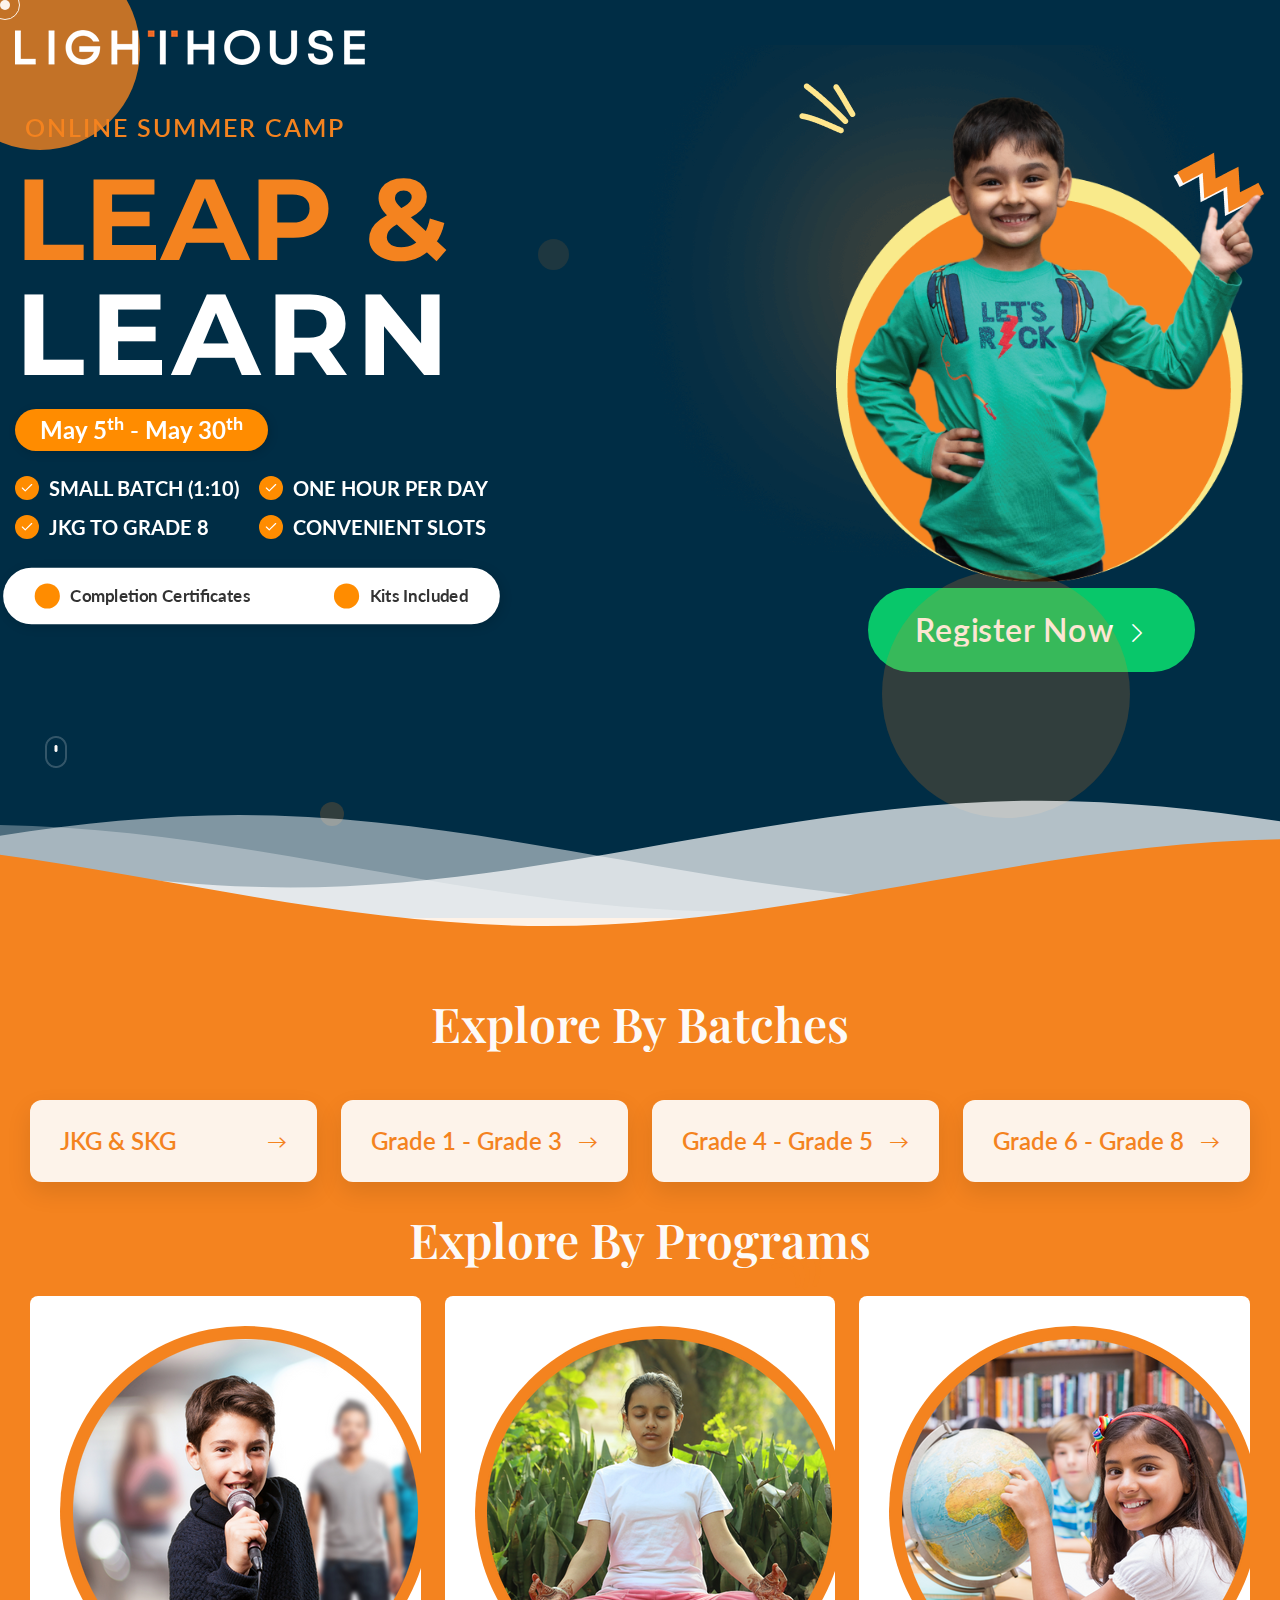
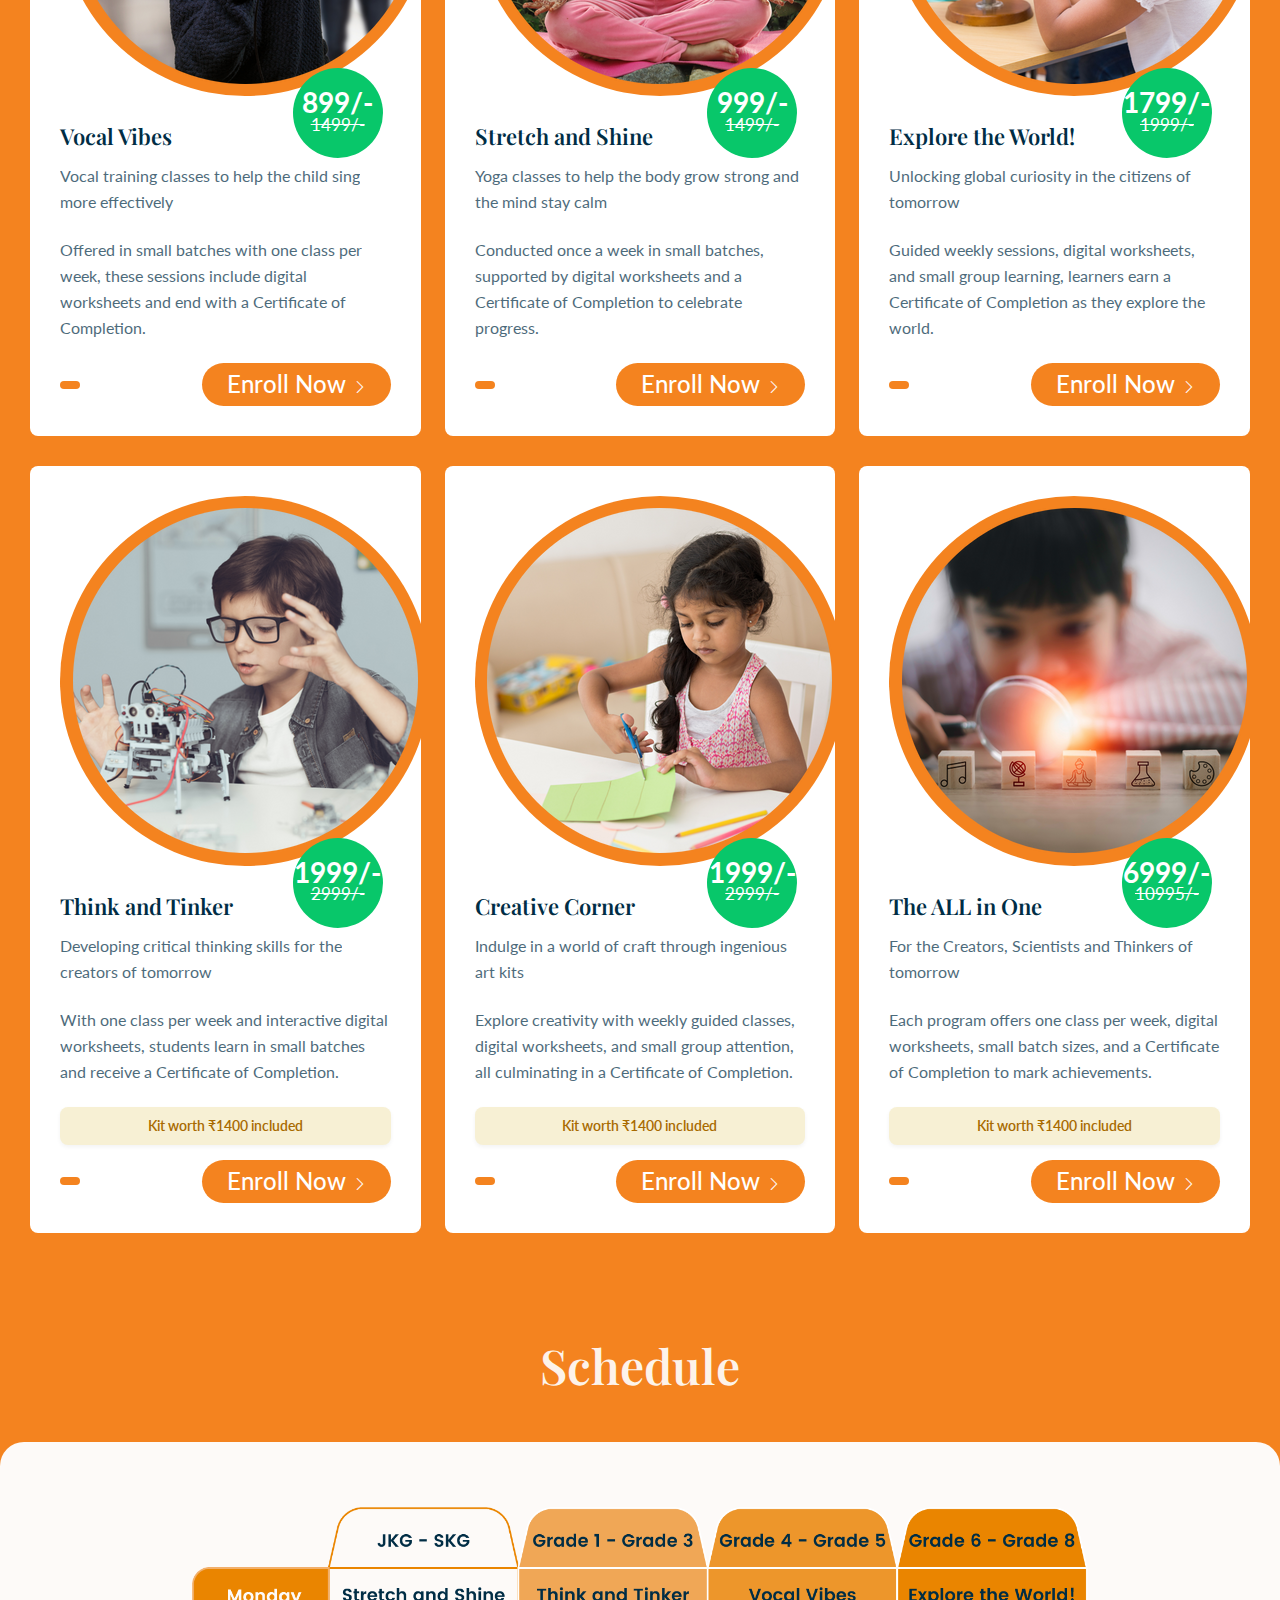
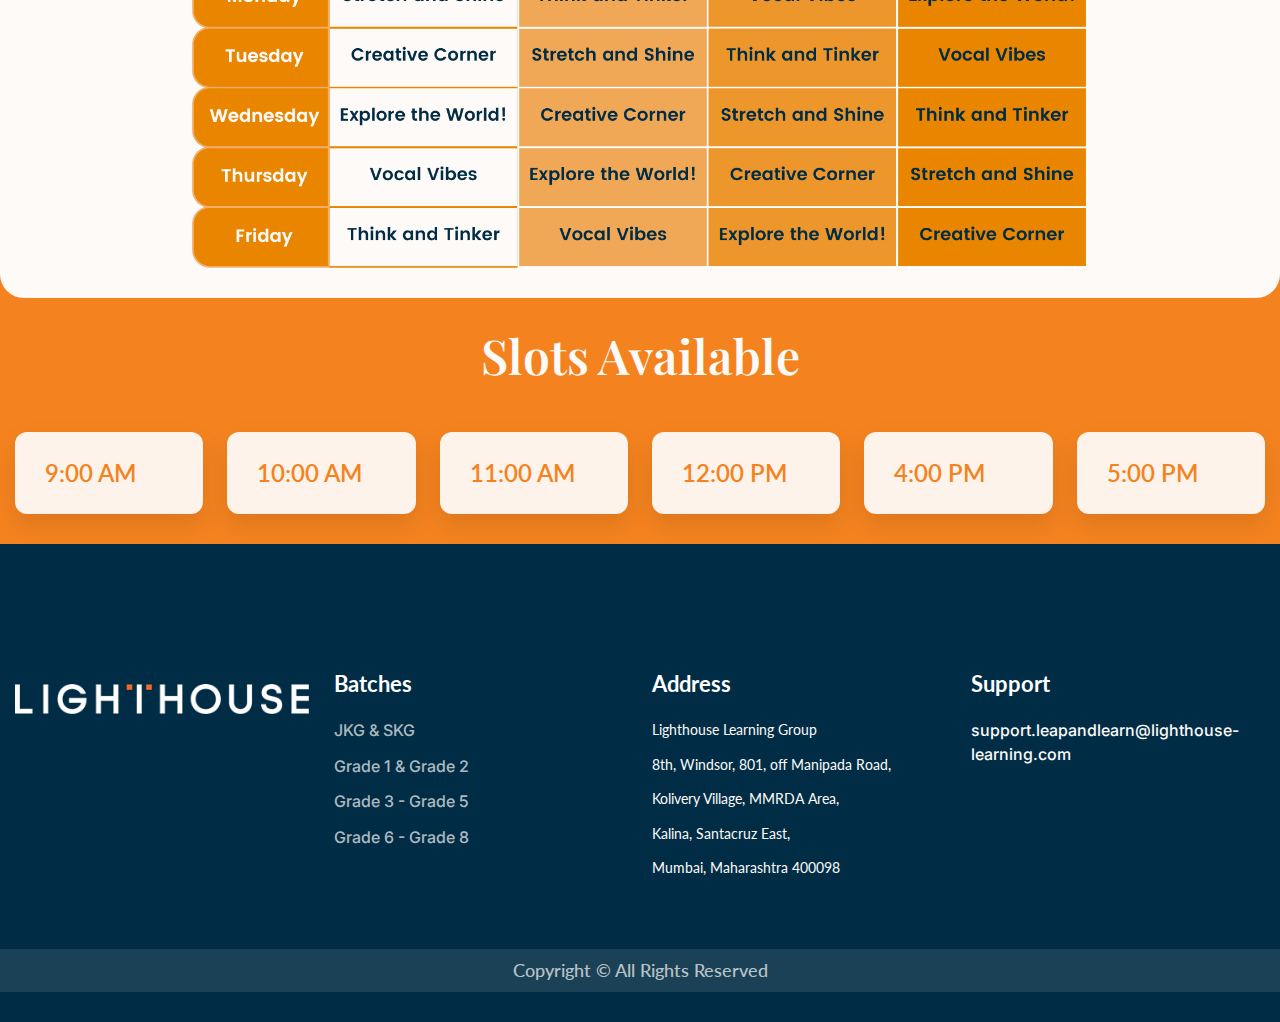
==== index.html @ a431667c "Update index.html" ====
<!DOCTYPE html>
<html>

<head>
	<meta charset="utf-8">
	<title>Leap And Learn</title>
	<!-- Stylesheets -->
	<link href="assets/css/bootstrap.css" rel="stylesheet">
	<link href="assets/css/style.css" rel="stylesheet">
	<link href="assets/css/meanmenu.min.css" rel="stylesheet">
	<link href="assets/css/responsive.css" rel="stylesheet">

	<link href="https://fonts.googleapis.com/css2?family=Inter:wght@100..900&display=swap" rel="stylesheet">
	<link href="https://fonts.googleapis.com/css2?family=Playfair+Display:ital,wght@0,400..900;1,400..900&display=swap"
		rel="stylesheet">
	<link href="https://fonts.googleapis.com/css2?family=Montserrat:wght@700&display=swap" rel="stylesheet">

	<link
		href="https://fonts.googleapis.com/css2?family=Lato:ital,wght@0,100;0,300;0,400;0,700;0,900;1,100;1,300;1,400;1,700;1,900&display=swap"
		rel="stylesheet">

	<link rel="shortcut icon" href="assets/images/favicon.png" type="image/x-icon">
	<link rel="icon" href="assets/images/favicon.png" type="image/x-icon">

	<!-- Responsive -->
	<meta http-equiv="X-UA-Compatible" content="IE=edge">
	<meta name="viewport" content="width=device-width, initial-scale=1.0, maximum-scale=1.0, user-scalable=0">

</head>

<body>

	<div class="page-wrapper">

		<!-- Cursor -->
		<div class="cursor"></div>
		<div class="cursor-follower"></div>
		<!-- Cursor End -->

		<!-- Preloader -->
		<div class="preloader"></div>
		<!-- End Preloader -->

		<!-- Main Header -->
		<header class="main-header header-style-one">

			<!-- Header Lower -->
			<div class="header-lower">
				<div class="auto-container">
					<div class="inner-container">
						<div class="d-flex justify-content-between align-items-center flex-wrap">

							<div class="nav-outer d-flex align-items-center flex-wrap">
								<!-- Logo Box -->
								<div class="logo-box">
									<div class="logo"><a href="index.html"><img src="assets/images/logo.png"
												height="20px" title="kidscamp"></a></div>
								</div>
								<!-- Main Menu -->
								<nav class="main-menu navbar-expand-md">
									<div class="navbar-header">
										<!-- Toggle Button -->
										<button class="navbar-toggler" type="button" data-toggle="collapse"
											data-target="#navbarSupportedContent" aria-controls="navbarSupportedContent"
											aria-expanded="false" aria-label="Toggle navigation">
											<span class="icon-bar"></span>
											<span class="icon-bar"></span>
											<span class="icon-bar"></span>
										</button>
									</div>
								</nav>
							</div>

							<!-- Main Menu End-->
							<div class="outer-box d-flex align-items-center flex-wrap">

							</div>

						</div>
					</div>
				</div>
			</div>
			<!--End Header Lower-->

			<!-- Mobile Menu  -->
			<div class="mobile-menu">
				<div class="menu-backdrop"></div>
				<div class="close-btn"><span class="icon flaticon-close"></span></div>

				<nav class="menu-box">
					<div class="nav-logo"><a href="index.html"><img src="assets/images/mobile-logo.png" alt=""
								title=""></a></div>
					<div class="menu-outer">
						<!--Here Menu Will Come Automatically Via Javascript / Same Menu as in Header-->
					</div>
				</nav>
			</div>
			<!-- End Mobile Menu -->

		</header>
		<!-- End Main Header -->

		<!-- About Sidebar -->

		<!-- End About Sidebar -->

		<!-- Slider One -->
		<section class="slider-one ">
			<div class="slider-one_down">
				<img src="assets/images/main-slider/down.png" alt="" />
			</div>
			<div class="main-slider swiper-container">
				<div class="swiper-wrapper">

					<!-- Slide -->
					<div class="swiper-slide">
						<div class="auto-container">
							<div class="row clearfix">
								<!-- Content Column -->
								<div id="sliderContent" class="slider-one_content col-lg-6 col-md-12 col-sm-12">
									<div class="slider-one_content-inner">
										<div class="slider-one_title">Online Summer Camp</div>
										<h1 class="slider-one_heading"
											style="font-weight: bold; font-family: 'Montserrat', sans-serif; line-height: 1;">
											LEAP &<br><span style="letter-spacing: 0.05em;">LEARN</span>
										</h1>
										<div style="
    background-color: #FF8C00; 
    color: white; 
    font-size: 24px; 
    font-weight: bold; 
    text-align: center; 
    padding: 10px 25px; 
    border-radius: 50px; 
    display: inline-block; 
    margin-top: 1.5em; 
	margin-bottom: 10px;
    box-shadow: 2px 2px 10px rgba(0, 0, 0, 0.15);
">
											May 5<sup>th</sup> - May 30<sup>th</sup>
										</div>

										<!-- Pointers -->
										<div style="width: max-content; margin-top: 15px;">
										<div style="
    display: grid; 
        grid-template-columns: repeat(2, 1fr); 
        gap: 15px; 
        background-color: transparent;
        padding: 0;
">
											<div style="display: flex; align-items: center;">
												<div style="
            width: 24px; height: 24px; 
            border-radius: 50%; 
            background-color: #FF8C00; 
            display: flex; 
            align-items: center; 
            justify-content: center; 
            margin-right: 10px;
        ">
													<svg width="14" height="14" viewBox="0 0 24 24" fill="none"
														stroke="white" stroke-width="2" stroke-linecap="round"
														stroke-linejoin="round">
														<path d="M20 6 9 17l-5-5" />
													</svg>
												</div>
												<span style="font-size: 20px; color: #fff; font-weight: bold;">SMALL
													BATCH (1:10)</span>
											</div>

											<div style="display: flex; align-items: center;">
												<div style="
            width: 24px; height: 24px; 
            border-radius: 50%; 
            background-color: #FF8C00; 
            display: flex; 
            align-items: center; 
            justify-content: center; 
            margin-right: 10px;
        ">
													<svg width="14" height="14" viewBox="0 0 24 24" fill="none"
														stroke="white" stroke-width="2" stroke-linecap="round"
														stroke-linejoin="round">
														<path d="M20 6 9 17l-5-5" />
													</svg>
												</div>
												<span style="font-size: 20px; color: #fff; font-weight: bold;">ONE HOUR
													PER DAY</span>
											</div>

											<div style="display: flex; align-items: center;">
												<div style="
            width: 24px; height: 24px; 
            border-radius: 50%; 
            background-color: #FF8C00; 
            display: flex; 
            align-items: center; 
            justify-content: center; 
            margin-right: 10px;
        ">
													<svg width="14" height="14" viewBox="0 0 24 24" fill="none"
														stroke="white" stroke-width="2" stroke-linecap="round"
														stroke-linejoin="round">
														<path d="M20 6 9 17l-5-5" />
													</svg>
												</div>
												<span style="font-size: 20px; color: #fff; font-weight: bold;">JKG TO
													GRADE 8</span>
											</div>

											<div style="display: flex; align-items: center;">
												<div style="
            width: 24px; height: 24px; 
            border-radius: 50%; 
            background-color: #FF8C00; 
            display: flex; 
            align-items: center; 
            justify-content: center; 
            margin-right: 10px;
        ">
													<svg width="14" height="14" viewBox="0 0 24 24" fill="none"
														stroke="white" stroke-width="2" stroke-linecap="round"
														stroke-linejoin="round">
														<path d="M20 6 9 17l-5-5" />
													</svg>
												</div>
												<span
													style="font-size: 20px; color: #fff; font-weight: bold;">CONVENIENT
													SLOTS</span>
											</div>
										</div>

										<div style="
    background-color: white; 
        padding: 15px 30px; 
        border-radius: 50px; 
        display: flex; 
        justify-content: space-between; 
        align-items: center; 
        margin-top: 30px; 
        box-shadow: 2px 2px 10px rgba(0, 0, 0, 0.15);
        width: 100%;
        transform: scale(1.05);
">
											<div style="display: flex; align-items: center; margin-right: 20px;">
												<div style="
            width: 24px; height: 24px; 
            border-radius: 50%; 
            background-color:#FF8C00; 
            margin-right: 10px;
        "></div>
												<span
													style="font-size: 16px; color: #333; font-weight: bold;">Completion Certificates</span>
											</div>

											<div style="display: flex; align-items: center;">
												<div style="
            width: 24px; height: 24px; 
            border-radius: 50%; 
            background-color:#FF8C00;  
            margin-right: 10px;
        "></div>
												<span style="font-size: 16px; color: #333; font-weight: bold;">Kits
													Included</span>
											</div>
										</div>
										</div>
										<!-- <div class="slider-one_text">Lorem ipsum dolor sit amet consectetur adipiscing elit Ut et massa mi. Aliquam in hendrerit urnan.</div> -->
										<div class="slider-one_button d-flex align-items-center flex-wrap"
											style="margin-top: 20px;">

										</div>
									</div>
								</div>
								<!-- Image Column -->
								<div class="slider-one_image-column col-lg-6 col-md-12 col-sm-12">
									<div class="slider-one_image-outer">
										<div class="slider-one_shadow"
											style="background-image:url(assets/images/main-slider/shadow.png)"></div>
										<div class="slider-one_icon-two"
											style="background-image:url(assets/images/main-slider/icon-2.png)"></div>
										<div class="slider-one_icon-three"
											style="background-image:url(assets/images/main-slider/icon-3.png)"></div>
										<div class="slider-one_image">
											<img src="assets/images/main-slider/image-1.png" alt="" />
										</div>
									</div>
									<div class="slider-one_button d-flex align-items-center flex-wrap"
										style="margin-top: 20px; justify-content: center; text-align: center; transform: scaleX(1.5) scaleY(1.5); transform-origin: left center;">
										<a href="classes.html" class="theme-btn btn-style-one"
											style="margin-left: -6em;">
											<span class="btn-wrap">
												<span class="text-one" style="font-size: 1.2em;">Register Now <i
														class="flaticon-next-1"></i></span>
												<span class="text-two" style="font-size: 1.2em;">Register Now <i
														class="flaticon-next-1"></i></span>
											</span>
										</a>
									</div>
								</div>


							</div>

						</div>
						<div class="slider-one_color-one"></div>
						<div class="slider-one_color-two"></div>
						<div class="slider-one_color-three"></div>
						<div class="slider-one_color-four"></div>
					</div>

				</div>

			</div>
			<!--Waves Container-->
			<div>
				<svg class="waves" xmlns="http://www.w3.org/2000/svg" xmlns:xlink="http://www.w3.org/1999/xlink"
					viewBox="0 24 150 28" preserveAspectRatio="none" shape-rendering="auto">
					<defs>
						<path id="gentle-wave"
							d="M-160 44c30 0 58-18 88-18s 58 18 88 18 58-18 88-18 58 18 88 18 v44h-352z" />
					</defs>
					<g class="parallaxx">
						<use xlink:href="#gentle-wave" x="18" y="0" fill="rgba(255,255,255,0.7" />
						<use xlink:href="#gentle-wave" x="100" y="3" fill="rgba(255,255,255,0.5)" />
						<use xlink:href="#gentle-wave" x="70" y="5" fill="rgba(255,255,255,0.3)" />
						<use xlink:href="#gentle-wave" x="48" y="8" fill="rgba(244,131,31)" />
					</g>
				</svg>
			</div>
			<!--Waves end-->
		</section>
		<!-- End Main Slider Section -->

		<section class="testimonial-one">
			<picture>
			  <!-- Image for mobile (up to 767px) -->
			  <source media="(max-width: 767px)" srcset="" data-srcset="assets/images/Banner-Gif-Mobile.gif" />
		  
			  <!-- Default image for tablets and desktops -->
			  <img 
				id="testimonialGif"
				data-src="assets/images/Banner-Gif.gif" 
				style="margin-top: 2em; width: 100%; height: auto;" 
				alt="" 
				class="img-fluid" 
			  />
			</picture>
		  </section>
		  

		<!-- Services One -->

		<!-- End About One -->

		<!-- Program One -->
		<section class="program-one">
			<div class="program-one_icon" style="background-image:url(assets/images/icons/icon-4.png)"></div>

			<div class="auto-container">
				<!-- Sec Title -->
				<div class="sec-title" style="text-align: center;">
					<!-- <div class="sec-title_title">Our programs</div> -->
					<h2 class="sec-title_heading" style="color: #fdfaf8; display: block; margin: 0 auto;">Explore by
						Batches</h2>
				</div>

				<div class="auto-container" style="margin-top: 50px;">
					<div class="row clearfix justify-content-center">

						<!-- Button Block -->
						<div class="program-block_one col-lg-3 col-md-6 col-sm-12">
							<a href="JKG&SKG.html" style="text-decoration: none;">
								<div class="program-block_one-inner d-flex justify-content-between align-items-center"
									style="padding: 30px; background: var(--main-color); border-radius: 12px; box-shadow: 0 10px 25px rgba(0,0,0,0.1); transition: all 0.3s ease;">
									<span style="color: var(--color-five); font-size: 24px; font-weight: 600;">JKG &
										SKG</span>
									<span style="color: var(--color-five); font-size: 20px;">→</span>
								</div>
							</a>
						</div>

						<div class="program-block_one col-lg-3 col-md-6 col-sm-12">
							<a href="Grade1&2.html" style="text-decoration: none;">
								<div class="program-block_one-inner d-flex justify-content-between align-items-center"
									style="padding: 30px; background: var(--main-color); border-radius: 12px; box-shadow: 0 10px 25px rgba(0,0,0,0.1); transition: all 0.3s ease;">
									<span style="color: var(--color-five); font-size: 24px; font-weight: 600;">Grade 1 -
										Grade 3</span>
									<span style="color: var(--color-five); font-size: 20px;">→</span>
								</div>
							</a>
						</div>

						<div class="program-block_one col-lg-3 col-md-6 col-sm-12">
							<a href="Grade3-5.html" style="text-decoration: none;">
								<div class="program-block_one-inner d-flex justify-content-between align-items-center"
									style="padding: 30px; background: var(--main-color); border-radius: 12px; box-shadow: 0 10px 25px rgba(0,0,0,0.1); transition: all 0.3s ease;">
									<span style="color: var(--color-five); font-size: 24px; font-weight: 600;">Grade 4 -
										Grade 5</span>
									<span style="color: var(--color-five); font-size: 20px;">→</span>
								</div>
							</a>
						</div>

						<div class="program-block_one col-lg-3 col-md-6 col-sm-12">
							<a href="Grade6-8.html" style="text-decoration: none;">
								<div class="program-block_one-inner d-flex justify-content-between align-items-center"
									style="padding: 30px; background: var(--main-color); border-radius: 12px; box-shadow: 0 10px 25px rgba(0,0,0,0.1); transition: all 0.3s ease;">
									<span style="color: var(--color-five); font-size: 24px; font-weight: 600;">Grade 6 -
										Grade 8</span>
									<span style="color: var(--color-five); font-size: 20px;">→</span>
								</div>
							</a>
						</div>

					</div>
				</div>

				<div class="sec-title" style="text-align: center;">
					<!-- <div class="sec-title_title">Our programs</div> -->
					<h2 class="sec-title_heading" style="color: #fdfaf8; display: block; margin: 0 auto;">Explore by
						Programs</h2>
				</div>

				<div class="auto-container" style="margin-top: 30px;">
					<div class="row clearfix">

						<!-- Program Block One -->
						<div class="program-block_one col-lg-4 col-md-6 col-sm-12">
							<div class="program-block_one-inner">
								<div class="program-block_one-image">
									<img src="assets/images/resource/pro-4.png" alt="" />
								</div>
								<div class="program-block_one-content">
									<div class="program-block_one-date">899/-<span><s>1499/-</s></span></div>
									<h5 class="program-block_one-title"><a href="program-detail.html">Vocal Vibes</a>
									</h5>
									<div class="program-block_one-text">Vocal training classes to help the child sing
										more effectively </div>
									<div class="program-block_one-text">Offered in small batches with one class per week, these sessions include digital worksheets and end with a Certificate of Completion.</div>
									<div class="d-flex justify-content-between align-items-center flex-wrap">
										<div class="program-block_one-experiance"></div>
										<a class="program-block_one-join cylindrical-button"
											href="program-detail.html">Enroll Now <i class="flaticon-next-1"></i></a>
									</div>
								</div>
							</div>
						</div>
						<!-- Program Block One -->
						<div class="program-block_one col-lg-4 col-md-6 col-sm-12">
							<div class="program-block_one-inner">
								<div class="program-block_one-image">
									<img src="assets/images/resource/pro-1.png" alt="" />
								</div>
								<div class="program-block_one-content">
									<div class="program-block_one-date">999/-<span><s>1499/-</s></span></div>
									<h5 class="program-block_one-title"><a href="program-detail.html">Stretch and
											Shine</a></h5>
									<div class="program-block_one-text">Yoga classes to help the body grow strong and
										the mind stay calm</div>
									<div class="program-block_one-text">Conducted once a week in small batches, supported by digital worksheets and a Certificate of Completion to celebrate progress.</div>
									<div class="d-flex justify-content-between align-items-center flex-wrap">
										<div class="program-block_one-experiance"></div>
										<a class="program-block_one-join cylindrical-button"
											href="program-detail.html">Enroll Now <i class="flaticon-next-1"></i></a>
									</div>
								</div>
							</div>
						</div>

						<!-- Program Block One -->
						<div class="program-block_one col-lg-4 col-md-6 col-sm-12">
							<div class="program-block_one-inner">
								<div class="program-block_one-image">
									<img src="assets/images/resource/pro-2.png" alt="" />
								</div>
								<div class="program-block_one-content">
									<div class="program-block_one-date">1799/-<span><s>1999/-</s></span></div>
									<h5 class="program-block_one-title"><a href="program-detail.html">Explore the
											World!</a></h5>
									<div class="program-block_one-text">Unlocking global curiosity in the citizens of
										tomorrow</div>
									<div class="program-block_one-text">Guided weekly sessions, digital worksheets, and small group learning, learners earn a Certificate of Completion as they explore the world.</div>
									<div class="d-flex justify-content-between align-items-center flex-wrap">
										<div class="program-block_one-experiance"></div>
										<a class="program-block_one-join cylindrical-button"
											href="program-detail.html">Enroll Now <i class="flaticon-next-1"></i></a>
									</div>
								</div>
							</div>
						</div>
						<!-- Program Block One -->
						<div class="program-block_one col-lg-4 col-md-6 col-sm-12">
							<div class="program-block_one-inner">
								<div class="program-block_one-image">
									<img src="assets/images/resource/pro-3.png" alt="" />
								</div>
								<div class="program-block_one-content">
									<div class="program-block_one-date">1999/-<span><s>2999/-</s></span></div>
									<h5 class="program-block_one-title"><a href="program-detail.html">Think and
											Tinker</a></h5>
									<div class="program-block_one-text">Developing critical thinking skills for the
										creators of tomorrow</div>
									<div class="program-block_one-text">With one class per week and interactive digital worksheets, students learn in small batches and receive a Certificate of Completion.</div>
										<div class="program-block_one-strip">
											Kit worth ₹1400 included
										</div>
									<div class="d-flex justify-content-between align-items-center flex-wrap">
										<div class="program-block_one-experiance"></div>
										<a class="program-block_one-join cylindrical-button"
											href="program-detail.html">Enroll Now <i class="flaticon-next-1"></i></a>
									</div>
								</div>
							</div>
						</div>
						<!-- Program Block One -->
						<div class="program-block_one col-lg-4 col-md-6 col-sm-12">
							<div class="program-block_one-inner">
								<div class="program-block_one-image">
									<img src="assets/images/resource/pro-5.png" alt="" />
								</div>
								<div class="program-block_one-content">
									<div class="program-block_one-date">1999/-<span><s>2999/-</s></span></div>
									<h5 class="program-block_one-title"><a href="program-detail.html">Creative
											Corner</a></h5>
									<div class="program-block_one-text">Indulge in a world of craft through ingenious
										art kits</div>
									<div class="program-block_one-text">Explore creativity with weekly guided classes, digital worksheets, and small group attention, all culminating in a Certificate of Completion.</div>
										<div class="program-block_one-strip">
											Kit worth ₹1400 included
										</div>
									<div class="d-flex justify-content-between align-items-center flex-wrap">
										<div class="program-block_one-experiance"></div>
										<a class="program-block_one-join cylindrical-button"
											href="program-detail.html">Enroll Now <i class="flaticon-next-1"></i></a>
									</div>
								</div>
							</div>
						</div>
						<!-- Program Block One -->
						<div class="program-block_one col-lg-4 col-md-6 col-sm-12">
							<div class="program-block_one-inner">
								<div class="program-block_one-image">
									<img src="assets/images/resource/pro-6.png" alt="" />
								</div>
								<div class="program-block_one-content">
									<div class="program-block_one-date">6999/-<span><s>10995/-</s></span></div>
									<h5 class="program-block_one-title"><a href="program-detail.html">The ALL in One</a>
									</h5>
									<div class="program-block_one-text">For the Creators, Scientists and Thinkers of
										tomorrow</div>
									<div class="program-block_one-text">Each program offers one class per week, digital worksheets, small batch sizes, and a Certificate of Completion to mark achievements.</div>
										<div class="program-block_one-strip">
											Kit worth ₹1400 included
										</div>
									<div class="d-flex justify-content-between align-items-center flex-wrap">
										<div class="program-block_one-experiance"></div>
										<a class="program-block_one-join cylindrical-button"
											href="program-detail.html">Enroll Now <i class="flaticon-next-1"></i></a>
									</div>
								</div>
							</div>
						</div>

					</div>

				</div>

			</div>

		</section>

		<section class="services-one">
			<div class="auto-container">
				<!-- Sec Title -->
				<div class="sec-title centered">
					<!-- <div class="sec-title_title">Discover the Difference</div> -->
					<h2 class="sec-title_heading"><span>Schedule</span></h2>
				</div>
			</div>
		</section>
		<!-- End Services One -->



		<!-- About One -->
		<section class="about-one" style="margin-bottom: 30px;">
			<div class="outer-container" style="align-items: center;">
				<img src="assets/images/Table.png" style="width: 70%; height: auto; display: block; margin: 0 auto;"
					alt="" class="img-fluid responsive-img" />
			</div>
		</section>

		<div class="sec-title" style="text-align: center;">
			<!-- <div class="sec-title_title">Our programs</div> -->
			<h2 class="sec-title_heading" style="color: #fdfaf8; display: block; margin: 0 auto;">Slots Available</h2>
		</div>

		<div class="auto-container" style="margin-top: 50px;">
			<div class="row clearfix justify-content-center">

				<!-- Button Block -->
				<div class="program-block_one col-lg-2 col-md-3 col-sm-6">
					<div class="program-block_one-inner d-flex justify-content-between align-items-center"
						style="padding: 30px; background: var(--main-color); border-radius: 12px; box-shadow: 0 10px 25px rgba(0,0,0,0.1); transition: all 0.3s ease;">
						<span style="color: var(--color-five); font-size: 24px; font-weight: 600;">9:00 AM</span>
					</div>
				</div>

				<div class="program-block_one col-lg-2 col-md-3 col-sm-6">
					<div class="program-block_one-inner d-flex justify-content-between align-items-center"
						style="padding: 30px; background: var(--main-color); border-radius: 12px; box-shadow: 0 10px 25px rgba(0,0,0,0.1); transition: all 0.3s ease;">
						<span style="color: var(--color-five); font-size: 24px; font-weight: 600;">10:00 AM</span>
					</div>
				</div>

				<div class="program-block_one col-lg-2 col-md-3 col-sm-6">
					<div class="program-block_one-inner d-flex justify-content-between align-items-center"
						style="padding: 30px; background: var(--main-color); border-radius: 12px; box-shadow: 0 10px 25px rgba(0,0,0,0.1); transition: all 0.3s ease;">
						<span style="color: var(--color-five); font-size: 24px; font-weight: 600;">11:00 AM</span>
					</div>
				</div>

				<div class="program-block_one col-lg-2 col-md-3 col-sm-6">
					<div class="program-block_one-inner d-flex justify-content-between align-items-center"
						style="padding: 30px; background: var(--main-color); border-radius: 12px; box-shadow: 0 10px 25px rgba(0,0,0,0.1); transition: all 0.3s ease;">
						<span style="color: var(--color-five); font-size: 24px; font-weight: 600;">12:00 PM</span>
					</div>
				</div>

				<div class="program-block_one col-lg-2 col-md-3 col-sm-6">
					<div class="program-block_one-inner d-flex justify-content-between align-items-center"
						style="padding: 30px; background: var(--main-color); border-radius: 12px; box-shadow: 0 10px 25px rgba(0,0,0,0.1); transition: all 0.3s ease;">
						<span style="color: var(--color-five); font-size: 24px; font-weight: 600;">4:00 PM</span>
					</div>
				</div>

				<div class="program-block_one col-lg-2 col-md-3 col-sm-6">
					<div class="program-block_one-inner d-flex justify-content-between align-items-center"
						style="padding: 30px; background: var(--main-color); border-radius: 12px; box-shadow: 0 10px 25px rgba(0,0,0,0.1); transition: all 0.3s ease;">
						<span style="color: var(--color-five); font-size: 24px; font-weight: 600;">5:00 PM</span>
					</div>
				</div>

			</div>
		</div>

		<footer class="main-footer" style="padding: 30px 0;">
			<!-- Decreased padding -->

			<!-- Widgets Section -->
			<div class="widgets-section">
				<div class="auto-container">
					<div class="row clearfix">

						<!-- Column 1: Logo and Socials -->
						<div class="footer_column col-lg-3 col-md-6 col-sm-12" style="margin-top: 30px;">
							<div class="footer-widget">
								<div class="footer-logo">
									<div class="logo">
										<a href="index.html">
											<img src="assets/images/logo.png" height="20px" title="kidscamp">
										</a>
									</div>
								</div>
							</div>
						</div>

						<!-- Column 2: Programs -->
						<div class="footer_column col-lg-3 col-md-6 col-sm-12" style="margin-left: 0px;">
							<div class="footer-widget links-widget">
								<h5 class="footer-title">Batches</h5>
								<ul class="footer-list">
									<li><a href="JKG&SKG.html">JKG & SKG</a></li>
									<li><a href="Grade1&2.html">Grade 1 & Grade 2</a></li>
									<li><a href="Grade3-5.html">Grade 3 - Grade 5</a></li>
									<li><a href="Grade6-8.html">Grade 6 - Grade 8</a></li>
								</ul>
							</div>
						</div>

						<!-- Column 3: Address -->
						<div class="footer_column col-lg-3 col-md-6 col-sm-12">
							<div class="footer-widget">
								<h5 class="footer-title">Address</h5>
								<ul class="footer-list" style="color: #fdfaf8;">
									<li>Lighthouse Learning Group</li>
									<li>8th, Windsor, 801, off Manipada Road,</li>
									<li>Kolivery Village, MMRDA Area,</li>
									<li>Kalina, Santacruz East,</li>
									<li>Mumbai, Maharashtra 400098</li>
								</ul>
							</div>
						</div>

						<!-- Column 4: Support Email -->
						<div class="footer_column col-lg-3 col-md-6 col-sm-12">
							<div class="footer-widget">
								<h5 class="footer-title">Support</h5>
								<ul class="footer-list">
									<li><a href="mailto:support.leapandlearn@lighthouse-learning.com"
											style="color: #fdfaf8;">support.leapandlearn@lighthouse-learning.com</a>
									</li>
								</ul>
							</div>
						</div>

					</div>
				</div>
			</div>

			<!-- Footer Bottom -->
			<div class="footer-bottom" style="padding: 10px 0;">
				<div class="auto-container">
					<div class="row clearfix">
						<div class="column col-lg-12 col-md-12 col-sm-12 text-center">
							<div class="copyright">Copyright &copy; All Rights Reserved</div>
						</div>
					</div>
				</div>
			</div>

		</footer>


		<!-- End Main Footer -->

		<!-- Search Popup -->
		<div class="search-popup">
			<div class="color-layer"></div>
			<button class="close-search"><span class="flaticon-close"></span></button>
			<form method="post" action="blog.html">
				<div class="form-group">
					<input type="search" name="search-field" value="" placeholder="Search Here" required="">
					<button class="fa fa-solid fa-magnifying-glass fa-fw" type="submit"></button>
				</div>
			</form>
		</div>
		<!-- End Search Popup -->

	</div>
	<!-- End PageWrapper -->

	<div class="progress-wrap">
		<svg class="progress-circle svg-content" width="100%" height="100%" viewBox="-1 -1 102 102">
			<path d="M50,1 a49,49 0 0,1 0,98 a49,49 0 0,1 0,-98" />
		</svg>
	</div>


	<script>
		const el = document.getElementById('sliderContent');
		if (window.innerWidth >= 992) { // Bootstrap's lg breakpoint
		  el.style.transform = 'translateX(100px)'; // adjust the px as needed
		  el.style.transform = 'translateY(-80px)'; // adjust the px as needed
		}
	  </script>

	  
	  <script>
		const sliderImageCol = document.querySelector('.slider-one_image-column');
		if (window.innerWidth >= 992) { // desktop screens (Bootstrap lg breakpoint)
		  sliderImageCol.style.transform = 'translateX(-100px)'; // Shift left, adjust px if needed
		  sliderImageCol.style.transform = 'translateY(-80px)'; // Shift left, adjust px if needed
		}
	  </script>



	<script>
		document.addEventListener("DOMContentLoaded", function () {
		  const gifImg = document.getElementById("testimonialGif");
		  const sourceMobile = document.querySelector('source[media="(max-width: 767px)"]');
	  
		  const observer = new IntersectionObserver(entries => {
			entries.forEach(entry => {
			  if (entry.isIntersecting) {
				// Load desktop image
				if (gifImg && gifImg.dataset.src) {
				  gifImg.src = gifImg.dataset.src;
				}
				// Load mobile source image
				if (sourceMobile && sourceMobile.dataset.srcset) {
				  sourceMobile.srcset = sourceMobile.dataset.srcset;
				}
	  
				observer.unobserve(entry.target); // Stop observing after it loads
			  }
			});
		  });
	  
		  observer.observe(gifImg);
		});
	  </script>	  
	<script src="assets/js/jquery.js"></script>
	<script src="assets/js/popper.min.js"></script>
	<script src="assets/js/bootstrap.min.js"></script>
	<script src="assets/js/appear.js"></script>
	<script src="assets/js/parallax.min.js"></script>
	<script src="assets/js/tilt.jquery.min.js"></script>
	<script src="assets/js/jquery.paroller.min.js"></script>
	<script src="assets/js/wow.js"></script>
	<script src="assets/js/swiper.min.js"></script>
	<script src="assets/js/backtotop.js"></script>
	<script src="assets/js/odometer.js"></script>
	<script src="assets/js/parallax-scroll.js"></script>

	<script src="assets/js/gsap.min.js"></script>
	<script src="assets/js/SplitText.min.js"></script>
	<script src="assets/js/ScrollTrigger.min.js"></script>
	<script src="assets/js/ScrollToPlugin.min.js"></script>
	<script src="assets/js/ScrollSmoother.min.js"></script>

	<script src="assets/js/magnific-popup.min.js"></script>
	<script src="assets/js/nav-tool.js"></script>
	<script src="assets/js/jquery-ui.js"></script>
	<script src="assets/js/jquery.countdown.js"></script>
	<script src="assets/js/script.js"></script>

</body>

</html>
---- assets/css/style.css ----
/* Kidscamp Business HTML-5 Template */

/*** 

====================================================================
	Attachment Css Files
====================================================================

***/

@import url('global.css');
@import url('header.css');
@import url('footer.css');
@import url('owl.css');
@import url('animate.css');
@import url('jquery-ui.css');
@import url('swiper.min.css');
@import url('font-awesome.css');
@import url('custom-animate.css');
@import url('magnific-popup.css');
@import url('flaticon_kidscamp-icons.css');
@import url('odometer-theme-default.css');

/*** 

====================================================================
	Main Slider
====================================================================

***/

.slider-one{
	position:relative;
	background-color:var(--color-four);
}

.slider-one_down{
	position:absolute;
	left:45px;
	bottom:150px;
}

.slider-one-arrow{
	position: absolute;
	left: 30px;
	top: 50%;
	right:30px;
	transition:all 500ms ease;
	-moz-transition:all 500ms ease;
	-webkit-transition:all 500ms ease;
	-ms-transition:all 500ms ease;
	-o-transition:all 500ms ease;
}

.slider-one:hover .slider-one-arrow{
	opacity: 1;
}

.slider-one .main-slider-prev{
	position: relative;
	z-index: 1;
	width: 48px;
	height: 48px;
	font-weight:600;
	font-size: 12px;
	cursor: pointer;
	line-height: 45px;
	text-align: center;
	border-radius:50px;
	display: inline-block;
	color: var(--main-color);
	transition:all 300ms ease;
	-moz-transition:all 300ms ease;
	-webkit-transition:all 300ms ease;
	-ms-transition:all 300ms ease;
	-o-transition:all 300ms ease;
	font-family: "flaticon_kidscamp-icons";
	border:2px solid rgba(var(--main-color-rgb), 0.20);
}

.slider-one .main-slider-prev:hover{
	color: var(--white-color);
	border-color: var(--main-color);
	background-color: var(--main-color);
}

.slider-one .main-slider-next:hover{
	color: var(--white-color);
	border-color: var(--main-color);
	background-color: var(--main-color);
}

.slider-one .main-slider-next::after,
.slider-one .main-slider-prev::after{
	display: none;
}

.slider-one .main-slider-next{
	position: absolute;
	right:0px;
	z-index: 1;
	width: 48px;
	height: 48px;
	font-size: 12px;
	cursor: pointer;
	line-height: 45px;
	text-align: center;
	font-weight:600;
	display: inline-block;
	color: var(--main-color);
	border-radius:50px;
	transition:all 300ms ease;
	-moz-transition:all 300ms ease;
	-webkit-transition:all 300ms ease;
	-ms-transition:all 300ms ease;
	-o-transition:all 300ms ease;
	font-family: "flaticon_kidscamp-icons";
	border:2px solid rgba(var(--main-color-rgb), 0.20);
}

.slider-one .swiper-slide{
	position:relative;
	overflow:hidden;
	padding:125px 0px 180px;
}

.slider-one_icon-one{
	position: absolute;
	left: 60%;
	bottom:15%;
	z-index: 1;
	width: 49px;
	height: 47px;
}

.slider-one_icon-two{
	position: absolute;
	left: 24%;
	top:7%;
	z-index: 1;
	width: 57px;
	height: 51px;
}

.slider-one_icon-three{
	position: absolute;
	right: 0%;
	top:20%;
	z-index: 1;
	width: 92px;
	height: 65px;
}

.slider-one_color-one{
	position: absolute;
	left: -60px;
	top: -50px;
	z-index: 1;
	width: 200px;
	height:200px;
	opacity: 0.8;
	border-radius:50%;
	background-color: var(--color-five);
}

.slider-one_color-two{
	position: absolute;
	right: 150px;
	bottom: 100px;
	z-index: 1;
	width: 248px;
	height:248px;
	opacity: 0.2;
	border-radius:50%;
	background-color: var(--color-five);
}

.slider-one_color-three{
	position: absolute;
	left: 25%;
	bottom: 10%;
	z-index: 1;
	width: 24px;
	height:24px;
	opacity: 0.2;
	border-radius:50%;
	background-color: var(--color-five);
}

.slider-one_color-four{
	position: absolute;
	left: 42%;
	top: 26%;
	z-index: 1;
	width: 31px;
	height:31px;
	opacity: 0.12;
	border-radius:50%;
	background-color: var(--color-five);
}

.slider-one_shadow{
	position:absolute;
	left:-40px;
	top:0px;
	right:0px;
	bottom:0px;
	background-size:cover;
	background-repeat:no-repeat;
}

.slider-one_content{
	position:relative;
	z-index: 2;
}

.slider-one_content-inner{
	position:relative;
	padding-top: 70px;
}

.slider-one_title{
	position: relative;
	font-size: 1.8em;
	margin-left: 10px;
	margin-bottom: 0em;
	line-height: 24px;
	font-weight: 600;
	letter-spacing: 2px;
	color: var(--color-five);
	transition:all 900ms ease;
	-moz-transition:all 900ms ease;
	-webkit-transition:all 900ms ease;
	-ms-transition:all 900ms ease;
	-o-transition:all 900ms ease;
	text-transform:uppercase;
	transition: 1.3s cubic-bezier(0.5, 0.5, 0, 1);
    clip-path: polygon(0% 0%, 0% 0%, 0% 100%, 0% 100%);
}

.slider-one .swiper-slide-active .slider-one_title{
	-webkit-transition-delay: 500ms;
	-moz-transition-delay: 500ms;
	-ms-transition-delay: 500ms;
	-o-transition-delay: 500ms;
	transition-delay: 500ms;
	clip-path: polygon(0% 0%, 100% 0%, 100% 100%, 0% 100%);
}

.slider-one_heading{
	margin-top: 0.9em;
	margin-bottom:25px;
	line-height: 0.8em;
	color: var(--color-five);
	text-transform: capitalize;
	transform: scaleX(1.6) scaleY(1.6);
    transform-origin: left center;

	transition:all 900ms ease;
	-moz-transition:all 900ms ease;
	-webkit-transition:all 900ms ease;
	-ms-transition:all 900ms ease;
	-o-transition:all 900ms ease;
	transition: 1.3s cubic-bezier(0.5, 0.5, 0, 1);
    clip-path: polygon(0% 0%, 0% 0%, 0% 100%, 0% 100%);
}

.slider-one_heading span{
	color: var(--white-color);
}

.slider-one .swiper-slide-active .slider-one_heading{
	-webkit-transition-delay: 800ms;
	-moz-transition-delay: 800ms;
	-ms-transition-delay: 800ms;
	-o-transition-delay: 800ms;
	transition-delay: 800ms;
	clip-path: polygon(0% 0%, 100% 0%, 100% 100%, 0% 100%);
}

.slider-one_text{
	position: relative;
	font-size: 18px;
	opacity:0.70;
	line-height: 30px;
	max-width:520px;
	margin-bottom:25px;
	color: var(--color-three);

	transition:all 900ms ease;
	-moz-transition:all 900ms ease;
	-webkit-transition:all 900ms ease;
	-ms-transition:all 900ms ease;
	-o-transition:all 900ms ease;
	transition: 1.3s cubic-bezier(0.5, 0.5, 0, 1);
    clip-path: polygon(0% 0%, 0% 0%, 0% 100%, 0% 100%);
}

.slider-one .swiper-slide-active .slider-one_text{
	-webkit-transition-delay: 1100ms;
	-moz-transition-delay: 1100ms;
	-ms-transition-delay: 1100ms;
	-o-transition-delay: 1100ms;
	transition-delay: 1100ms;
	clip-path: polygon(0% 0%, 100% 0%, 100% 100%, 0% 100%);
}

.slider-one .slider-one_button{
	position: relative;
	gap: 30px;
	display:inline-block;
	transition:all 900ms ease;
	-moz-transition:all 900ms ease;
	-webkit-transition:all 900ms ease;
	-ms-transition:all 900ms ease;
	-o-transition:all 900ms ease;
	transition: 1.3s cubic-bezier(0.5, 0.5, 0, 1);
    clip-path: polygon(0% 0%, 0% 0%, 0% 100%, 0% 100%);
}

.slider-one .swiper-slide-active .slider-one_button{
	-webkit-transition-delay: 1400ms;
	-moz-transition-delay: 1400ms;
	-ms-transition-delay: 1400ms;
	-o-transition-delay: 1400ms;
	transition-delay: 1400ms;
	clip-path: polygon(0% 0%, 100% 0%, 100% 100%, 0% 100%);
}

.slider-one_seats{
	position:relative;
	font-size:16px;
	color:rgba(var(--color-three-rgb), 0.70);
}

.slider-one_seats span{
	position:relative;
	padding:5px 15px;
	border-radius:5px;
	margin-left:10px;
	display:inline-block;
	color:rgba(var(--main-color-rgb), 1);
	background-color:rgba(var(--main-color-rgb), 0.20);
}

.slider-one_image-column{
	position:relative;
	height:100%;
}

.slider-one_image img{
	max-width:70%;
}

.slider-one_image-outer{
	position:relative;
}

.slider-one_image{
	position: relative;
	z-index: 10;
	text-align:right;
	transition:all 900ms ease;
	-moz-transition:all 900ms ease;
	-webkit-transition:all 900ms ease;
	-ms-transition:all 900ms ease;
	-o-transition:all 900ms ease;
	transition: 1.3s cubic-bezier(0.5, 0.5, 0, 1);
    clip-path: polygon(0% 0%, 0% 0%, 0% 100%, 0% 100%);
}

.slider-one .swiper-slide-active .slider-one_image{
	-webkit-transition-delay: 700ms;
	-moz-transition-delay: 700ms;
	-ms-transition-delay: 700ms;
	-o-transition-delay: 700ms;
	transition-delay: 700ms;
	clip-path: polygon(0% 0%, 100% 0%, 100% 100%, 0% 100%);
}

.slider-one .slider-one_pagination{
	position: absolute;
	left: 0px;
	right: 0px;
	bottom: 100px;
	z-index: 999;
	text-align: center;
}

.slider-one .swiper-pagination-bullet{
	position: relative;
	width: 10px;
	height: 10px;
	opacity: 1;
	margin: 0px 18px;
	border-radius: 50px;
	border:2px solid transparent;
	transition:all 300ms ease;
	-moz-transition:all 300ms ease;
	-webkit-transition:all 300ms ease;
	-ms-transition:all 300ms ease;
	-o-transition:all 300ms ease;
	background-color: rgba(var(--main-color-rgb), 0.20);
}

.slider-one .swiper-pagination-bullet:hover,
.slider-one .swiper-pagination-bullet.swiper-pagination-bullet-active{
	background-color: rgba(var(--main-color-rgb), 1);
}

.slider-one_booking{
	position:absolute;
	left:0px;
	bottom:60px;
	width:260px;
	z-index:10;
	padding:12px 20px;
	border-radius:8px;
	background-color:var(--color-three);
}

.slider-one_booking-title{
	position:relative;
	font-size:15px;
	margin-bottom:10px;
	color:var(--color-four);
}

.slider-one_booking-title i{
	position:relative;
	margin-right:5px;
	top:-2px;
}

.slider-one .time-countdown{
	position:relative;
}

.slider-one .time-countdown .counter-column{
	position:relative;
	line-height: 1em;
	font-size:12px;
	z-index: 7;
	font-weight:500;
	text-align:center;
	margin-right:12px;
	border-radius: 0px;
	display: inline-block;
	color:var(--white-color);
	text-transform:capitalize;
	color:rgba(var(--color-four-rgb), 0.70);
}

.slider-one .time-countdown .counter-column .count{
	position:relative;
	width:42px;
	height:42px;
	display:block;
	font-size:22px;
	line-height:30px;
	font-weight:800;
	border-radius:5px;
	margin-bottom:7px;
	padding:7px 0px 15px;
	color:var(--white-color);
	background-color:var(--main-color);
}

.slider-one .time-countdown .counter-column:before{
	position:absolute;
	content:':';
	right:-12px;
	top:13px;
	font-size:34px;
	color:var(--main-color);
}

.slider-one .time-countdown .counter-column:last-child::before{
	display:none;
}

.slider-one .time-countdown .counter-column:last-child{
	margin-right:0px;
}

/*** 

====================================================================
	Services One
====================================================================

***/

.services-one{
	position:relative;
	padding:10px 0px 10px;
}

.services-one .four-items_carousel-pagination{
	position: relative;
	text-align: center;
	margin-top:25px;
}

.services-one .swiper-pagination-bullet{
	position: relative;
	width: 10px;
	height: 10px;
	opacity: 1;
	margin: 0px 18px;
	border-radius: 50px;
	display:inline-block;
	border:2px solid transparent;
	transition:all 300ms ease;
	-moz-transition:all 300ms ease;
	-webkit-transition:all 300ms ease;
	-ms-transition:all 300ms ease;
	-o-transition:all 300ms ease;
	background-color: rgba(var(--main-color-rgb), 0.20);
}

.services-one .swiper-pagination-bullet:hover,
.services-one .swiper-pagination-bullet.swiper-pagination-bullet-active{
	background-color: rgba(var(--main-color-rgb), 1);
}

.services-one.style-two{
	padding:0px 0px;
}

.services-one.style-two .outer-container{
	position: relative;
    max-width: 1760px;
    margin: 0 auto;
    border-radius: 24px;
    padding: 100px 0px 100px;
    background-color: var(--color-three);
}

.service-block_one.style-two .service-block_one-inner{
	padding:30px 25px;
	border:1px solid rgba(var(--main-color-rgb), 0.10);
}

.service-block_one.style-two .service-block_one-inner:hover{
	border-color:var(--main-color);
	background-color:var(--main-color);
}

.service-block_one.style-two .service-block_one-inner:hover .service-block_one-icon{
	color:var(--main-color);
	background-color:var(--white-color);
}

.service-block_one.style-two .service-block_one-inner:hover .service-block_one-title a{
	color:var(--white-color);
}

.service-block_one.style-two .service-block_one-inner:hover .service-block_one-text{
	color:var(--white-color);
}

.service-block_one{
	position:relative;
	margin-bottom:30px;
}

.service-block_one-inner{
	position:relative;
	padding:30px 30px;
	border-radius:5px;
	transition:all 500ms ease;
	-moz-transition:all 500ms ease;
	-webkit-transition:all 500ms ease;
	-ms-transition:all 500ms ease;
	-o-transition:all 500ms ease;
	background-color:var(--color-three);
}

.service-block_one-inner:hover{
	box-shadow:7px 10px 15px rgba(244,131,31,0.20);
}

.service-block_one-stars{
	position:absolute;
	right:10px;
	top:20px;
	width:43px;
	height:43px;
	opacity:0;
}

.service-block_one-inner:hover .service-block_one-stars{
	opacity:1;
}

.service-block_one-icon{
	position:relative;
	width:68px;
	height:68px;
	font-size:36px;
	line-height:75px;
	text-align:center;
	border-radius:50px;
	color:var(--main-color);
	transition:all 500ms ease;
	-moz-transition:all 500ms ease;
	-webkit-transition:all 500ms ease;
	-ms-transition:all 500ms ease;
	-o-transition:all 500ms ease;
	background-color:var(--color-five);
}

.service-block_one-inner:hover .service-block_one-icon{
	color:var(--white-color);
	background-color:var(--main-color);
	transform:rotateY(180deg);
}

.service-block_one-title{
	position:relative;
	margin-top:24px;
}

.service-block_one-title a{
	position:relative;
	color:var(--color-four);
}

.service-block_one-title a:hover{
	color:var(--main-color);
}

.service-block_one-text{
	position:relative;
	font-size:16px;
	line-height:25px;
	margin-top:18px;
	color:var(--color-four);
	transition:all 500ms ease;
	-moz-transition:all 500ms ease;
	-webkit-transition:all 500ms ease;
	-ms-transition:all 500ms ease;
	-o-transition:all 500ms ease;
}

/*** 

====================================================================
	About One
====================================================================

***/

.about-one{
	position:relative;
}

.about-one_icon{
	position:absolute;
	right:15%;
	bottom:30%;
	width:53px;
	height:72px;
}

.about-one_icon-two{
	position:absolute;
	left:-6%;
	top:-2%;
	width:53px;
	height:72px;
}

.about-one .outer-container{
	position:relative;
	max-width:1760px;
	margin:0 auto;
	border-radius:24px;
	padding:65px 0px 30px;
	background-color:var(--color-three);
}

.about-one_image-column{
	position:relative;
	margin-bottom:30px;
}

.about-one_image-outer{
	position:relative;
	margin-left:30px;
}

.about-one_image{
	position:relative;
	z-index:1;
	display:inline-block;
}

.about-one_image-two{
	position:absolute;
	right:30px;
	bottom:0px;
	z-index:1;
	overflow:hidden;
	border-radius:8px;
	-webkit-animation: icon-bounce 0.8s ease-out infinite;
    animation: icon-bounce 0.8s ease-out infinite;
}

.about-one_image-three{
	position:absolute;
	left:0px;
	top:50px;
	z-index:1;
	display:inline-block;
	border-radius:8px;
	border:8px solid var(--color-five);
}

.about-one_color-one{
	position:absolute;
	left:-30px;
	top:60px;
	right:40px;
	bottom:-20px;
	z-index:-1;
	border-radius:24px;
	background-color:var(--color-six);
}

.about-one_color-two{
	position:absolute;
	left:-15px;
	top:40px;
	right:40px;
	bottom:0px;
	z-index:-1;
	border-radius:24px;
	background-color:var(--main-color);
}

.about-one_experiance{
	position:absolute;
	right:50px;
	top:100px;
	width:162px;
	height:163px;
	z-index:10;
}

.about-one_experiance:before{
	position:absolute;
	content:'';
	left:0px;
	top:0px;
	right:0px;
	bottom:0px;
	background:url(../images/icons/icon-2.png) no-repeat;
}

.about-one_experiance-inner{
	position:relative;
	font-size:52px;
	font-weight:800;
	line-height:59px;
	padding-top:25px;
	padding-left:35px;
	transform:rotate(-10deg);
	color:var(--main-color);
}

.about-one_experiance-inner span{
	position:relative;
	display:block;
	font-weight:600;
	font-size:16px;
	line-height:22px;
	color:var(--color-four);
}

.about-one_content-column{
	position:relative;
	margin-bottom:30px;
}

.about-one_content-outer{
	position:relative;
	margin-top:65px;
	padding-left:30px;
	padding-right:70px;
}

.about-one_content-outer .sec-title_text{
	padding-right:50px;
}

/* Style Two */

.about-one.style-two{
	padding-bottom:90px;
}

.about-one.style-two .about-one_content-outer{
	margin-top:0px;
}

.about-one.style-two .about-one_image-outer{
	padding-bottom:95px;
}

/* Style Three */

.about-one.style-three .about-one_image-outer{
	text-align:right;
	margin-left:0px;
	padding-right:30px;
}

.about-one.style-three .about-one_content-outer{
	margin-top:40px;
}

/* Style Four */

.about-one.style-four{
	padding:100px 0px 100px;
	
}

.about-one_experiance-two{
	position:absolute;
	left:40px;
	z-index:10;
	bottom:50px;
	width:345px;
	height:163px;
	text-align:left;
	border-radius:8px;
	padding:30px 30px;
	background-color:var(--main-color);
	border:8px solid var(--color-five);
}

.about-one_experiance-two-inner{
	position:relative;
	padding-left:105px;
}

.about-one_experiance-two .icon{
	position:absolute;
	left:0px;
	top:11px;
	width:81px;
	height:81px;
	text-align:center;
	font-size:40px;
	line-height:79px;
	border-radius:50px;
	display:inline-block;
	color:var(--main-color);
	background-color:var(--white-color);
	font-family: "flaticon_kidscamp-icons";
}

.about-one_experiance-two .icon:after{
	position:absolute;
	content:'';
	left:-6px;
	top:-6px;
	right:-6px;
	bottom:-6px;
	border-radius:150px;
	border:2px dashed var(--white-color);
}

.about-one_experiance-two .counter{
	position:relative;
	font-size:65px;
	font-weight:800;
	line-height:1em;
	margin-top:-10px;
	color:var(--white-color);
}

.about-one_experiance-two i{
	position:relative;
	font-size:16px;
	display:block;
	font-weight:600;
	margin-top:-5px;
	color:var(--white-color);
}

/* About One Video */

.about-one_video{
	position:relative;
	z-index:1;
	padding:15px 15px;
	display:inline-block;
}

.about-one_video img{
	position:relative;
	border-radius:5px;
	overflow:hidden;
}

.about-one_video:before{
	position:absolute;
	content:'';
	left:0px;
	bottom:0px;
	width:200px;
	height:207px;
	z-index:-1;
	border-radius:8px;
	background-color:var(--main-color);
}

.about-one_video:after{
	position:absolute;
	content:'';
	right:0px;
	top:0px;
	opacity:0.10;
	width:200px;
	height:207px;
	z-index:-1;
	border-radius:8px;
	background-color:var(--main-color);
}

/* Gallery Block One Play */

.about-one_play-video{
	position:absolute;
	left: 50%;
	top: 50%;
	transform: translateX(-50%) translateY(-50%);
}

.about-one_play-video span{
	position: relative;
	width:70px;
	height: 70px;
	z-index:10;
	font-weight:700;
	text-align: center;
	display: inline-block;
	line-height:70px;
	border-radius:50%;
	font-size:18px;
	padding-left:3px;
	color: var(--color-four);
	background-color: var(--white-color);
	-webkit-transition:all 500ms ease;
	-moz-transition:all 500ms ease;
	-ms-transition:all 500ms ease;
	-o-transition:all 500ms ease;
	transition:all 500ms ease;
	font-family: "flaticon_kidscamp-icons";
}

.about-one_play-video span:hover{
	color:var(--white-color);
	background-color:var(--main-color);
}

.about-one_play-video .ripple,
.about-one_play-video .ripple:before,
.about-one_play-video .ripple:after {
    position: absolute;
    top: 50%;
    left: 50%;
    width:70px;
	height: 70px;
    -webkit-transform: translate(-50%, -50%);
    -moz-transform: translate(-50%, -50%);
    -ms-transform: translate(-50%, -50%);
    -o-transform: translate(-50%, -50%);
    transform: translate(-50%, -50%);
    -webkit-border-radius: 50% 50% 50% 50%;
    -moz-border-radius: 50% 50% 50% 50%;
    -ms-border-radius: 50% 50% 50% 50%;
    -o-border-radius: 50% 50% 50% 50%;
    border-radius: 50% 50% 50% 50%;
    -webkit-box-shadow: 0 0 0 0 rgba(255, 255, 255, .6);
    -moz-box-shadow: 0 0 0 0 rgba(255, 255, 255, .6);
    -ms-box-shadow: 0 0 0 0 rgba(255, 255, 255, .6);
    -o-box-shadow: 0 0 0 0 rgba(255, 255, 255, .6);
    box-shadow: 0 0 0 0 rgba(255, 255, 255, .6);
    -webkit-animation: ripple 3s infinite;
    -moz-animation: ripple 3s infinite;
    -ms-animation: ripple 3s infinite;
    -o-animation: ripple 3s infinite;
    animation: ripple 3s infinite;
}

.about-one_play-video .ripple:before {
    -webkit-animation-delay: .9s;
    -moz-animation-delay: .9s;
    -ms-animation-delay: .9s;
    -o-animation-delay: .9s;
    animation-delay: .9s;
    content: "";
    position: absolute;
}

.about-one_play-video .ripple:after {
    -webkit-animation-delay: .6s;
    -moz-animation-delay: .6s;
    -ms-animation-delay: .6s;
    -o-animation-delay: .6s;
    animation-delay: .6s;
    content: "";
    position: absolute;
}

@-webkit-keyframes ripple {
    70% {box-shadow: 0 0 0 70px rgba(253, 167, 0, 0);}
    100% {box-shadow: 0 0 0 0 rgba(253, 167, 0, 0);}
}

@keyframes ripple {
    70% {box-shadow: 0 0 0 70px rgba(253, 167, 0, 0);}
    100% {box-shadow: 0 0 0 0 rgba(253, 167, 0, 0);}
}





.about-one_list{
	position:relative;
	margin-bottom:35px;
}

.about-one_list li{
	position:relative;
	font-size:18px;
	margin-bottom:15px;
	color:rgba(var(--color-four-rgb), 0.70);
}

.about-one_list li i{
	position:relative;
	top:3px;
	margin-right:10px;
	color:var(--main-color);
}

.about-one_options{
	position:relative;
	display:flex;
	gap:30px;
}

/* About One Play */

.about-one_play{
	position:relative;
}

.about-one_play span{
	position: relative;
	width:56px;
	height: 56px;
	z-index:10;
	font-weight:700;
	text-align: center;
	display: inline-block;
	line-height:56px;
	border-radius:50%;
	font-size:14px;
	padding-left:5px;
	color: var(--white-color);
	background-color: var(--color-four);
	-webkit-transition:all 500ms ease;
	-moz-transition:all 500ms ease;
	-ms-transition:all 500ms ease;
	-o-transition:all 500ms ease;
	transition:all 500ms ease;
	font-family: "flaticon_kidscamp-icons";
	box-shadow:0px 0px 0px 7px rgba(var(--color-four-rgb), 0.2);
}

.about-one_play span:hover{
	color:var(--white-color);
	background-color:var(--main-color);
}

.about-one_play .ripple,
.about-one_play .ripple:before,
.about-one_play .ripple:after {
    position: absolute;
    top: 50%;
    left: 50%;
    width:70px;
	height: 70px;
    -webkit-transform: translate(-50%, -50%);
    -moz-transform: translate(-50%, -50%);
    -ms-transform: translate(-50%, -50%);
    -o-transform: translate(-50%, -50%);
    transform: translate(-50%, -50%);
    -webkit-border-radius: 50% 50% 50% 50%;
    -moz-border-radius: 50% 50% 50% 50%;
    -ms-border-radius: 50% 50% 50% 50%;
    -o-border-radius: 50% 50% 50% 50%;
    border-radius: 50% 50% 50% 50%;
    -webkit-box-shadow: 0 0 0 0 rgba(255, 255, 255, .6);
    -moz-box-shadow: 0 0 0 0 rgba(255, 255, 255, .6);
    -ms-box-shadow: 0 0 0 0 rgba(255, 255, 255, .6);
    -o-box-shadow: 0 0 0 0 rgba(255, 255, 255, .6);
    box-shadow: 0 0 0 0 rgba(255, 255, 255, .6);
    -webkit-animation: ripple 3s infinite;
    -moz-animation: ripple 3s infinite;
    -ms-animation: ripple 3s infinite;
    -o-animation: ripple 3s infinite;
    animation: ripple 3s infinite;
}

.about-one_play .ripple:before {
    -webkit-animation-delay: .9s;
    -moz-animation-delay: .9s;
    -ms-animation-delay: .9s;
    -o-animation-delay: .9s;
    animation-delay: .9s;
    content: "";
    position: absolute;
}

.about-one_play .ripple:after {
    -webkit-animation-delay: .6s;
    -moz-animation-delay: .6s;
    -ms-animation-delay: .6s;
    -o-animation-delay: .6s;
    animation-delay: .6s;
    content: "";
    position: absolute;
}

/*** 

====================================================================
	Program One
====================================================================

***/

.program-one{
	position:relative;
	padding:50px 0px;
}

.program-one.style-two{
	padding-bottom:0px;
}

.program-one .outer-container{
	position:relative;
	max-width:1760px;
	margin:0 auto;
	border-radius:24px;
	padding:100px 0px 220px;
	background-color:var(--color-three);
}

.program-one .program-one_carousel-pagination{
	position: relative;
	text-align: center;
	margin-top:20px;
}

.program-one .swiper-pagination-bullet{
	position: relative;
	width: 10px;
	height: 10px;
	opacity: 1;
	margin: 0px 18px;
	border-radius: 50px;
	display:inline-block;
	border:2px solid transparent;
	transition:all 300ms ease;
	-moz-transition:all 300ms ease;
	-webkit-transition:all 300ms ease;
	-ms-transition:all 300ms ease;
	-o-transition:all 300ms ease;
	background-color: rgba(var(--main-color-rgb), 0.20);
}

.program-one .swiper-pagination-bullet:hover,
.program-one .swiper-pagination-bullet.swiper-pagination-bullet-active{
	background-color: rgba(var(--main-color-rgb), 1);
}

.program-one_icon{
	position:absolute;
	left:60%;
	top:15%;
	width:53px;
	height:49px;
}

.program-one .sec-title{
	margin-bottom:0px;
}

.program-one .swiper-container{
	position:relative;
	padding-top:90px;
	margin-top:-45px;
	z-index:10;
}

.program-one .auto-container{
	position:relative;
}

.program-one .program-one_carousel-prev{
	position: absolute;
	right: 60px;
	top: 0px;
	width: 48px;
	height: 48px;
	z-index: 9999;
	cursor: pointer;
	text-align: center;
	line-height: 46px;
	text-align: center;
	border-radius: 50px;
	display: inline-block;
	color: var(--main-color);
	font-size: 18px;
	transition:all 300ms ease;
	-moz-transition:all 300ms ease;
	-webkit-transition:all 300ms ease;
	-ms-transition:all 300ms ease;
	-o-transition:all 300ms ease;
	border: 2px solid rgba(var(--main-color-rgb), 0.20);
}

.program-one .program-one_carousel-prev:hover{
	color: var(--white-color);
	border-color: var(--main-color);
	background-color: var(--main-color);
}

.program-one .program-one_carousel-next:hover{
	color: var(--white-color);
	border-color: var(--main-color);
	background-color: var(--main-color);
}

.program-one .program-one_carousel-next{
	position: absolute;
	right: 0px;
	top: 0px;
	width: 48px;
	height: 48px;
	z-index: 9999;
	cursor: pointer;
	text-align: center;
	line-height: 46px;
	text-align: center;
	border-radius: 50px;
	display: inline-block;
	color: var(--main-color);
	font-size: 18px;
	transition:all 300ms ease;
	-moz-transition:all 300ms ease;
	-webkit-transition:all 300ms ease;
	-ms-transition:all 300ms ease;
	-o-transition:all 300ms ease;
	border: 2px solid rgba(var(--main-color-rgb), 0.20);
}

.program-block_one{
	position:relative;
	margin-bottom:30px;
}

.program-block_one-inner{
	position:relative;
	padding:30px 30px;
	overflow:hidden;
	align-items:center;
	border-radius:8px;
	transition:all 500ms ease;
	-moz-transition:all 500ms ease;
	-webkit-transition:all 500ms ease;
	-ms-transition:all 500ms ease;
	-o-transition:all 500ms ease;
	background-color:var(--white-color);
}

.program-block_one-image {
    position: relative;
    width: 60vw; /* 60% of viewport width */
    max-width: 370px;
    aspect-ratio: 1 / 1; /* Ensures it's a perfect circle */
    border-radius: 50%;
    background-color: var(--color-five);
    display: flex;
    align-items: center;
    justify-content: center;
    overflow: hidden;
    margin: auto; /* Optional: centers the circle horizontally */
}

/* Optional fine-tuning for smaller screens */
@media (max-width: 768px) {
    .program-block_one-image {
        width: 50vw;
        max-width: 250px;
    }
}

@media (max-width: 480px) {
    .program-block_one-image {
        width: 70vw;
        max-width: 200px;
    }
}
}

.program-block_one-image img {
    width: 90%;
    object-fit: cover; /* Ensures the image fills the circular container */
    border-radius: 50%; /* Ensures the image takes the circular shape */
    transition: all 500ms ease;
    -moz-transition: all 500ms ease;
    -webkit-transition: all 500ms ease;
    -ms-transition: all 500ms ease;
    -o-transition: all 500ms ease;
}

.program-block_one-inner:hover .program-block_one-image img{
	opacity:0.70;
	transform:scale(1.05,1.05);
}

.program-block_one-inner:hover {
    transform: translateY(-5px);
    box-shadow: 0 15px 30px rgba(0,0,0,0.15);
}

.program-block_one-date{
	position:absolute;
	right:8px;
	top:-28px;
	width:90px;
	height:90px;
	font-size:28px;
	font-weight:700;
	padding-top:23px;
	text-align:center;
	border-radius:50px;
	color:var(--white-color);
	background-color: var(--color-two);
}

.program-block_one-date span{
	position:relative;
	display:block;
	font-size:17px;
	font-weight:400;
	text-transform:uppercase;
}

.program-block_one-content{
	position:relative;
	padding-top:25px;
}

.program-block_one-title{
	position:relative;
	font-weight:600;
}

.program-block_one-title a{
	position:relative;
	color:var(--color-four);
}

.program-block_one-title a:hover{
	color:var(--main-color);
}

.program-block_one-text{
	position:relative;
	margin-top:12px;
	font-size:16px;
	opacity:0.70;
	line-height:26px;
	margin-bottom:22px;
	color:var(--color-four);
}

.program-block_one-experiance{
	position: relative;
    padding: 4px 10px;
    border-radius: 5px;
	font-size:16px;
    display: inline-block;
    color: rgba(var(--main-color-rgb), 1);
    background-color: rgba(var(--color-five-rgb), 1);
}

.program-block_one-join{
	position:relative;
	font-size:24px;
	font-weight:600;
	color:var(--color-four);
	
}

.program-block_one-join i{
	position:relative;
	font-size:12px;
	font-weight:800;
	margin-left:2px;
}

.program-block_one-join:hover{
	color:var(--color-five);
}

.cylindrical-button {
	display: inline-block;
	padding: 10px 25px;
	background-color: var(--color-five); /* Change to your brand color */
	color: white;
	border: none;
	border-radius: 999px;
	text-decoration: none;
	font-weight: 500;
	transition: background-color 0.3s ease;
  }
  
  .cylindrical-button:hover {
	background-color: var(--color-six); /* Slightly darker on hover */
	text-decoration: none;
	color: black;
  }

  .program-block_one-strip {
	background-color: #f7f0d4; /* Light yellow tone or brand-matching highlight */
	color: #a86a00; /* Dark amber or brand highlight color */
	font-weight: 600;
	padding: 8px 15px;
	border-radius: 8px;
	margin-top: 10px;
	margin-bottom: 15px;
	font-size: 14px;
	text-align: center;
	box-shadow: 0 2px 4px rgba(0,0,0,0.05);
  }

.program-block_one.style-two .program-block_one-inner:before{
	position:absolute;
	content:'';
	left:0px;
	top:0px;
	right:0px;
	bottom:0%;
	background: var(--color-five);
	background: linear-gradient(to bottom, var(--color-five) 0%, rgba(var(--main-color-rgb), 0) 100%);
}

.program-block_one.style-two .program-block_one-date{
	background-color:var(--main-color);
}

/* Style Three */

.program-block_one.style-three .program-block_one-inner:before{
	position:absolute;
	content:'';
	left:0px;
	top:0px;
	right:0px;
	bottom:0%;
	background: var(--color-eight);
	background: linear-gradient(to bottom, var(--color-eight) 0%, rgba(var(--main-color-rgb), 0) 100%);
}

.program-block_one.style-three .program-block_one-date{
	background-color:var(--color-two);
}

.program-block_one.style-three .program-block_one-join{
	color:var(--color-two);
}

.program-block_one.style-three .program-block_one-experiance{
	color:var(--color-two);
	background: var(--color-eight);
}

/* Style Four */

.program-block_one.style-four .program-block_one-inner:before{
	position:absolute;
	content:'';
	left:0px;
	top:0px;
	right:0px;
	bottom:0%;
	background: var(--color-nine);
	background: linear-gradient(to bottom, var(--color-nine) 0%, rgba(var(--main-color-rgb), 0) 100%);
}

.program-block_one.style-four .program-block_one-date{
	background-color:var(--color-seven);
}

.program-block_one.style-four .program-block_one-experiance{
	color:var(--color-seven);
	background: var(--color-nine);
}

/*** 

====================================================================
	Testimonial One
====================================================================

***/

.testimonial-one{
	position:relative;
}

.testimonial-one_circle-one{
	position:absolute;
	left:2%;
	bottom:20%;
	width:88px;
	height:88px;
	opacity:0.08;
	margin:0 auto;
	border-radius:150px;
	background-color:var(--color-three);
}

.testimonial-one_circle-two{
	position:absolute;
	left:40%;
	bottom:5%;
	width:18px;
	height:18px;
	opacity:0.08;
	margin:0 auto;
	border-radius:150px;
	background-color:var(--color-three);
}

.testimonial-one_icon{
	position:absolute;
	left:0%;
	top:0%;
	width:153px;
	height:249px;
	background-repeat:no-repeat;
}

.testimonial-one_icon-two{
	position:absolute;
	right:0%;
	bottom:0%;
	width:338px;
	height:553px;
	background-repeat:no-repeat;
}

.testimonial-one .outer-container{
	position:relative;
	max-width:1760px;
	margin:0 auto;
	border-radius:24px;
	padding:85px 0px;
	background-color:var(--color-four);
}

.testimonial-one .testimonial__nav{
	position: relative;
	width: 100%;
	z-index: 10;
	max-width: 480px;
	margin: 0 auto;
	margin-top: 35px;
	padding:5px 5px;
}

.testimonial-one .testimonial__nav:before{
	position: absolute;
	content:'';
	left:0px;
	top:0px;
	bottom:0px;
	width:108px;
	height:100%;
	z-index:10;
	background:url(../images/icons/pattern-1.png) repeat-y;
}

.testimonial-one .testimonial__nav:after{
	position: absolute;
	content:'';
	right:0px;
	top:0px;
	bottom:0px;
	width:108px;
	height:100%;
	z-index:10;
	background:url(../images/icons/pattern-2.png) repeat-y;
}

.testimonial-one .testimonial__nav-thumb{
	position: relative;
}

.testimonial-one .testimonial__nav-thumb img{
	position:relative;
	width: 90px;
	height: 90px;
	margin:0 auto;
	cursor: pointer;
	overflow: hidden;
	border-radius: 50px;
	transform:scale(0.85,0.85);
	transition:all 500ms ease;
	-moz-transition:all 500ms ease;
	-webkit-transition:all 500ms ease;
	-ms-transition:all 500ms ease;
	-o-transition:all 500ms ease;
	transition:all 500ms ease;
	-moz-transition:all 500ms ease;
	-webkit-transition:all 500ms ease;
	-ms-transition:all 500ms ease;
	-o-transition:all 500ms ease;
}

.testimonial-one .testimonial__nav-thumb.swiper-slide-thumb-active img{
	transform:scale(1.05,1.05);
}

.testimonial__slider-wrap{
	position:relative;
}

.testimonial-block_one{
	position:relative;
}

.testimonial-block_one-inner{
	position:relative;
	text-align:center;
}

.testimonial-block_one-quote{
	position:relative;
	line-height:1em;
	margin-bottom:25px;
}

.testimonial-block_one-text{
	position:relative;
	font-size:28px;
	opacity:0.70;
	max-width:710px;
	margin:0 auto;
	font-weight:400;
	line-height:40px;
	color:var(--color-three);
}

.testimonial__nav-arrow{
	position: absolute;
	left:100px;
	top:30%;
	right:100px;
	z-index: 10;
}

.testimonial__nav-arrow .testimonial__nav-slider-prev{
	position: relative;
	width: 48px;
    height: 48px;
    z-index: 9999;
    cursor: pointer;
    text-align: center;
    line-height: 46px;
    text-align: center;
    border-radius: 50px;
    display: inline-block;
    color: var(--main-color);
    font-size: 18px;
    transition: all 300ms ease;
    -moz-transition: all 300ms ease;
    -webkit-transition: all 300ms ease;
    -ms-transition: all 300ms ease;
    -o-transition: all 300ms ease;
    border: 2px solid rgba(var(--main-color-rgb), 0.20);
}

.testimonial__nav-arrow .testimonial__nav_slider-next{
	position: absolute;
	right:0px;
	width: 48px;
    height: 48px;
    z-index: 9999;
    cursor: pointer;
    text-align: center;
    line-height: 46px;
    text-align: center;
    border-radius: 50px;
    display: inline-block;
    color: var(--main-color);
    font-size: 18px;
    transition: all 300ms ease;
    -moz-transition: all 300ms ease;
    -webkit-transition: all 300ms ease;
    -ms-transition: all 300ms ease;
    -o-transition: all 300ms ease;
    border: 2px solid rgba(var(--main-color-rgb), 0.20);
}

.testimonial__nav-arrow .testimonial__nav-slider-prev:hover,
.testimonial__nav-arrow .testimonial__nav_slider-next:hover{
	color: var(--white-color);
	border-color: var(--main-color);
	background-color: var(--main-color);
}

.testimonial-one .testimonial__nav-thumb.swiper-slide.swiper-slide-active .thumb-content{
	opacity:1;
}

.testimonial-one .thumb-content{
	position:relative;
	text-align:center;
	width:200px;
	opacity:0;
	margin-top:15px;
	margin-left:-60px;
}

.testimonial-one .thumb-content h5{
	position:relative;
	font-weight:600;
	color:var(--white-color);
	text-transform:capitalize;
}

.testimonial-one .thumb-content .designation{
	position:relative;
	font-size:14px;
	opacity:0.70;
	margin-top:5px;
	letter-spacing:1px;
	color:var(--color-three);
}

.testimonial-one .testimonial__nav-pagination{
	position: relative;
	z-index: 999;
	margin-top:30px;
	text-align: center;
}

.testimonial-one .swiper-pagination-bullet{
	position: relative;
	width: 10px;
	height: 10px;
	opacity: 1;
	margin: 0px 5px;
	border-radius: 50px;
	border:2px solid transparent;
	transition:all 300ms ease;
	-moz-transition:all 300ms ease;
	-webkit-transition:all 300ms ease;
	-ms-transition:all 300ms ease;
	-o-transition:all 300ms ease;
	background-color: rgba(var(--main-color-rgb), 0.20);
}

.testimonial-one .swiper-pagination-bullet:hover,
.testimonial-one .swiper-pagination-bullet.swiper-pagination-bullet-active{
	background-color: rgba(var(--main-color-rgb), 1);
}

/*** 

====================================================================
	Choose One
====================================================================

***/

.choose-one{
	position:relative;
	padding:100px 0px 70px;
}

.choose-one_content-column{
	position:relative;
	margin-bottom:30px;
}

.choose-one_content-outer{
	position:relative;
	padding-right:50px;
}

.choose-one_title-column{
	position:relative;
	margin-bottom:30px;
}

.choose-one_title-outer{
	position:relative;
	padding-top:40px;
}



.choose-block_one{
	position:relative;
	margin-bottom:30px;
}

.choose-block_one-inner{
	position:relative;
	padding:28px 25px;
	border-radius:8px;
	overflow:hidden;
	background-color:var(--color-three);
}

.choose-block_one-inner:hover::before{
	opacity:1;
	transform:scale(1,1);
}

.choose-block_one-inner:before{
	position:absolute;
	content:'';
	left:0px;
	top:0px;
	right:0px;
	bottom:0px;
	opacity:0;
	transform:scale(1,0.2);
	transition:all 500ms ease;
	-moz-transition:all 500ms ease;
	-webkit-transition:all 500ms ease;
	-ms-transition:all 500ms ease;
	-o-transition:all 500ms ease;
	background-color:var(--color-two);
}

.choose-block_one-content{
	position:relative;
	padding-left:90px;
	padding-top:10px;
}

.choose-block_one-icon{
	position:absolute;
	left:0px;
	top:0px;
	width:74px;
	height:74px;
	font-size:34px;
	border-radius:50px;
	line-height:80px;
	text-align:center;
	display:inline-block;
	color:var(--main-color);
	transition:all 500ms ease;
	-moz-transition:all 500ms ease;
	-webkit-transition:all 500ms ease;
	-ms-transition:all 500ms ease;
	-o-transition:all 500ms ease;
	background-color:var(--color-three);
	box-shadow:10px 10px 15px rgba(244,131,31,0.10)
}

.choose-block_one-inner:hover .choose-block_one-icon{
	color:var(--white-color);
	background-color:var(--main-color);
}

.choose-block_one-title{
	position:relative;
	font-weight:800;
	transition:all 500ms ease;
	-moz-transition:all 500ms ease;
	-webkit-transition:all 500ms ease;
	-ms-transition:all 500ms ease;
	-o-transition:all 500ms ease;
	font-family: "Lato", sans-serif;
}

.choose-block_one-inner:hover .choose-block_one-title{
	color:var(--white-color);
}

.choose-block_one-text{
	position:relative;
	margin-top:10px;
	font-size:16px;
	opacity:0.70;
	line-height:25px;
	color:var(--color-four);
	transition:all 500ms ease;
	-moz-transition:all 500ms ease;
	-webkit-transition:all 500ms ease;
	-ms-transition:all 500ms ease;
	-o-transition:all 500ms ease;
}

.choose-block_one-inner:hover .choose-block_one-text{
	color:var(--white-color);
}

/*** 

====================================================================
	Team One
====================================================================

***/

.team-one{
	position:relative;
}

.team-one .inner-container{
	position:relative;
	padding:0px 20px;
}

.team-one .swiper-container{
	padding:0px 35px;
}

.team-one .outer-container{
	position:relative;
	max-width:1760px;
	margin:0 auto;
	border-radius:24px;
	padding:100px 0px 100px;
	background-color:var(--color-three);
}

.team-block_one{
	position:relative;
	margin-bottom:30px;
}

.team-block_one-inner{
	position:relative;
	text-align:center;
}

.team-block_one-image{
	position:relative;
	margin:0 auto;
	width:326px;
	height:426px;
	overflow:hidden;
	border-radius:200px;
	border:8px solid var(--color-six);
}

.team-block_one-content{
	position:relative;
	margin-top:22px;
}

.team-block_one-heading{
	position:relative;
	font-weight:600;
}

.team-block_one-heading a{
	position:relative;
	color:var(--color-four);
}

.team-block_one-heading a:hover{
	color:var(--main-color);
}

.team-block_one-designation{
	position:relative;
	font-weight:400;
	font-size:14px;
	opacity:0.70;
	margin-top:5px;
	color:var(--color-four);
	text-transform:capitalize;
}

.team-block_one-overlay{
	position:absolute;
	left:0px;
	top:0px;
	right:0px;
	bottom:0px;
	display:flex;
	align-items: center;
    justify-content: center;
	
	align-items: center;
    justify-content: center;
    transition: -webkit-transform 0.4s ease;
    transition: transform 0.4s ease;
    transition: transform 0.4s ease,-webkit-transform 0.4s ease;
    -webkit-transform: scale(0, 1);
    -ms-transform: scale(0, 1);
    transform: scale(0, 1);
    -webkit-transform-origin: right center;
    -ms-transform-origin: right center;
    transform-origin: right center;
	
	background-color:rgba(var(--main-color-rgb), 0.70);
}

.team-block_one-inner:hover .team-block_one-overlay{
	-webkit-transform: scale(1, 1);
    -ms-transform: scale(1, 1);
    transform: scale(1, 1);
    -webkit-transform-origin: left center;
    -ms-transform-origin: left center;
    transform-origin: left center;
}

.team-block_one-socials{
	position:relative;
}

.team-block_one-socials a{
	position:relative;
	width:40px;
	height:40px;
	font-size:16px;
	margin:0px 3px;
	line-height:38px;
	border-radius:50px;
	text-align:center;
	display:inline-block;
	color:var(--white-color);
	border:1px solid var(--white-color);
}

.team-block_one-socials a:hover{
	color:var(--color-four);
	border-color:var(--color-six);
	background-color:var(--color-six);
}

.team-one_arrows{
	position: absolute;
	left:0px;
	top:35%;
	right:0px;
	z-index: 10;
}

.team-one_arrows .three-items_carousel-prev{
	position: relative;
	width: 48px;
    height: 48px;
    z-index: 9999;
    cursor: pointer;
    text-align: center;
    line-height: 46px;
    text-align: center;
    border-radius: 50px;
    display: inline-block;
    color: var(--main-color);
    font-size: 18px;
    transition: all 300ms ease;
    -moz-transition: all 300ms ease;
    -webkit-transition: all 300ms ease;
    -ms-transition: all 300ms ease;
    -o-transition: all 300ms ease;
    border: 2px solid rgba(var(--main-color-rgb), 0.20);
}

.team-one_arrows .three-items_carousel-next{
	position: absolute;
	right:0px;
	width: 48px;
    height: 48px;
    z-index: 9999;
    cursor: pointer;
    text-align: center;
    line-height: 46px;
    text-align: center;
    border-radius: 50px;
    display: inline-block;
    color: var(--main-color);
    font-size: 18px;
    transition: all 300ms ease;
    -moz-transition: all 300ms ease;
    -webkit-transition: all 300ms ease;
    -ms-transition: all 300ms ease;
    -o-transition: all 300ms ease;
    border: 2px solid rgba(var(--main-color-rgb), 0.20);
}

.team-one_arrows .three-items_carousel-prev:hover,
.team-one_arrows .three-items_carousel-next:hover{
	color: var(--white-color);
	border-color: var(--main-color);
	background-color: var(--main-color);
}

/*** 

====================================================================
	Registration One
====================================================================

***/

.registration-one{
	position:relative;
	padding:100px 0px 80px;
}

.registration-one.style-two{
	padding-top:70px;
	padding-bottom:0px;
}

.registration-one_pattern{
	position:absolute;
	left:0px;
	bottom:80px;
	right:0px;
	height:466px;
	background-position:center bottom;
	background-repeat:no-repeat;
}

.registration-one_title-column{
	position:relative;
	margin-bottom:30px;
}

.registration-one_title-outer{
	position:relative;
}

.registration-one .sec-title_text{
	max-width:500px;
}

.registration-one_list{
	position:relative;
}

.registration-one_list li{
	position:relative;
	min-height:58px;
	font-size:14px;
	padding-left:75px;
	margin-bottom:30px;
	color:rgba(var(--color-four-rgb), 0.50);
}

.registration-one_list li .icon{
	position:absolute;
	left:0px;
	top:0px;
	width:58px;
	height:58px;
	font-size:24px;
	line-height:64px;
	text-align:center;
	border-radius:50px;
	color:var(--main-color);
	background-color:rgba(var(--main-color-rgb), 0.20);
}

.registration-one_list li a{
	position:relative;
	font-weight:600;
	font-size:22px;
	margin-top:6px;
	display:inline-block;
	color:var(--color-four);
}

.registration-one_list li a:hover{
	color:var(--main-color);
}

.registration-one_form-column{
	position:relative;
	margin-bottom:30px;
}

.registration-one_form-outer{
	position:relative;
	padding:38px 45px;
	border-radius:8px;
	background-color:var(--color-two);
}

.registration-one_title{
	position:relative;
	margin-bottom:25px;
	color:var(--white-color);
}

/*** 

====================================================================
	Default Form
====================================================================

***/

.default-form .form-group{
	position: relative;
	margin-bottom:20px;
}

.default-form .form-group label{
	position: relative;
	display:block;
	font-weight:500;
	font-size:16px;
	opacity:0.80;
	margin-bottom:10px;
	color:var(--color-three);
}

.default-form .form-group:last-child{
	margin-bottom:0px;
}

.default-form .form-group input[type="text"],
.default-form .form-group input[type="password"],
.default-form .form-group input[type="tel"],
.default-form .form-group input[type="email"],
.default-form .form-group select{
	position:relative;
	display:block;
	width:100%;
	height:60px;
	font-size:16px;
	font-weight: 400;
	line-height:28px;
	padding:10px 25px;
	border-radius:6px;
	color:var(--black-color);
	-webkit-transition:all 300ms ease;
	-ms-transition:all 300ms ease;
	-o-transition:all 300ms ease;
	-moz-transition:all 300ms ease;
	transition:all 300ms ease;
	background-color:var(--white-color);
	border:1px solid transparent;
}

.default-form .form-group textarea::-webkit-input-placeholder,
.default-form .form-group input::-webkit-input-placeholder{
	color:var(--black-color);
}

.default-form .form-group input[type="text"]:focus,
.default-form .form-group input[type="password"]:focus,
.default-form .form-group input[type="tel"]:focus,
.default-form .form-group input[type="email"]:focus,
.default-form .form-group select:focus,
.default-form .form-group textarea:focus{
	border-color:var(--main-color);
}

.default-form .form-group textarea{
	position:relative;
	display:block;
	width:100%;
	height:190px;
	resize:none;
	font-size:16px;
	line-height:24px;
	font-weight: 400;
	border-radius:6px;
	padding:15px 25px 25px;
	color:var(--black-color);
	-webkit-transition:all 300ms ease;
	-ms-transition:all 300ms ease;
	-o-transition:all 300ms ease;
	-moz-transition:all 300ms ease;
	transition:all 300ms ease;
	background-color:var(--white-color);
}

.default-form .form-group button{
	margin-top: 15px;
}

/*** 

====================================================================
	Blog One
====================================================================

***/

.blog-one{
	position:relative;
	padding:0px 0px 70px;
}

.blog-one.style-two{
	padding-top:100px;
}

.news-block_one{
	position:relative;
	margin-bottom:30px;
}

.news-block_one-inner{
	position:relative;
	border-radius:8px;
	padding:30px 28px;
	-webkit-transition:all 500ms ease;
	-ms-transition:all 500ms ease;
	-o-transition:all 500ms ease;
	-moz-transition:all 500ms ease;
	transition:all 500ms ease;
	background-color:var(--white-color);
}

.news-block_one-inner:hover{
	box-shadow:0px 0px 25px rgba(244,131,31,0.35);
}

.news-block_one-image{
	position:relative;
	border-radius:8px;
	overflow:hidden;
	background-color:var(--main-color);
}

.news-block_one-image img{
	position:relative;
	width:100%;
	display:block;
	-webkit-transition:all 500ms ease;
	-ms-transition:all 500ms ease;
	-o-transition:all 500ms ease;
	-moz-transition:all 500ms ease;
	transition:all 500ms ease;
}

.news-block_one-inner:hover .news-block_one-image img{
	opacity:0.70;
	transform:scale(1.06,1.06) rotate(2deg);
}

.news-block_one-content{
	position:relative;
	padding-top:20px;
}

.news-block_one-meta{
	position:relative;
}

.news-block_one-meta li{
	position:relative;
	font-size:16px;
	margin-right:10px;
	padding-right:15px;
	display:inline-block;
	color:rgba(var(--color-four-rgb), 0.60);
}

.news-block_one-meta li:before{
	position:absolute;
	content:'';
	right:-1px;
	top:9px;
	width:6px;
	height:6px;
	border-radius:50px;
	background-color:var(--main-color);
}

.news-block_one-meta li:last-child{
	padding-right:0px;
	margin-right:0px;
}

.news-block_one-meta li:last-child::before{
	display:none;
}

.news-block_one-title{
	position:relative;
	font-weight:600;
	font-size:22px;
	line-height:32px;
	margin-top:10px;
}

.news-block_one-title a{
	position:relative;
	color:var(--color-four);
}

.news-block_one-title a:hover{
	color:var(--main-color);
}

.news-block_one-more{
	position:relative;
	font-weight:600;
	font-size:16px;
	margin-top:18px;
	display:inline-block;
	color:var(--color-two);
}

.news-block_one-more i{
	position:relative;
	font-size:10px;
	font-weight:700;
}

.news-block_one-more:hover{
	color:var(--main-color);
}

/*** 

====================================================================
	Slider Two
====================================================================

***/

.slider-two{
	position:relative;
}

.slider-two .swiper-slide{
	position:relative;
	overflow:hidden;
	padding:100px 0px 0px;
}

.slider-two_icon-one{
	position: absolute;
	left: 0%;
	top:18%;
	z-index: 1;
	width: 156px;
	height: 75px;
	background-repeat:no-repeat;
}

.slider-two_icon-two{
	position: absolute;
	right: -2%;
	top:32%;
	z-index: 1;
	width: 160px;
	height: 54px;
	background-repeat:no-repeat;
}

.slider-two_icon-three{
	position: absolute;
	left: 0%;
	top:12%;
	right:0%;
	z-index:1;
	height: 245px;
	background-position:center center;
	background-repeat:no-repeat;
}

.slider-two_content{
	position:relative;
	z-index: 2;
}

.slider-two_content-inner{
	position:relative;
}

.slider-two_title{
	position: relative;
	font-size: 15px;
	line-height: 24px;
	font-weight: 700;
	padding:5px 15px;
	border-radius:50px;
	display:inline-block;
	color: var(--main-color);
	transition:all 900ms ease;
	-moz-transition:all 900ms ease;
	-webkit-transition:all 900ms ease;
	-ms-transition:all 900ms ease;
	-o-transition:all 900ms ease;
	text-transform:uppercase;
	
	background-color:rgba(var(--main-color-rgb), 0.10);
	
	transition: 1.3s cubic-bezier(0.5, 0.5, 0, 1);
    clip-path: polygon(0% 0%, 0% 0%, 0% 100%, 0% 100%);
}

.slider-two_title i{
	position: relative;
	margin-right:3px;
	line-height:1em;
	top:1px;
}

.slider-two .swiper-slide-active .slider-two_title{
	-webkit-transition-delay: 500ms;
	-moz-transition-delay: 500ms;
	-ms-transition-delay: 500ms;
	-o-transition-delay: 500ms;
	transition-delay: 500ms;
	clip-path: polygon(0% 0%, 100% 0%, 100% 100%, 0% 100%);
}

.slider-two_heading{
	margin-top: 12px;
	font-weight:700;
	margin-bottom:25px;
	color: var(--color-four);
	text-transform: capitalize;

	transition:all 900ms ease;
	-moz-transition:all 900ms ease;
	-webkit-transition:all 900ms ease;
	-ms-transition:all 900ms ease;
	-o-transition:all 900ms ease;
	transition: 1.3s cubic-bezier(0.5, 0.5, 0, 1);
    clip-path: polygon(0% 0%, 0% 0%, 0% 100%, 0% 100%);
}

.slider-two_heading span{
	color: var(--main-color);
}

.slider-two .swiper-slide-active .slider-two_heading{
	-webkit-transition-delay: 800ms;
	-moz-transition-delay: 800ms;
	-ms-transition-delay: 800ms;
	-o-transition-delay: 800ms;
	transition-delay: 800ms;
	clip-path: polygon(0% 0%, 100% 0%, 100% 100%, 0% 100%);
}

.slider-two_text{
	position: relative;
	font-size: 18px;
	opacity:0.70;
	line-height: 30px;
	max-width:500px;
	margin-bottom:25px;
	margin:0 auto;
	color: var(--color-four);

	transition:all 900ms ease;
	-moz-transition:all 900ms ease;
	-webkit-transition:all 900ms ease;
	-ms-transition:all 900ms ease;
	-o-transition:all 900ms ease;
	transition: 1.3s cubic-bezier(0.5, 0.5, 0, 1);
    clip-path: polygon(0% 0%, 0% 0%, 0% 100%, 0% 100%);
}

.slider-two .swiper-slide-active .slider-two_text{
	-webkit-transition-delay: 1100ms;
	-moz-transition-delay: 1100ms;
	-ms-transition-delay: 1100ms;
	-o-transition-delay: 1100ms;
	transition-delay: 1100ms;
	clip-path: polygon(0% 0%, 100% 0%, 100% 100%, 0% 100%);
}

.slider-two .slider-two_button{
	position: relative;
	gap: 20px;
	margin-top:35px;
	margin-bottom:70px;
	display:inline-block;
	transition:all 900ms ease;
	-moz-transition:all 900ms ease;
	-webkit-transition:all 900ms ease;
	-ms-transition:all 900ms ease;
	-o-transition:all 900ms ease;
	transition: 1.3s cubic-bezier(0.5, 0.5, 0, 1);
    clip-path: polygon(0% 0%, 0% 0%, 0% 100%, 0% 100%);
}

.slider-two .swiper-slide-active .slider-two_button{
	-webkit-transition-delay: 1400ms;
	-moz-transition-delay: 1400ms;
	-ms-transition-delay: 1400ms;
	-o-transition-delay: 1400ms;
	transition-delay: 1400ms;
	clip-path: polygon(0% 0%, 100% 0%, 100% 100%, 0% 100%);
}

.slider-two_colors{
	position:absolute;
	left:0px;
	right:0px;
	bottom:0px;
	height:380px;
	background-position:center top;
	background-repeat:no-repeat;
}

.slider-two_image{
	position: relative;
	transition:all 900ms ease;
	-moz-transition:all 900ms ease;
	-webkit-transition:all 900ms ease;
	-ms-transition:all 900ms ease;
	-o-transition:all 900ms ease;
	transition: 1.3s cubic-bezier(0.5, 0.5, 0, 1);
    clip-path: polygon(0% 0%, 0% 0%, 0% 100%, 0% 100%);
}

.slider-two .swiper-slide-active .slider-two_image{
	-webkit-transition-delay: 700ms;
	-moz-transition-delay: 700ms;
	-ms-transition-delay: 700ms;
	-o-transition-delay: 700ms;
	transition-delay: 700ms;
	clip-path: polygon(0% 0%, 100% 0%, 100% 100%, 0% 100%);
}

/*** 

====================================================================
	Services Two
====================================================================

***/

.services-two{
	position:relative;
	padding:100px 0px 70px;
}

.services-two .swiper-container{
	position:relative;
	padding-top: 90px;
    margin-top: -85px;
	z-index:10;
}

.services-two .program-one_carousel-pagination{
	position: relative;
	text-align: center;
	margin-top:20px;
}

.services-two .swiper-pagination-bullet{
	position: relative;
	width: 10px;
	height: 10px;
	opacity: 1;
	margin: 0px 18px;
	border-radius: 50px;
	display:inline-block;
	border:2px solid transparent;
	transition:all 300ms ease;
	-moz-transition:all 300ms ease;
	-webkit-transition:all 300ms ease;
	-ms-transition:all 300ms ease;
	-o-transition:all 300ms ease;
	background-color: rgba(var(--main-color-rgb), 0.20);
}

.services-two .swiper-pagination-bullet:hover,
.services-two .swiper-pagination-bullet.swiper-pagination-bullet-active{
	background-color: rgba(var(--main-color-rgb), 1);
}

.services-two .program-one_carousel-prev{
	position: absolute;
	right: 60px;
	top: 0px;
	width: 48px;
	height: 48px;
	z-index: 9999;
	cursor: pointer;
	text-align: center;
	line-height: 46px;
	text-align: center;
	border-radius: 50px;
	display: inline-block;
	color: var(--main-color);
	font-size: 18px;
	transition:all 300ms ease;
	-moz-transition:all 300ms ease;
	-webkit-transition:all 300ms ease;
	-ms-transition:all 300ms ease;
	-o-transition:all 300ms ease;
	border: 2px solid rgba(var(--main-color-rgb), 0.20);
}

.services-two .program-one_carousel-prev:hover{
	color: var(--white-color);
	border-color: var(--main-color);
	background-color: var(--main-color);
}

.services-two .program-one_carousel-next:hover{
	color: var(--white-color);
	border-color: var(--main-color);
	background-color: var(--main-color);
}

.services-two .program-one_carousel-next{
	position: absolute;
	right: 0px;
	top: 0px;
	width: 48px;
	height: 48px;
	z-index: 9999;
	cursor: pointer;
	text-align: center;
	line-height: 46px;
	text-align: center;
	border-radius: 50px;
	display: inline-block;
	color: var(--main-color);
	font-size: 18px;
	transition:all 300ms ease;
	-moz-transition:all 300ms ease;
	-webkit-transition:all 300ms ease;
	-ms-transition:all 300ms ease;
	-o-transition:all 300ms ease;
	border: 2px solid rgba(var(--main-color-rgb), 0.20);
}

.service-block_two{
	position:relative;
	margin-bottom:30px;
}

.service-block_two-inner{
	position:relative;
	padding:30px 30px;
	border-radius:5px;
	overflow:hidden;
	transition:all 500ms ease;
	-moz-transition:all 500ms ease;
	-webkit-transition:all 500ms ease;
	-ms-transition:all 500ms ease;
	-o-transition:all 500ms ease;
	background-color:var(--color-three);
}

.service-block_two-inner:hover{
	box-shadow:7px 10px 15px rgba(244,131,31,0.20);
}

.service-block_two-inner:hover::before{
	opacity:1;
	transform:scale(1,1);
}

.service-block_two-inner:before{
	position:absolute;
	content:'';
	left:0px;
	top:0px;
	right:0px;
	bottom:0px;
	opacity:0;
	transform:scale(1,0.2);
	transition:all 500ms ease;
	-moz-transition:all 500ms ease;
	-webkit-transition:all 500ms ease;
	-ms-transition:all 500ms ease;
	-o-transition:all 500ms ease;
	background-color:var(--color-two);
}

.service-block_two-stars{
	position:absolute;
	right:30px;
	top:30px;
	width:30px;
	height:44px;
	opacity:0;
}

.service-block_two-inner:hover .service-block_two-stars{
	opacity:1;
}

.service-block_two-icon{
	position:relative;
	width:80px;
	height:80px;
	font-size:40px;
	line-height:86px;
	text-align:center;
	border-radius:50px;
	color:var(--main-color);
	transition:all 500ms ease;
	-moz-transition:all 500ms ease;
	-webkit-transition:all 500ms ease;
	-ms-transition:all 500ms ease;
	-o-transition:all 500ms ease;
	background-color:var(--color-five);
}

.service-block_two-inner:hover .service-block_two-icon{
	color:var(--white-color);
	background-color:var(--main-color);
	transform:rotateY(180deg);
}

.service-block_two-title{
	position:relative;
	margin-top:24px;
	font-weight:700;
}

.service-block_two-title a{
	position:relative;
	color:var(--color-four);
	transition:all 500ms ease;
	-moz-transition:all 500ms ease;
	-webkit-transition:all 500ms ease;
	-ms-transition:all 500ms ease;
	-o-transition:all 500ms ease;
}

.service-block_two-inner:hover .service-block_two-more,
.service-block_two-inner:hover .service-block_two-text,
.service-block_two-inner:hover .service-block_two-title a{
	color:var(--white-color);
}

.service-block_two-text{
	position:relative;
	font-size:16px;
	opacity:0.70;
	line-height:26px;
	margin-top:18px;
	font-weight:700;
	color:var(--color-four);
	transition:all 500ms ease;
	-moz-transition:all 500ms ease;
	-webkit-transition:all 500ms ease;
	-ms-transition:all 500ms ease;
	-o-transition:all 500ms ease;
}

.service-block_two-more{
	position:relative;
	font-size:18px;
	font-weight:700;
	line-height:24px;
	margin-top:22px;
	display:inline-block;
	color:var(--color-four);
	transition:all 500ms ease;
	-moz-transition:all 500ms ease;
	-webkit-transition:all 500ms ease;
	-ms-transition:all 500ms ease;
	-o-transition:all 500ms ease;
}

.service-block_two-more i{
	position:relative;
	font-size:10px;
	font-weight:800;
}

/*** 

====================================================================
	Program Two
====================================================================

***/

.program-two{
	position:relative;
}

.program-two-baloon{
	position:absolute;
	left:60%;
	top:3%;
	z-index:1;
	width:48px;
	height:144px;
	background-repeat:no-repeat;
}

.program-two .owl-nav{
	position:absolute;
	right:15px;
	top:90px;
}

.program-two .owl-nav .owl-prev,
.program-two .owl-nav .owl-next{
	position:relative;
    width: 48px;
    height: 48px;
    z-index: 9999;
    cursor: pointer;
	font-size: 18px;
    text-align: center;
    line-height: 46px;
    text-align: center;
	margin-left:10px;
    border-radius: 50px;
    display: inline-block;
    color: var(--main-color);
    transition: all 300ms ease;
    -moz-transition: all 300ms ease;
    -webkit-transition: all 300ms ease;
    -ms-transition: all 300ms ease;
    -o-transition: all 300ms ease;
    border: 2px solid rgba(var(--main-color-rgb), 0.20);
}

.program-two .owl-nav .owl-prev:hover,
.program-two .owl-nav .owl-next:hover{
	color:var(--white-color);
	background-color:var(--main-color);
	border-color:rgba(var(--main-color-rgb), 1);
}

.program-two .owl-dots{
	position:relative;
	margin-top:50px;
	text-align:center;
}

.program-two .owl-dots .owl-dot{
	position: relative;
    width: 10px;
    height: 10px;
    opacity: 1;
    margin: 0px 5px;
    border-radius: 50px;
	display:inline-block;
    border: 2px solid transparent;
    transition: all 300ms ease;
    -moz-transition: all 300ms ease;
    -webkit-transition: all 300ms ease;
    -ms-transition: all 300ms ease;
    -o-transition: all 300ms ease;
    background-color: rgba(var(--main-color-rgb), 0.20);
}

.program-two .owl-dots .owl-dot.active,
.program-two .owl-dots .owl-dot:hover{
	background-color: rgba(var(--main-color-rgb), 1);
}

.program-two .outer-container{
	position:relative;
	max-width:1760px;
	margin:0 auto;
	overflow:hidden;
	border-radius:24px;
	padding:100px 20px 100px;
	background-color:var(--color-three);
}

.program-two .outer-container:before{
	position:absolute;
	content:'';
	left:0px;
	top:0px;
	z-index:1;
	width:30px;
	bottom:0px;
	background-color:var(--color-three);
}

.program-two .outer-container:after{
	position:absolute;
	content:'';
	right:0px;
	top:0px;
	z-index:1;
	width:30px;
	bottom:0px;
	background-color:var(--color-three);
}

.program-two .owl-carousel .owl-stage-outer{
	position:static;
	overflow: visible;
}

.program-two .owl-item.center .program-block_three-inner{
	background-color:rgba(var(--color-five-rgb), 1);
}

.program-two .owl-item.center .program-block_three-arrow{
	opacity:1;
}

.program-two .program-two_carousel{
	position:static;
}

.program-two .auto-container{
	position:relative;
}

.program-two .owl-carousel .owl-stage,
.program-two .inner-container{
	position:static;
}

/* Program Block Two */

.program-block_two{
	position:relative;
}

.program-block_two-inner{
	position:relative;
	padding:28px 30px;
	border-radius:8px;
	display:inline-block;
	border:1px solid rgba(var(--color-five-rgb), 1);
}

.program-block_two-number{
	position:relative;
	padding:4px 10px;
	border-radius:5px;
	color:var(--color-two);
	display:inline-block;
	background-color:rgba(var(--color-two-rgb), 0.10);
}

.program-block_two-title{
	position:relative;
	font-weight:700;
	margin-top:20px;
	font-size:22px;
}

.program-block_two-title a{
	position:relative;
	color:var(--color-four);
}

.program-block_two-title a:hover{
	color:var(--color-two);
}

.program-block_two-text{
	position:relative;
	margin-top:15px;
	font-weight:700;
	font-size:16px;
	line-height:24px;
	opacity:0.70;
	max-width:242px;
	color:var(--color-four);
}

.program-block_two-old{
	position:relative;
	padding:4px 10px;
	border-radius:5px;
	margin-top:20px;
	font-weight:700;
	display:inline-block;
	color:var(--main-color);
	background-color:rgba(var(--main-color-rgb), 0.07);
}

/* Program Block Three */

.program-block_three{
	position:relative;
}

.program-block_three-inner{
	position:relative;
	padding:28px 30px;
	border-radius:8px;
	display:inline-block;
	-webkit-transition:all 500ms ease;
	-ms-transition:all 500ms ease;
	-o-transition:all 500ms ease;
	-moz-transition:all 500ms ease;
	transition:all 500ms ease;
	background-color:rgba(var(--color-five-rgb), 0.20);
}

.program-block_three-inner:hover{
	background-color:rgba(var(--color-five-rgb), 1);
}

.program-block_three-number{
	position:relative;
	padding:4px 10px;
	border-radius:5px;
	color:var(--color-two);
	display:inline-block;
	background-color:rgba(var(--color-two-rgb), 0.10);
}

.program-block_three-title{
	position:relative;
	font-weight:700;
	margin-top:20px;
	font-size:22px;
}

.program-block_three-title a{
	position:relative;
	color:var(--color-four);
}

.program-block_three-title a:hover{
	color:var(--color-two);
}

.program-block_three-text{
	position:relative;
	margin-top:15px;
	font-weight:700;
	font-size:16px;
	line-height:24px;
	opacity:0.70;
	max-width:270px;
	color:var(--color-four);
}

.program-block_three-old{
	position:relative;
	padding:4px 10px;
	border-radius:5px;
	margin-top:20px;
	font-weight:700;
	display:inline-block;
	color:var(--main-color);
	background-color:rgba(var(--main-color-rgb), 0.07);
}

.program-block_three-image{
	position:relative;
	margin-top:25px;
	overflow:hidden;
	border-radius:8px;
}

.program-block_three-arrow{
	position:absolute;
	left:50%;
	top:50%;
	opacity:0;
	width:70px;
	height:70px;
	font-size:24px;
	line-height:74px;
	text-align:center;
	border-radius:150px;
	-webkit-transition:all 500ms ease;
	-ms-transition:all 500ms ease;
	-o-transition:all 500ms ease;
	-moz-transition:all 500ms ease;
	transition:all 500ms ease;
	color:var(--white-color);
	background-color:var(--color-two);
	transform:translateX(-50%) translateY(-50%);
}

.program-block_three-inner:hover .program-block_three-arrow{
	opacity:1;
}

.program-block_three-arrow:hover{
	color:var(--white-color);
	background-color:var(--main-color);
}

/*** 

====================================================================
	Price One
====================================================================

***/

.price-one{
	position:relative;
	padding:100px 0px 100px;
}

.price-one .pricing-tabs .price-block_one{
	transform:rotateY(90deg);
}

.price-one .pricing-tabs .tabs-content .tab.active-tab .price-block_one{
	transform:rotateY(0deg);
}

.pricing-tabs{
	position:relative;
	z-index:2;
}

.pricing-tabs .tabs-content .tab{
	position:relative;
	display:none;
}

.pricing-tabs .tabs-content .tab.active-tab{
	display:block;	
}

.pricing-tabs .buttons-outer{
	position:relative;
	text-align:center;
	margin-bottom:40px;
}

.pricing-tabs .tab-buttons{
	position:relative;
	overflow:hidden;
	padding:6px 6px;
	background:none;
	text-align:center;
	border-radius:50px;
	display:inline-block;
	border:1px solid rgba(var(--color-two-rgb), 0.10);
}

.pricing-tabs .tab-buttons .tab-btn{
	position:relative;
	font-size:16px;
	font-weight:700;
	float:left;
	cursor:pointer;
	padding:13px 30px;
	border-radius:50px;
	color:var(--color-two);
	-webkit-transition:all 300ms ease;
	-ms-transition:all 300ms ease;
	-o-transition:all 300ms ease;
	-moz-transition:all 300ms ease;
	transition:all 300ms ease;
}

.pricing-tabs .tab-buttons .tab-btn:hover,
.pricing-tabs .tab-buttons .tab-btn.active-btn{
	color:var(--white-color);
	background-color: var(--color-two);
}

.price-block_one{
	position:relative;
	margin-bottom:30px;
	transition:all 900ms ease;
	-moz-transition:all 900ms ease;
	-webkit-transition:all 900ms ease;
	-ms-transition:all 900ms ease;
	-o-transition:all 900ms ease;
}

.price-block_one-inner{
	position:relative;
	padding:38px 30px;
	border-radius:8px;
	background-color: var(--color-three);
}

.price-block_one-icon{
	position:absolute;
	right:30px;
	top:30px;
	width:28px;
	height:38px;
	background-repeat:no-repeat;
}

/* Style Two */

.price-block_one.style-two .price-block_one-inner{
	background-color: rgba(var(--main-color-rgb), 0.08);
}

.price-block_one.style-two .price-one_button{
	color:var(--white-color);
	border-color:var(--main-color);
	background-color:var(--main-color);
}

/* Style Three */

.price-block_one.style-three .price-block_one-inner{
	background-color: rgba(var(--color-two-rgb), 0.08);
}

.price-block_one.style-three .price-one_button{
	color:var(--color-two);
	border:1px solid rgba(var(--color-two-rgb), 0.10);
}

/* Style Four */

.price-block_one.style-four .price-block_one-inner{
	background-color: rgba(var(--color-three-rgb), 0.15);
}

.price-block_one.style-four .price-block_one-title{
	opacity:0.70;
	color:var(--color-three);
}

.price-block_one.style-four .price-block_one-price{
	color:var(--color-three);
}

.price-block_one.style-four .price-block_one-button{
	margin-top:40px;
}

.price-block_one.style-four .price-block_one-button .price-one_button{
	border-radius:50px;
	color:var(--color-three);
	border-color: rgba(var(--color-three-rgb), 0.20);
}

.price-block_one.style-four .price-block_one-list{
	padding-top:0px;
	border:none;
	margin-top:40px;
}

.price-block_one.style-four .price-block_one-list li{
	color: rgba(var(--color-three-rgb), 0.70);
}

.price-block_one-title{
	position:relative;
	font-weight:700;
	font-size:24px;
	color: var(--color-four);
	font-family: "Playfair Display", serif;
}

.price-block_one-price{
	position:relative;
	font-weight:700;
	font-size:64px;
	line-height:1em;
	margin-top:25px;
	color: var(--color-four);
	font-family: "Lato", sans-serif;
}

.price-block_one-price sub{
	position:relative;
	top:0px;
	font-size:24px;
	line-height:1em;
	font-family: "Playfair Display", serif;
}

.price-block_one-price sup{
	position:relative;
	font-size:24px;
	line-height:1em;
	top:0px;
	font-family: "Playfair Display", serif;
}

.price-block_one-list{
	position:relative;
	margin-top:35px;
	padding-top:35px;
	border-top:1px solid rgba(var(--color-four-rgb), 0.10);
}

.price-block_one-list li{
	position:relative;
	font-size:16px;
	display:flex;
	gap:10px;
	font-weight:700;
	margin-bottom:18px;
	color:rgba(var(--color-four-rgb), 0.70);
}

.price-block_one-list li i{
	position:relative;
	width:20px;
	height:20px;
	font-size:10px;
	line-height:23px;
	border-radius:50px;
	text-align:center;
	display:inline-block;
	color:var(--white-color);
	background-color:var(--color-two);
}

.price-block_one-list li.cancel i{
	background-color:#FF5427;
	font-size:7px;
}

.price-block_one-list li:last-child{
	margin-bottom:0px;
}

.price-block_one-button{
	position:relative;
	margin-top:50px;
	display:block;
}

.price-block_one-button .price-one_button{
	position:relative;
	display:block;
	font-size:18px;
	font-weight:700;
	padding:16px 15px;
	border-radius:8px;
	text-align:center;
	color:var(--color-four);
	border:1px solid rgba(var(--color-four-rgb), 0.10);
}

.price-block_one-button .price-one_button i{
	position:relative;
	font-size:12px;
	font-weight:700;
	margin-left:5px;
}

.price-block_one-button .price-one_button:hover{
	color:var(--white-color);
	border-color:rgba(var(--color-four-rgb), 1);
	background-color:rgba(var(--color-four-rgb), 1);
}

.price-block_one.style-two .price-block_one-button .price-one_button:hover{
	color:var(--white-color);
	border-color:rgba(var(--main-color-rgb), 1);
	background-color:rgba(var(--main-color-rgb), 1);
}

.price-block_one.style-three .price-block_one-button .price-one_button:hover{
	color:var(--white-color);
	border-color:rgba(var(--color-two-rgb), 1);
	background-color:rgba(var(--color-two-rgb), 1);
}

/*** 

====================================================================
	Booking One
====================================================================

***/

.booking-one{
	position:relative;
}

.booking-one .inner-container{
	position:relative;
	border-radius:24px;
	padding:80px 100px 70px 80px;
	background-color:var(--color-four);
	background-repeat:repeat;
}

.booking-one_pattern{
	position:absolute;
	left:0px;
	top:0px;
	right:0px;
	bottom:0px;
	background-position:left top;
	background-repeat:no-repeat;
}

.booking-one_counter-outer{
	position:relative;
	display: flex;
    justify-content: end;
}

.booking-one .counter-column{
	position:relative;
}

/* Booking One Counter */

.booking-one_counter{
	position:relative;
	width:470px;
	z-index:10;
	height:240px;
	padding:40px 35px;
	border-radius:8px;
	background-color:var(--main-color);
	box-shadow:-10px -10px 0px rgba(244,131,31,0.20);
}

.booking-one_counter:before{
	position:absolute;
	content:'';
	left:-20px;
	top:-20px;
	right:20px;
	bottom:20px;
	border-radius:8px;
	background-color:rgba(244,131,31,0.20);
}

.booking-one_counter-title{
	position:relative;
	font-size:20px;
	font-weight:700;
	margin-bottom:20px;
	color:var(--white-color);
}

.booking-one_counter-title i{
	position:relative;
	margin-right:5px;
	top:-2px;
}

.time-countdown_two{
	position:relative;
}

.time-countdown_two .counter-column{
	position:relative;
	line-height: 1em;
	font-size:16px;
	z-index: 7;
	font-weight:700;
	text-align:center;
	margin-right:25px;
	border-radius: 0px;
	display: inline-block;
	color:var(--white-color);
	text-transform:capitalize;
}

.time-countdown_two .counter-column .count{
	position:relative;
	width:78px;
	height:82px;
	display:block;
	font-size:38px;
	line-height:30px;
	font-weight:800;
	border-radius:8px;
	margin-bottom:12px;
	padding:25px 0px 15px;
	color:var(--white-color);
	border:1px solid var(--white-color);
}

.time-countdown_two .counter-column:before{
	position:absolute;
	content:':';
	right:-20px;
	top:28px;
	font-size:50px;
	color:var(--white-color);
}

.time-countdown_two .counter-column:last-child::before{
	display:none;
}

.time-countdown_two .counter-column:last-child{
	margin-right:0px;
}

/*** 

====================================================================
	Testimonial Two
====================================================================

***/

.testimonial-two{
	position:relative;
	overflow:hidden;
	padding:100px 0px 100px;
}

.testimonial-two:before{
	position:absolute;
	content:'';
	left:0px;
	top:0px;
	width:15%;
	bottom:0px;
	z-index:10;
	background: var(--color-five);
	background: linear-gradient(to right, var(--color-five) 0%, rgba(var(--main-color-rgb), 0) 100%);
}

.testimonial-two:after{
	position:absolute;
	content:'';
	right:0px;
	top:0px;
	width:15%;
	bottom:0px;
	z-index:10;
	background: var(--color-five);
	background: linear-gradient(to left, var(--color-five) 0%, rgba(var(--main-color-rgb), 0) 100%);
}

.testimonial-two .swiper-slide.swiper-slide-active .testimonial-block_two-inner{
	background-color:var(--white-color);
	border-color:rgba(var(--main-color-rgb), 1);
}


.testimonial-two .testimonial-two_carousel-pagination{
	position: relative;
	left: 0px;
	right: 0px;
	z-index: 999;
	margin-top:20px;
	text-align: center;
}

.testimonial-two .swiper-pagination-bullet{
	position: relative;
	width: 10px;
	height: 10px;
	opacity: 1;
	margin: 0px 18px;
	border-radius: 50px;
	display:inline-block;
	border:2px solid transparent;
	transition:all 300ms ease;
	-moz-transition:all 300ms ease;
	-webkit-transition:all 300ms ease;
	-ms-transition:all 300ms ease;
	-o-transition:all 300ms ease;
	background-color: rgba(var(--main-color-rgb), 0.20);
}

.testimonial-two .swiper-pagination-bullet:hover,
.testimonial-two .swiper-pagination-bullet.swiper-pagination-bullet-active{
	background-color: rgba(var(--main-color-rgb), 1);
}

/* Testimonial Block Two */

.testimonial-block_two{
	position:relative;
	margin-bottom:30px;
}

.testimonial-block_two-inner{
	position:relative;
	padding:40px 25px;
	border-radius:8px;
	transition:all 500ms ease;
	-moz-transition:all 500ms ease;
	-webkit-transition:all 500ms ease;
	-ms-transition:all 500ms ease;
	-o-transition:all 500ms ease;
	border:2px dashed rgba(var(--main-color-rgb), 0.15);
}

.testimonial-block_two-inner:hover{
	background-color:var(--white-color);
	border-color:rgba(var(--main-color-rgb), 1);
}

.testimonial-block_two-quote{
	position:relative;
	line-height:1em;
	margin-bottom:35px;
}

.testimonial-block_two-text{
	position:relative;
	font-size:22px;
	font-weight:700;
	line-height:34px;
	color:rgba(var(--color-four-rgb), 0.70);
}

.testimonial-block_two-text span{
	position:relative;
	color:var(--main-color);
}

.testimonial-block_two-author{
	position:relative;
	padding-left:90px;
	padding-top:12px;
	font-size:16px;
	font-weight:700;
	margin-top:35px;
	min-height:75px;
	color:rgba(var(--color-four-rgb), 0.70);
}

.testimonial-block_two-author_image{
	position:absolute;
	left:0px;
	top:0px;
	width:75px;
	height:75px;
	border-radius:50px;
	display:inline-block;
	border:2px solid var(--main-color);
}

.testimonial-block_two-author strong{
	position:relative;
	font-size:20px;
	display:block;
	font-weight:700;
	margin-bottom:5px;
	color:var(--color-four);
	font-family: "Playfair Display", serif;
}

/*** 

====================================================================
	Faq One
====================================================================

***/

.faq-one{
	position:relative;
}

.faq-one.style-two{
	padding:110px 0px 70px;
}

.faq-one .sec-title{
	margin-bottom:30px;
}

.faq-one .sec-title_text{
	max-width: 500px;
}

.faq-one .outer-container{
	position:relative;
	max-width:1300px;
	margin:0 auto;
	border-radius:24px;
	padding:76px 80px 76px;
	background-color:var(--color-three);
}

.faq-one .auto-container{
	position:relative;
}

.faq-one .title-column{
	position:relative;
}

.faq-one .title-column .inner-column{
	position:relative;
	padding-top:60px;
	padding-right:30px;
}

.faq-one_options{
	position:relative;
	gap:20px;
}

.faq-one_button{
	position:relative;
}

.faq-one_button .theme-btn{
	position:relative;
	display:inline-block;
}

.faq-one_phone{
	position:relative;
	font-size:22px;
	font-weight:700;
	color:var(--color-four);
}

.faq-one_phone i{
	position:relative;
	top:4px;
	margin-right:5px;
	color:var(--main-color);
}

.faq-one_phone:hover{
	color:var(--main-color);
}

/*** 

====================================================================
	Accordion Style
====================================================================

***/

.accordion-box{
	position:relative;
	z-index:1;
}

.accordion-box .block{
	position: relative;
	margin-bottom: 20px;
	border-radius:8px;
	padding: 25px 25px 25px 30px;
	border:1px solid rgba(var(--main-color-rgb), 0.15);
}

.accordion-box .block:last-child{
	margin-bottom:0px;
}

.accordion-box .block .acc-btn.active{
	color:var(--white-color);
}

.accordion-box .block .acc-btn{
	position:relative;
	cursor:pointer;
	font-weight:700;
	font-size:20px;
	color: var(--color-four);
	transition:all 500ms ease;
	-ms-transition:all 500ms ease;
	-o-transition:all 500ms ease;
	-moz-transition:all 500ms ease;
	-webkit-transition:all 500ms ease;
	font-family: "Playfair Display", serif;
}

.accordion-box p{
	line-height: 28px;
	font-size:16px;
	opacity:0.70;
	margin-bottom:10px;
	color:var(--white-color);
}

.accordion-box p:last-child{
	margin-bottom: 0px;
}

.accordion-box .block .icon-outer{
	position:absolute;
	right:0px;
	top:0px;
	font-size:16px;
	color:var(--black-color);
	transition:all 500ms ease;
	-moz-transition:all 500ms ease;
	-webkit-transition:all 500ms ease;
	-ms-transition:all 500ms ease;
	-o-transition:all 500ms ease;
	font-family: 'Font Awesome 5 Pro';
}

.accordion-box .block .icon-outer .icon{
    position: relative;
    right:0px;
    display: inline-block;
	color: var(--color-fourty);
	transition:all 500ms ease;
	-moz-transition:all 500ms ease;
	-webkit-transition:all 500ms ease;
	-ms-transition:all 500ms ease;
	-o-transition:all 500ms ease;
}

.accordion-box .block.active-block{
	border-color:var(--color-two);
	background-color:var(--color-two);
}

.accordion-box .block .acc-btn.active .icon-outer .icon{
	transform:rotate(180deg);
	color:var(--white-color);
}

.accordion-box .block .acc-content{
	position:relative;
	display:none;
}

.accordion-box .block .acc-content .content-text{
	
}

.accordion-box .block .acc-content.current{
	display:block;	
}

.accordion-box .block .content{
	position:relative;
	margin-top:25px;
	padding:15px 0px 0px 0px;
	border-top:1px solid rgba(var(--white-color-rgb), 0.15);
}

/*** 

====================================================================
	Blog Two
====================================================================

***/

.blog-two{
	position:relative;
	padding:100px 0px 70px;
}

/* News Block Two */

.news-block_two{
	position:relative;
	margin-bottom:30px;
}

.news-block_two-inner{
	position:relative;
	border-radius:8px;
	padding:30px 28px;
	-webkit-transition:all 500ms ease;
	-ms-transition:all 500ms ease;
	-o-transition:all 500ms ease;
	-moz-transition:all 500ms ease;
	transition:all 500ms ease;
	background-color:var(--color-three);
}

.news-block_two-image{
	position:relative;
	border-radius:8px;
	overflow:hidden;
	background-color:var(--main-color);
}

.news-block_two-image img{
	position:relative;
	width:100%;
	display:block;
	-webkit-transition:all 500ms ease;
	-ms-transition:all 500ms ease;
	-o-transition:all 500ms ease;
	-moz-transition:all 500ms ease;
	transition:all 500ms ease;
}

.news-block_two-inner:hover .news-block_two-image img{
	opacity:0.70;
	transform:scale(1.06,1.06) rotate(2deg);
}

.news-block_two-image:before{
	position:absolute;
	content:'';
	left:0px;
	top:50%;
	bottom:0px;
	right:0px;
	z-index:1;
	background: var(--color-four);
	background: linear-gradient(to top, var(--color-four) 0%, rgba(var(--main-color-rgb), 0) 100%);
}

.news-block_two-content{
	position:absolute;
	left:30px;
	bottom:30px;
	right:30px;
	z-index:2;
}

.news-block_two-meta{
	position:relative;
}

.news-block_two-meta li{
	position:relative;
	font-size:16px;
	margin-right:10px;
	padding-right:15px;
	display:inline-block;
	color:rgba(var(--white-color-rgb), 1);
}

.news-block_two-meta li:before{
	position:absolute;
	content:'';
	right:-1px;
	top:9px;
	width:6px;
	height:6px;
	border-radius:50px;
	background-color:var(--main-color);
}

.news-block_two-meta li:last-child{
	padding-right:0px;
	margin-right:0px;
}

.news-block_two-meta li:last-child::before{
	display:none;
}

.news-block_two-title{
	position:relative;
	font-weight:600;
	max-width:380px;
	margin-top:10px;
}

.news-block_two-title a{
	position:relative;
	color:var(--white-color);
}

.news-block_two-title a:hover{
	color:var(--main-color);
}

.news-block_two-more{
	position:relative;
	font-weight:600;
	font-size:16px;
	margin-top:18px;
	display:inline-block;
	color:var(--color-two);
}

.news-block_two-more i{
	position:relative;
	font-size:10px;
	font-weight:700;
}

.news-block_two-more:hover{
	color:var(--main-color);
}

/* News Block Three */

.news-block_three{
	position:relative;
	margin-bottom:30px;
}

.news-block_three-inner{
	position:relative;
	border-radius:8px;
	padding:30px 28px;
	gap:20px;
	-webkit-transition:all 500ms ease;
	-ms-transition:all 500ms ease;
	-o-transition:all 500ms ease;
	-moz-transition:all 500ms ease;
	transition:all 500ms ease;
	background-color:var(--color-three);
}

.news-block_three-inner:hover{
	box-shadow:0px 0px 25px rgba(244,131,31,0.35);
}

.news-block_three-image{
	position:relative;
	border-radius:8px;
	overflow:hidden;
	width:224px;
	background-color:var(--main-color);
}

.news-block_three-image img{
	position:relative;
	width:100%;
	display:block;
	-webkit-transition:all 500ms ease;
	-ms-transition:all 500ms ease;
	-o-transition:all 500ms ease;
	-moz-transition:all 500ms ease;
	transition:all 500ms ease;
}

.news-block_three-inner:hover .news-block_three-image img{
	opacity:0.70;
	transform:scale(1.06,1.06) rotate(2deg);
}

.news-block_three-image:before{
	position:absolute;
	content:'';
	left:0px;
	top:0px;
	bottom:0px;
	right:0px;
	z-index:1;
	opacity:0;
	-webkit-transition:all 500ms ease;
	-ms-transition:all 500ms ease;
	-o-transition:all 500ms ease;
	-moz-transition:all 500ms ease;
	transition:all 500ms ease;
	background: var(--color-four);
	background: linear-gradient(to top, var(--color-four) 0%, rgba(var(--main-color-rgb), 0) 100%);
}

.news-block_three-inner:hover .news-block_three-image::before{
	top:50%;
	opacity:1;
}

.news-block_three-content{
	position:relative;
	max-width:325px;
}

.news-block_three-meta{
	position:relative;
}

.news-block_three-meta li{
	position:relative;
	font-size:16px;
	margin-right:10px;
	padding-right:15px;
	display:inline-block;
	color:rgba(var(--color-four-rgb), 1);
}

.news-block_three-meta li:before{
	position:absolute;
	content:'';
	right:-1px;
	top:9px;
	width:6px;
	height:6px;
	border-radius:50px;
	background-color:var(--main-color);
}

.news-block_three-meta li:last-child{
	padding-right:0px;
	margin-right:0px;
}

.news-block_three-meta li:last-child::before{
	display:none;
}

.news-block_three-title{
	position:relative;
	font-weight:600;
	max-width:360px;
	margin-top:8px;
}

.news-block_three-title a{
	position:relative;
	color:var(--color-four);
}

.news-block_three-title a:hover{
	color:var(--main-color);
}

.news-block_three-text{
	position:relative;
	font-size:16px;
	opacity:0.70;
	line-height:24px;
	margin-top:12px;
	color:var(--color-four);
}

.news-block_three-more{
	position:relative;
	font-weight:600;
	font-size:16px;
	margin-top:18px;
	display:inline-block;
	color:var(--color-two);
}

.news-block_three-more i{
	position:relative;
	font-size:10px;
	font-weight:700;
}

.news-block_three-more:hover{
	color:var(--main-color);
}





.gallery-one_block{
	position: relative;
}

.gallery-one_block-inner{
	position: relative;
	border-radius:8px;
	overflow:hidden;
}

.gallery-one_block-image{
	position: relative;
}

.gallery-one_block-image img{
	position: relative;
	width: 100%;
	display: block;
}

.gallery-one_block-overlay{
	position: absolute;
	left: 0px;
	top: 0px;
	right: 0px;
	bottom: 0px;
	z-index: 1;
	display: flex;
	align-items: center;
	justify-content: center;
	background-color: rgba(var(--color-four-rgb), 0.50);

	transition: -webkit-transform 0.4s ease;
	transition: transform 0.4s ease;
	transition: transform 0.4s ease,-webkit-transform 0.4s ease;
	-webkit-transform: scale(0, 1);
	-ms-transform: scale(0, 1);
	transform: scale(0, 1);
	-webkit-transform-origin: right center;
	-ms-transform-origin: right center;
	transform-origin: right center;
}

.gallery-one_block-inner:hover .gallery-one_block-overlay{
	-webkit-transform: scale(1, 1);
	-ms-transform: scale(1, 1);
	transform: scale(1, 1);
	-webkit-transform-origin: left center;
	-ms-transform-origin: left center;
	transform-origin: left center;
}

.gallery-one_block-icon{
	position: relative;
	font-size: 36px;
	color: var(--white-color);
}

.gallery-one_block-icon:hover{
	color: var(--color-three);
}

/*** 

====================================================================
	Slider Three
====================================================================

***/

.slider-three{
	position:relative;
	background-color:var(--color-four);
}

.slider-three-arrow{
	position: absolute;
	left: 30px;
	top: 50%;
	right:30px;
	transition:all 500ms ease;
	-moz-transition:all 500ms ease;
	-webkit-transition:all 500ms ease;
	-ms-transition:all 500ms ease;
	-o-transition:all 500ms ease;
}

.slider-three:hover .slider-three-arrow{
	opacity: 1;
}

.slider-three .main-slider-prev{
	position: relative;
	z-index: 1;
	width: 48px;
	height: 48px;
	font-weight:600;
	font-size: 12px;
	cursor: pointer;
	line-height: 45px;
	text-align: center;
	border-radius:50px;
	display: inline-block;
	color: var(--main-color);
	transition:all 300ms ease;
	-moz-transition:all 300ms ease;
	-webkit-transition:all 300ms ease;
	-ms-transition:all 300ms ease;
	-o-transition:all 300ms ease;
	font-family: "flaticon_kidscamp-icons";
	border:2px solid rgba(var(--main-color-rgb), 0.20);
}

.slider-three .main-slider-prev:hover{
	color: var(--white-color);
	border-color: var(--main-color);
	background-color: var(--main-color);
}

.slider-three .main-slider-next:hover{
	color: var(--white-color);
	border-color: var(--main-color);
	background-color: var(--main-color);
}

.slider-three .main-slider-next::after,
.slider-three .main-slider-prev::after{
	display: none;
}

.slider-three .main-slider-next{
	position: absolute;
	right:0px;
	z-index: 1;
	width: 48px;
	height: 48px;
	font-size: 12px;
	cursor: pointer;
	line-height: 45px;
	text-align: center;
	font-weight:600;
	display: inline-block;
	color: var(--main-color);
	border-radius:50px;
	transition:all 300ms ease;
	-moz-transition:all 300ms ease;
	-webkit-transition:all 300ms ease;
	-ms-transition:all 300ms ease;
	-o-transition:all 300ms ease;
	font-family: "flaticon_kidscamp-icons";
	border:2px solid rgba(var(--main-color-rgb), 0.20);
}

.slider-three .swiper-slide{
	position:relative;
	overflow:hidden;
	padding:0px 0px 30px;
	background-size:cover;
}

.slider-three .swiper-slide:before{
	position:absolute;
	content:'';
	left:0px;
	top:0px;
	right:0px;
	bottom:0px;
	opacity:0.83;
	background-color:var(--color-four);
}

.slider-three .swiper-slide:after{
	position:absolute;
	content:'';
	left:0px;
	height:18px;
	right:0px;
	bottom:-9px;
	background:url(../images/main-slider/shape.png) repeat-x;
	animation: 50s linear 0s infinite normal none running slide;
}

@keyframes slide{
	from { background-position: 0 0; }
    to { background-position: 3000px 0; }
}

.slider-three_icon-one{
	position: absolute;
	left: -110px;
	top:12%;
	z-index: 1;
	width: 253px;
	height: 152px;
	background-repeat:no-repeat;
}

.slider-three_icon-two{
	position: absolute;
	right: 11%;
	top:45%;
	z-index: 1;
	width: 48px;
	height: 54px;
	background-repeat:no-repeat;
}

.slider-three_content{
	position:relative;
	z-index: 2;
}

.slider-three_content-inner{
	position:relative;
	padding-top: 300px;
	padding-right:100px;
}

.slider-three_heading{
	margin-top: 12px;
	margin-bottom:25px;
	color: var(--white-color);
	text-transform: capitalize;

	transition:all 900ms ease;
	-moz-transition:all 900ms ease;
	-webkit-transition:all 900ms ease;
	-ms-transition:all 900ms ease;
	-o-transition:all 900ms ease;
	transition: 1.3s cubic-bezier(0.5, 0.5, 0, 1);
    clip-path: polygon(0% 0%, 0% 0%, 0% 100%, 0% 100%);
}

.slider-three_heading span{
	color: var(--main-color);
}

.slider-three .swiper-slide-active .slider-three_heading{
	-webkit-transition-delay: 800ms;
	-moz-transition-delay: 800ms;
	-ms-transition-delay: 800ms;
	-o-transition-delay: 800ms;
	transition-delay: 800ms;
	clip-path: polygon(0% 0%, 100% 0%, 100% 100%, 0% 100%);
}

.slider-three_text{
	position: relative;
	font-size: 18px;
	opacity:0.70;
	line-height: 30px;
	max-width:520px;
	margin-bottom:25px;
	color: var(--color-three);

	transition:all 900ms ease;
	-moz-transition:all 900ms ease;
	-webkit-transition:all 900ms ease;
	-ms-transition:all 900ms ease;
	-o-transition:all 900ms ease;
	transition: 1.3s cubic-bezier(0.5, 0.5, 0, 1);
    clip-path: polygon(0% 0%, 0% 0%, 0% 100%, 0% 100%);
}

.slider-three .swiper-slide-active .slider-three_text{
	-webkit-transition-delay: 1100ms;
	-moz-transition-delay: 1100ms;
	-ms-transition-delay: 1100ms;
	-o-transition-delay: 1100ms;
	transition-delay: 1100ms;
	clip-path: polygon(0% 0%, 100% 0%, 100% 100%, 0% 100%);
}

.slider-three .slider-three_button{
	position: relative;
	gap: 22px;
	display:inline-block;
	transition:all 900ms ease;
	-moz-transition:all 900ms ease;
	-webkit-transition:all 900ms ease;
	-ms-transition:all 900ms ease;
	-o-transition:all 900ms ease;
	transition: 1.3s cubic-bezier(0.5, 0.5, 0, 1);
    clip-path: polygon(0% 0%, 0% 0%, 0% 100%, 0% 100%);
}

.slider-three .swiper-slide-active .slider-three_button{
	-webkit-transition-delay: 1400ms;
	-moz-transition-delay: 1400ms;
	-ms-transition-delay: 1400ms;
	-o-transition-delay: 1400ms;
	transition-delay: 1400ms;
	clip-path: polygon(0% 0%, 100% 0%, 100% 100%, 0% 100%);
}

.slider-three_rating{
	position:relative;
	font-size:18px;
	font-weight:500;
	color:rgba(var(--color-three-rgb), 0.80);
}

.slider-three_rating i{
	position:relative;
	font-size:14px;
	color:#FFC727;
	margin-bottom:8px;
	display:inline-block;
}

.slider-three_image-column{
	position:relative;
}

.slider-three_image-outer{
	position:relative;
}

.slider-three_image{
	position: relative;
	z-index: 10;
	opacity:0;
	text-align:right;
	transform:translateX(200px);
	transition:all 900ms ease;
	-moz-transition:all 900ms ease;
	-webkit-transition:all 900ms ease;
	-ms-transition:all 900ms ease;
	-o-transition:all 900ms ease;
}

.slider-three_image img{
	position: relative;
	max-width:inherit;
}

.slider-three .swiper-slide-active .slider-three_image{
	opacity:1;
	-webkit-transition-delay: 700ms;
	-moz-transition-delay: 700ms;
	-ms-transition-delay: 700ms;
	-o-transition-delay: 700ms;
	transition-delay: 700ms;
	transform:translateX(0px);
}

.slider-three .slider-one_pagination{
	position: absolute;
	left: 50%;
	right: 0px;
	bottom: 60px;
	z-index: 999;
	text-align: left;
	max-width:1300px;
	transform:translateX(-50%);
}

.slider-three .swiper-pagination-bullet{
	position: relative;
	width: 10px;
	height: 10px;
	opacity: 1;
	margin: 0px 18px;
	border-radius: 50px;
	border:2px solid transparent;
	transition:all 300ms ease;
	-moz-transition:all 300ms ease;
	-webkit-transition:all 300ms ease;
	-ms-transition:all 300ms ease;
	-o-transition:all 300ms ease;
	background-color: rgba(var(--white-color-rgb), 0.20);
}

.slider-three .swiper-pagination-bullet:hover,
.slider-three .swiper-pagination-bullet.swiper-pagination-bullet-active{
	background-color: rgba(var(--white-color-rgb), 1);
}

/*** 

====================================================================
	Services Three
====================================================================

***/

.services-three{
	position:relative;
	padding:100px 0px 90px;
}

.services-three .program-one_carousel-pagination{
	position: relative;
	text-align: center;
	margin-top:20px;
}

.services-three .swiper-pagination-bullet{
	position: relative;
	width: 10px;
	height: 10px;
	opacity: 1;
	margin: 0px 18px;
	border-radius: 50px;
	display:inline-block;
	border:2px solid transparent;
	transition:all 300ms ease;
	-moz-transition:all 300ms ease;
	-webkit-transition:all 300ms ease;
	-ms-transition:all 300ms ease;
	-o-transition:all 300ms ease;
	background-color: rgba(var(--main-color-rgb), 0.20);
}

.services-three .swiper-pagination-bullet:hover,
.services-three .swiper-pagination-bullet.swiper-pagination-bullet-active{
	background-color: rgba(var(--main-color-rgb), 1);
}

.service-block_three{
	position:relative;
	margin-bottom:30px;
}

.service-block_three-inner{
	position:relative;
	padding:30px 30px;
	border-radius:8px;
	overflow:hidden;
	transition:all 500ms ease;
	-moz-transition:all 500ms ease;
	-webkit-transition:all 500ms ease;
	-ms-transition:all 500ms ease;
	-o-transition:all 500ms ease;
	background-color:var(--color-three);
	border:2px dashed transparent;
}

.service-block_three-inner:hover{
	border-color:var(--main-color);
}

.service-block_three-stars{
	position:absolute;
	right:30px;
	top:30px;
	width:30px;
	height:44px;
	opacity:0;
}

.service-block_three-inner:hover .service-block_three-stars{
	opacity:1;
}

.service-block_three-icon{
	position:relative;
	width:80px;
	height:80px;
	font-size:40px;
	line-height:86px;
	text-align:center;
	border-radius:50px;
	color:var(--white-color);
	transition:all 500ms ease;
	-moz-transition:all 500ms ease;
	-webkit-transition:all 500ms ease;
	-ms-transition:all 500ms ease;
	-o-transition:all 500ms ease;
	background-color:var(--main-color);
}

.service-block_three-inner:hover .service-block_three-icon{
	color:var(--white-color);
	background-color:var(--main-color);
	transform:rotateY(180deg);
}

.service-block_three-title{
	position:relative;
	margin-top:24px;
	font-weight:700;
}

.service-block_three-title a{
	position:relative;
	color:var(--color-four);
	transition:all 500ms ease;
	-moz-transition:all 500ms ease;
	-webkit-transition:all 500ms ease;
	-ms-transition:all 500ms ease;
	-o-transition:all 500ms ease;
}

.service-block_three-title a:hover{
	color:var(--main-color);
}

.service-block_three-inner:hover .service-block_three-more,
.service-block_three-inner:hover .service-block_three-text,
.service-block_three-inner:hover .service-block_three-title a{
	
}

.service-block_three-text{
	position:relative;
	font-size:16px;
	opacity:0.70;
	line-height:26px;
	margin-top:18px;
	font-weight:700;
	color:var(--color-four);
	transition:all 500ms ease;
	-moz-transition:all 500ms ease;
	-webkit-transition:all 500ms ease;
	-ms-transition:all 500ms ease;
	-o-transition:all 500ms ease;
}

.service-block_three-more{
	position:relative;
	font-size:18px;
	font-weight:700;
	line-height:24px;
	margin-top:22px;
	display:inline-block;
	color:var(--color-four);
	transition:all 500ms ease;
	-moz-transition:all 500ms ease;
	-webkit-transition:all 500ms ease;
	-ms-transition:all 500ms ease;
	-o-transition:all 500ms ease;
}

.service-block_three-more i{
	position:relative;
	font-size:10px;
	font-weight:800;
}

.service-block_three-more:hover{
	color:var(--main-color);
}

/* Style Two */

.service-block_three.style-two .service-block_three-inner:hover{
	border-color:var(--color-two);
}

.service-block_three.style-two .service-block_three-icon{
	background-color:var(--color-two);
}

.service-block_three.style-two .service-block_three-more:hover{
	color:var(--color-two);
}

.service-block_three.style-two .service-block_three-title a:hover{
	color:var(--color-two);
}

/* Style Three */

.service-block_three.style-three .service-block_three-inner:hover{
	border-color:var(--color-seven);
}

.service-block_three.style-three .service-block_three-icon{
	background-color:var(--color-seven);
}

.service-block_three.style-three .service-block_three-more:hover{
	color:var(--color-seven);
}

.service-block_three.style-three .service-block_three-title a:hover{
	color:var(--color-seven);
}

/*** 

====================================================================
	CTA One
====================================================================

***/

.cta-one{
	position:relative;
	margin-top:-141px;
}

.cta-one .inner-container{
	position:relative;
	padding:51px 55px;
	border-radius:16px;
	background-color:var(--color-two);
}

.cta-one_title-column{
	position:relative;
}

.cta-one_title-outer{
	position:relative;
}

.cta-one_title{
	position:relative;
	color:var(--white-color);
}

.cta-one_text{
	position:relative;
	margin-top:20px;
	font-size:16px;
	line-height:26px;
	color:var(--color-three);
}

.cta-one_counter-column{
	position:relative;
}

.cta-one_counter-outer{
	position:relative;
	padding-left:60px;
	border-left:1px dashed rgba(var(--white-color-rgb), 0.40);
}

.cta-one_authors{
	position:relative;
	margin-left:30px;
}

.cta-one_authors li{
	position:relative;
	width:64px;
	height:64px;
	overflow:hidden;
	border-radius:50px;
	margin-left:-30px;
	border-radius:50px;
	display:inline-block;
	border:2px solid var(--main-color);
}

.cta-one_authors li a{
	position:absolute;
	left:0px;
	top:0px;
	right:0px;
	bottom:0px;
	display:block;
	line-height:64px;
	text-align:center;
	color:var(--white-color);
	background-color:rgba(var(--main-color-rgb), 0.60);
}

.cta-one_views{
	position:relative;
	margin-top:45px;
	font-size:16px;
	color:var(--color-three);
}

.cta-one_views strong{
	position:relative;
	display:block;
	font-weight:700;
	font-size:24px;
	margin-bottom:10px;
	color:var(--white-color);
}

.cta-one_counter{
	position:relative;
	width:260px;
	z-index:10;
	text-align: right;
	border-left:1px dashed rgba(var(--white-color-rgb), 0.40);
}

.cta-one_counter .time-countdown{
	position:relative;
}

.cta-one_counter .time-countdown .counter-column{
	position:relative;
	line-height: 1em;
	font-size:12px;
	z-index: 7;
	font-weight:500;
	text-align:center;
	margin-right:12px;
	border-radius: 0px;
	text-align: center;
	display: inline-block;
	color:var(--white-color);
	text-transform:capitalize;
	color:rgba(var(--color-three-rgb), 0.90);
}

.cta-one_counter .time-countdown .counter-column .count{
	position:relative;
	width:42px;
	height:42px;
	display:block;
	font-size:22px;
	line-height:30px;
	font-weight:800;
	border-radius:5px;
	margin-bottom:7px;
	padding:7px 0px 15px;
	color:var(--white-color);
	background-color:var(--main-color);
}

.cta-one_counter .time-countdown .counter-column:before{
	position:absolute;
	content:':';
	right:-11px;
	top:13px;
	font-size:30px;
	color:var(--white-color);
}

.cta-one_counter .time-countdown .counter-column:last-child::before{
	display:none;
}

.cta-one_counter .time-countdown .counter-column:last-child{
	margin-right:0px;
}

.cta-one_counter-button{
	position:relative;
	margin-top:40px;
}

.cta-one_counter-button .buy-btn{
	position:relative;
	padding:16px 28px;
	font-size:18px;
	font-weight:600;
	border-radius:50px;
	display:inline-block;
	color:var(--white-color);
	border:1px solid var(--white-color);
}

.cta-one_counter-button .buy-btn i{
	position:relative;
	font-size:12px;
	margin-left:5px;
}

.cta-one_counter-button .buy-btn:hover{
	color:var(--color-two);
	background-color:var(--white-color);
}

/*** 

====================================================================
	Testimonial Three
====================================================================

***/

.testimonial-three{
	position:relative;
	padding:100px 0px 100px;
}

.testimonial-three .bx-controls-direction{
	position:relative;
	display:none;
}

.testimonial-three .carousel-column{
	position:relative;
}

.testimonial-three .carousel-column .carousel-outer{
	position:relative;
	padding-right:6px;
}

/* Testimonial Block Three */

.testimonial-block_three{
	position:relative;
	margin-bottom:30px;
}

.testimonial-block_three-inner{
	position:relative;
	padding:35px 30px;
	border-radius:8px;
	transition:all 500ms ease;
	-moz-transition:all 500ms ease;
	-webkit-transition:all 500ms ease;
	-ms-transition:all 500ms ease;
	-o-transition:all 500ms ease;
	background-color:var(--color-three);
}

.testimonial-block_three-quote{
	position:absolute;
	right:30px;
	top:30px;
	line-height:1em;
	margin-bottom:35px;
}

.testimonial-block_three-text{
	position:relative;
	font-size:20px;
	font-weight:400;
	line-height:30px;
	margin-top:25px;
	color:rgba(var(--color-four-rgb), 1);
}

.testimonial-block_three-author{
	position:relative;
	padding-left:90px;
	padding-top:12px;
	font-size:16px;
	font-weight:400;
	min-height:75px;
	color:rgba(var(--color-four-rgb), 0.70);
}

.testimonial-block_three-author_image{
	position:absolute;
	left:0px;
	top:0px;
	width:74px;
	height:74px;
	border-radius:50px;
	display:inline-block;
	border:2px solid var(--main-color);
}

.testimonial-block_three-author strong{
	position:relative;
	font-size:20px;
	display:block;
	font-weight:600;
	margin-bottom:5px;
	color:var(--color-four);
	font-family: "Playfair Display", serif;
}

.testimonial-block_three-rating{
	position:relative;
	color:#FFC727;
	margin-top:30px;
}


.testimonial-three .pagers-column{
	position:relative;
}

.testimonial-three .pagers-column .inner-column{
	position:relative;
	text-align:right;
}

.testimonial-three .pagers-column .circle-one{
	position:absolute;
	right:0px;
	top:0px;
	width:530px;
	height:530px;
	background:url(../images/background/circle.png) no-repeat;
}

.testimonial-three .pagers-column .circle-two{
	position:absolute;
	left:54%;
	top:-20px;
	width:44px;
	height:44px;
	border-radius:50px;
	border:10px solid var(--color-six);
	background-color: var(--color-five);
}

.testimonial-three .pagers-column .circle-three{
	position:absolute;
	left: 20%;
    top: 72%;
	width:44px;
	height:44px;
	border-radius:50px;
	border:10px solid var(--main-color);
	background-color: var(--color-five);
}

.testimonial-three .pagers-column .circle-four{
	position:absolute;
	right:6.2%;
	top:79%;
	width:44px;
	height:44px;
	border-radius:50px;
	border:10px solid var(--color-two);
	background-color: var(--color-five);
}

.testimonial-three .testimonial-pager_thumbs{
	position:relative;
	min-height:530px;
}

.testimonial-three .testimonial-pager_thumbs .pager-item:nth-child(1){
	position:absolute;
	left: 14%;
    top: 12%;
	width:120px;
	height:120px;
	overflow:hidden;
	border-radius:50%;
}

.testimonial-three .testimonial-pager_thumbs .pager-item:nth-child(2){
	position:absolute;
	right:0px;
	top:60px;
	width:120px;
	height:120px;
	overflow:hidden;
	border-radius:50%;
}

.testimonial-three .testimonial-pager_thumbs .pager-item:nth-child(3){
	position:absolute;
	left:35%;
	bottom:-40px;
	width:120px;
	height:120px;
	overflow:hidden;
	border-radius:50%;
}

.testimonial-three .testimonial-pager_thumbs .pager-item:nth-child(4){
	position:absolute;
	left:50%;
	top:50%;
	width:327px;
	height:330px;
	border-radius:50%;
	transform:translateX(-35%) translateY(-50%);
}

.testimonial-three .testimonial-pager_thumbs .pager-item:nth-child(4) img{
	position:relative;
	overflow:hidden;
}

.testimonial-three .testimonial-pager_thumbs .pager-item:nth-child(4)::before{
	position:absolute;
	content:'';
	left:0px;
	top:0px;
	right:0px;
	bottom:0px;
	border-radius:50%;
	box-shadow:7px 8px 0px rgba(244,131,31,1);
}

/*** 

====================================================================
	Price Two
====================================================================

***/

.price-two{
	position:relative;
}

.price-two .outer-container{
	position:relative;
	max-width:1760px;
	margin:0 auto;
	border-radius:24px;
	padding:100px 0px 210px;
	background-color:var(--color-four);
}

/*** 

====================================================================
	Counter One
====================================================================

***/

.counter-one{
	position:relative;
	z-index:1;
}

.counter-one .inner-container{
	position:relative;
	overflow:hidden;
	margin-top:-137px;
	border-radius:16px;
	padding:60px 30px 30px;
	background-size:cover;
}

.counter-block_one{
	position: relative;
	z-index:1;
	margin-bottom: 30px;
}

.counter-block_one-inner{
	position: relative;
	text-align:center;
	border-right:1px dashed rgba(var(--white-color-rgb), 0.30);
}

.counter-block_one:last-child .counter-block_one-inner{
	border:none;
}

.counter-block_one-inner:hover .counter-block_one-icon{
	transform: rotateY(180deg);
}

.counter-block_one-icon{
	position: relative;
	line-height: 1em;
	font-size: 50px;
	color: var(--white-color);
	font-family: "flaticon_kidscamp-icons";
	-webkit-transition:all 500ms ease;
	-moz-transition:all 500ms ease;
	-ms-transition:all 500ms ease;
	-o-transition:all 500ms ease;
	transition:all 500ms ease;
}

.counter-block_one-counter{
	position: relative;
	line-height: 1em;
	font-weight: 700;
	font-size: 48px;
	margin-top:12px;
	color: var(--color-three);
}

.counter-block_one-text{
	position: relative;
	font-size: 18px;
	margin-top: 5px;
	font-weight:500;
	text-transform:capitalize;
	color: var(--color-three);
}

/*** 

====================================================================
	Team Two
====================================================================

***/

.team-two{
	position:relative;
	padding:100px 0px 70px;
}

.team-block_two{
	position:relative;
	margin-bottom:30px;
}

.team-block_two-inner{
	position:relative;
	text-align:center;
	overflow:hidden;
	border-radius:10px;
	background-color:var(--color-three);
	box-shadow:0px 0px 20px rgba(0,0,0,0.10);
}

.team-block_two-image{
	position:relative;
	overflow:hidden;
}

.team-block_two-image img{
	position:relative;
	width:100%;
	display:block;
}

.team-block_two-image:before{
	position:absolute;
	content:'';
	left:0px;
	bottom:-7px;
	right:0px;
	height:12px;
	z-index:1;
	background:url(../images/background/pattern-4.png) repeat-x;
}

.team-block_two-content{
	position:relative;
	margin-top:22px;
	padding-bottom:25px;
}

.team-block_two-heading{
	position:relative;
	font-weight:700;
	font-size:20px;
}

.team-block_two-heading a{
	position:relative;
	color:var(--color-four);
}

.team-block_two-heading a:hover{
	color:var(--main-color);
}

.team-block_two-designation{
	position:relative;
	font-weight:400;
	font-size:14px;
	opacity:0.70;
	margin-top:2px;
	color:var(--color-four);
	text-transform:capitalize;
}

.team-block_two-overlay{
	position:absolute;
	left:0px;
	top:0px;
	right:0px;
	bottom:0px;
	display:flex;
	align-items: end;
    justify-content: center;
	
    justify-content: center;
    transition: -webkit-transform 0.4s ease;
    transition: transform 0.4s ease;
    transition: transform 0.4s ease,-webkit-transform 0.4s ease;
    -webkit-transform: scale(0, 1);
    -ms-transform: scale(0, 1);
    transform: scale(0, 1);
    -webkit-transform-origin: right center;
    -ms-transform-origin: right center;
    transform-origin: right center;
}

.team-block_two-overlay:before{
	position:absolute;
	content:'';
	left:0px;
	top:50%;
	bottom:0px;
	right:0px;
	z-index:1;
	opacity:0.50;
	background: var(--color-four);
	background: linear-gradient(to top, var(--color-four) 0%, rgba(var(--main-color-rgb), 0) 100%);
}

.team-block_two-inner:hover .team-block_two-overlay{
	-webkit-transform: scale(1, 1);
    -ms-transform: scale(1, 1);
    transform: scale(1, 1);
    -webkit-transform-origin: left center;
    -ms-transform-origin: left center;
    transform-origin: left center;
}

.team-block_two-inner:hover .team-block_two-socials{
	bottom:30px;
	opacity:1;
}

.team-block_two-socials{
	position:relative;
	z-index:2;
	opacity:0;
	bottom:-80px;
	-webkit-transition:all 500ms ease;
	-moz-transition:all 500ms ease;
	-ms-transition:all 500ms ease;
	-o-transition:all 500ms ease;
	transition:all 500ms ease;
	-webkit-transition-delay: 300ms;
	-moz-transition-delay: 300ms;
	-ms-transition-delay: 300ms;
	-o-transition-delay: 300ms;
	transition-delay: 300ms;
}

.team-block_two-socials a{
	position:relative;
	width:40px;
	height:40px;
	font-size:16px;
	margin:0px 3px;
	line-height:38px;
	border-radius:50px;
	text-align:center;
	display:inline-block;
	color:var(--white-color);
	border:1px solid var(--white-color);
}

.team-block_two-socials a:hover{
	color:var(--white-color);
	border-color:var(--main-color);
	background-color:var(--main-color);
}

/*** 

====================================================================
	Instagram One
====================================================================

***/

.instagram-one{
	position:relative;
}

.instagram-one.style-two{
	padding-bottom:120px;
}

.appScreenshot-arrow{
	position: absolute;
	left: 10px;
	top: 40%;
	right:10px;
	transition:all 500ms ease;
	-moz-transition:all 500ms ease;
	-webkit-transition:all 500ms ease;
	-ms-transition:all 500ms ease;
	-o-transition:all 500ms ease;
}

.instagram-one .appScreenshot-slider-prev{
	position: relative;
	z-index: 1;
	width: 48px;
	height: 48px;
	font-weight:600;
	font-size: 12px;
	cursor: pointer;
	line-height: 45px;
	text-align: center;
	border-radius:50px;
	display: inline-block;
	color: var(--color-two);
	transition:all 300ms ease;
	-moz-transition:all 300ms ease;
	-webkit-transition:all 300ms ease;
	-ms-transition:all 300ms ease;
	-o-transition:all 300ms ease;
	font-family: "flaticon_kidscamp-icons";
	background-color:var(--white-color);
	border:2px solid rgba(var(--color-two-rgb), 1);
}

.instagram-one .appScreenshot-slider-prev:hover{
	color: var(--white-color);
	border-color: var(--main-color);
	background-color: var(--main-color);
}

.instagram-one .appScreenshot-slider-next:hover{
	color: var(--white-color);
	border-color: var(--color-two);
	background-color: var(--color-two);
}

.instagram-one .appScreenshot-slider-next::after,
.instagram-one .appScreenshot-slider-prev::after{
	display: none;
}

.instagram-one .appScreenshot-slider-next{
	position: absolute;
	right:30px;
	z-index: 1;
	width: 48px;
	height: 48px;
	font-size: 12px;
	cursor: pointer;
	line-height: 45px;
	text-align: center;
	font-weight:600;
	display: inline-block;
	color: var(--color-two);
	border-radius:50px;
	transition:all 300ms ease;
	-moz-transition:all 300ms ease;
	-webkit-transition:all 300ms ease;
	-ms-transition:all 300ms ease;
	-o-transition:all 300ms ease;
	font-family: "flaticon_kidscamp-icons";
	background-color:var(--white-color);
	border:2px solid rgba(var(--color-two-rgb), 1);
}

.instagram-one .appScreenshot-pagination{
	position: relative;
	z-index: 999;
	margin-top:45px;
	text-align: center;
}

.instagram-one .swiper-pagination-bullet{
	position: relative;
	width: 10px;
	height: 10px;
	opacity: 1;
	margin: 0px 18px;
	border-radius: 50px;
	border:2px solid transparent;
	transition:all 300ms ease;
	-moz-transition:all 300ms ease;
	-webkit-transition:all 300ms ease;
	-ms-transition:all 300ms ease;
	-o-transition:all 300ms ease;
	background-color: rgba(var(--main-color-rgb), 0.20);
}

.instagram-one .swiper-pagination-bullet:hover,
.instagram-one .swiper-pagination-bullet.swiper-pagination-bullet-active{
	background-color: rgba(var(--main-color-rgb), 1);
}

.instagram-one .swiper-slide-shadow-left,
.instagram-one .swiper-slide-shadow-right{
	display:none;
}

.instagram-one .swiper-slide.swiper-slide-prev .image{
	position:relative;
	opacity:0.50;
	margin-top:60px;
	filter: grayscale(200%);
}

.instagram-one .swiper-slide.swiper-slide-next .image{
	position:relative;
	opacity:0.50;
	margin-top:60px;
	filter: grayscale(200%);
}

.instagram-one .swiper-slide.swiper-slide-active .image{
	width:848px;
	margin-top:0px;
	border-radius:8px;
	margin-left:-100px;
	border:7px solid var(--white-color);
}

.instagram-one .outer-container{
	position:relative;
	max-width:1760px;
	margin:0 auto;
	border-radius:24px;
	padding:100px 0px 70px;
	background-color:var(--color-three);
}

.instagram-one .title-box{
	position:relative;
}

.instagram-one .title-box .icon{
	position: relative;
    width: 80px;
    height: 80px;
    margin: 0 auto;
    font-size: 34px;
    line-height: 80px;
    text-align: center;
    border-radius: 50px;
    color: var(--white-color);
    background-color: var(--main-color);
}

.instagram-one .title-box h2{
	position: relative;
    font-weight: 600;
    margin-top: 20px;
    margin-bottom: 40px;
    color: var(--color-four);
}

.instagram-one .title-box h2 span{
	position: relative;
	color: var(--main-color);
}

.instagram-one .swiper-wrapper{
	
}

/***

====================================================================
	Page Title
====================================================================

***/

.page-title{
	position:relative;
	text-align:center;
	padding:200px 0px 210px;
	background-color:var(--color-four);
}

.page-title .color-one{
	position: absolute;
	left: -5%;
	top: -10%;
	width: 248px;
	height: 248px;
	opacity:0.10;
	border-radius:250px;
	background-color:var(--white-color);
}

.page-title .color-two{
	position: absolute;
	left: 12%;
	top: 60%;
	width: 16px;
	height: 16px;
	border-radius:50px;
	background-color:var(--color-two);
}

.page-title .color-three{
	position: absolute;
	left: 70%;
	top: 52%;
	width: 31px;
	height: 31px;
	border-radius:50px;
	background-color:var(--main-color);
}

.page-title .color-four{
	position: absolute;
	right: -2%;
	top: 60%;
	width: 146px;
	height: 146px;
	opacity:0.10;
	border-radius:250px;
	background-color:var(--white-color);
}

.page-title h2{
	font-weight:600;
	color:var(--white-color);
	text-transform:capitalize;
}

.page-title .bread-crumb{
	position: relative;
	margin-top:25px;
	display: inline-block;
}

.page-title .bread-crumb li{
	position: relative;
	font-weight: 400;
	font-size: 16px;
	letter-spacing:0.4px;
	margin-right: 15px;
	padding-right: 15px;
	display:inline-block;
	color:var(--main-color);
}

.page-title .bread-crumb li:before{
	position: absolute;
	right: -6px;
	top:2px;
    content: "\f105";
	font-weight: 800;
	font-size: 14px;
	color:var(--color-three);
	font-family: 'Font Awesome 6 Free';
}

.page-title .bread-crumb li:last-child{
	padding-right: 0;
	margin-right: 0;
}

.page-title .bread-crumb li:last-child:before{
	display: none;
}


.page-title .bread-crumb li i{
	position: relative;
	top:1px;
	margin-right:3px;
	font-family: "flaticon_kidscamp-icons";
}

.page-title .bread-crumb li a{
	color:rgba(var(--color-three-rgb), 0.70);
	-webkit-transition: all 300ms ease;
	-moz-transition: all 300ms ease;
	-ms-transition: all 300ms ease;
	-o-transition: all 300ms ease;
	transition: all 300ms ease;	
}

.page-title .bread-crumb li a:hover{
	color:var(--main-color);
}

/***

====================================================================
	Value One
====================================================================

***/

.value-one{
	position:relative;
	padding:100px 0px 70px;
}

.value-one_content-column{
	position:relative;
	margin-bottom:30px;
}

.value-one_content-outer{
	position:relative;
}

.value-one_icon{
	position:absolute;
	right:1%;
	bottom:30%;
	width:53px;
	height:49px;
}

.value-block_one{
	position:relative;
	margin-bottom:20px;
}

.value-block_one-inner{
	position:relative;
	padding:25px 25px;
	max-width:500px;
	border-radius:8px;
	transition:all 500ms ease;
	-moz-transition:all 500ms ease;
	-webkit-transition:all 500ms ease;
	-ms-transition:all 500ms ease;
	-o-transition:all 500ms ease;
    border: 1px solid rgba(var(--main-color-rgb), 0.10);
}

.value-block_one-inner:hover{
	border-color:var(--white-color);
	background-color:var(--white-color);
}

.value-block_one-content{
	position:relative;
	padding-left:35px;
}

.value-block_one-number{
	position:absolute;
	left:0px;
	top:5px;
	font-size:20px;
	font-weight:700;
	color:var(--main-color);
}

.value-block_one-heading{
	position:relative;
	font-weight:600;
	font-size:20px;
	color:var(--color-four);
}

.value-block_one-inner p{
	position:relative;
	margin-top:5px;
	font-size:16px;
	line-height:24px;
	margin-bottom:0px;
	color:rgba(var(--color-four-rgb), 0.70);
}

.value-one_image-column{
	position:relative;
	margin-bottom:30px;
}

.value-one_image-outer{
	position:relative;
	text-align:right;
}

/*** 

====================================================================
	Program Three
====================================================================

***/

.program-three{
	position:relative;
	padding:100px 0px 70px;
}

.program-three .program-block_one-inner:hover{
	box-shadow: 0px 0px 25px rgba(244,131,31,0.35);
}

.program-three .program-block_one-join:hover{
	color:var(--color-two);
}

/*** 

====================================================================
	Program Detail
====================================================================

***/

.program-detail{
	position:relative;
	padding:120px 0px 50px;
}

.program-block_four{
	position:relative;
}

.program-block_four-inner{
	position:relative;
}

.program-block_four-image_column{
	position:relative;
	margin-bottom:30px;
}

.program-block_four-image_outer{
	position:relative;
}

.program-block_four-image{
	position:relative;
}

.program-block_four-image img{
	position:relative;
	overflow:hidden;
	border-radius:18px;
}

.program-block_four-content_column{
	position:relative;
	margin-bottom:30px;
}

.program-block_four-content-outer{
	position:relative;
	border-radius:16px;
	padding:35px 30px 30px;
	background-color:var(--color-three);
}

.program-block_four-title{
	font-size:44px;
	line-height:54px;
	font-weight:600;
	margin-bottom:20px;
	color:var(--color-four);
}

.program-block_four-content-outer p{
	position:relative;
	font-size:16px;
	opacity:0.70;
	line-height:26px;
	margin-bottom:20px;
	color:var(--color-four);
}

.program-detail .price-box{
	position:relative;
	padding:20px 20px;
	margin-top:25px;
	border-radius:10px;
	background-color:rgba(var(--color-two-rgb), 0.08);
}

.price-author_box{
	position:relative;
}

.price-author_box-inner{
	position:relative;
	min-height:75px;
	font-size:16px;
	padding-top:10px;
	padding-left:90px;
	color:rgba(var(--color-four-rgb), 0.70);
}

.price-author_box-image{
	position:absolute;
	left:0px;
	top:0px;
	width:75px;
	height:75px;
	overflow:hidden;
	border-radius:50px;
	display:inline-block;
	border:3px solid var(--color-two);
}

.price-author_box-inner strong{
	position:relative;
	display:block;
	font-size:22px;
	font-weight:600;
	margin-bottom:8px;
	color:var(--color-four);
	font-family: "Playfair Display", serif;
}

.price-box_list{
	position:relative;
	display:flex;
	flex-wrap:inherit;
	align-items:center;
}

.price-box_list li{
	position:relative;
	font-size:16px;
	padding-left:25px;
	margin-left:20px;
	border-left:2px dashed rgba(var(--color-two-rgb), 0.20);
	color:rgba(var(--color-four-rgb), 0.70);
}

.price-box_list li strong{
	position:relative;
	display:block;
	font-weight:600;
	font-size:20px;
	margin-bottom:5px;
	color:var(--color-four);
	font-family: "Playfair Display", serif;
}

/*** 

====================================================================
	Program Infos
====================================================================

***/

.program-infos{
	position:relative;
	padding:70px 0px 20px;
}

@media (min-width: 992px) {
	.info-block_one-inner {
	  min-height: 230px;
	}
  }

.info-block_one{
	position:relative;
	margin-bottom:30px;
}

.info-block_one-inner{
	position:relative;
	text-align:center;
	border-radius:8px;
	overflow:hidden;
	padding:26px 15px 26px;
	transition:all 500ms ease;
	-moz-transition:all 500ms ease;
	-webkit-transition:all 500ms ease;
	-ms-transition:all 500ms ease;
	-o-transition:all 500ms ease;
	border:1px solid rgba(var(--main-color-rgb), 0.10);
}

.info-block_one-inner:before{
	position:absolute;
	content:'';
	left:0px;
	top:0px;
	right:0px;
	bottom:0px;
	opacity:0;
	transform:scale(0.4,1);
	transition:all 500ms ease;
	-moz-transition:all 500ms ease;
	-webkit-transition:all 500ms ease;
	-ms-transition:all 500ms ease;
	-o-transition:all 500ms ease;
	background-color:var(--color-three);
}

.info-block_one-inner:hover{
	border-color:var(--color-three);
}

.info-block_one-inner:hover::before{
	opacity:1;
	transform:scale(1,1);
}

.info-block_one-icon{
	position:relative;
	width:68px;
	height:68px;
	margin:0 auto;
	display:block;
	font-size:34px;
	line-height:68px;
	border-radius:50px;
	color:var(--main-color);
	transition:all 500ms ease;
	-moz-transition:all 500ms ease;
	-webkit-transition:all 500ms ease;
	-ms-transition:all 500ms ease;
	-o-transition:all 500ms ease;
	font-family: "flaticon_kidscamp-icons";
	background-color:rgba(var(--main-color-rgb), 0.20);
}

.info-block_one-inner:hover .info-block_one-icon{
	color:var(--white-color);
	background-color:rgba(var(--main-color-rgb), 1);
}

.info-block_one-title{
	position:relative;
	font-weight:700;
	margin-top:18px;
	color:var(--color-four);
}

.info-block_one-text{
	position:relative;
	margin-top:10px;
	font-size:16px;
	opacity:0.70;
	color:var(--color-four);
}



.program-block_five{
	position:relative;
}

.program-block_five-inner{
	position:relative;
}

.program-block_five-image_column{
	position:relative;
	margin-bottom:30px;
}

.program-block_five-image_outer{
	position:relative;
}

.program-block_five-image{
	position:relative;
}

.program-block_five-image img{
	position:relative;
	overflow:hidden;
	border-radius:18px;
}

.program-block_five-content_column{
	position:relative;
	margin-bottom:30px;
}

.program-block_five-content-outer{
	position:relative;
	border-radius:16px;
	padding:45px 30px 30px;
	background-color:var(--color-three);
}

.program-block_five-title{
	font-size:44px;
	line-height:54px;
	font-weight:600;
	margin-bottom:25px;
	color:var(--color-four);
}

.program-block_five-content-outer p{
	position:relative;
	font-size:16px;
	opacity:0.70;
	line-height:26px;
	margin-bottom:30px;
	color:var(--color-four);
}

.program-block_five-list{
	position:relative;
}

.program-block_five-list li{
	position:relative;
	font-size:16px;
	font-weight:700;
	margin-bottom:20px;
	padding-left:28px;
	color:var(--color-four);
}

.program-block_five-list li i{
	position:absolute;
	left:0px;
	top:0px;
	width:20px;
	height:20px;
	font-size:12px;
	border-radius:50px;
	line-height:24px;
	text-align:center;
	color:var(--main-color);
	background-color:rgba(var(--main-color-rgb), 0.20);
}

.program-block_five-button{
	position:relative;
	margin-top:30px;
}

/*** 

====================================================================
	Schedule One
====================================================================

***/

.schedule-one{
	position:relative;
	padding:70px 0px 70px;
}

.schedule-one_column{
	position:relative;
	margin-bottom:30px;
}

.schedule-one_column-inner{
	position:relative;
	overflow:hidden;
	border-radius:8px;
	background-color:rgba(var(--main-color-rgb), 0.10);
}

.schedule-one_title{
	position:relative;
	padding:18px 0px;
	background-color:var(--color-four);
}

.schedule-one_title:before{
	position:absolute;
	content:'';
	left:50%;
	top:0px;
	bottom:0px;
	width:1px;
	opacity:0.20;
	background-color:var(--white-color);
}

.schedule-one_title h4{
	position:relative;
	padding-left:30px;
	color:var(--white-color);
}

.schedule-one_list{
	position:relative;
}

.schedule-one_list li{
	position:relative;
	padding:23px 30px;
	font-size:16px;
	color:var(--color-four);
	border-bottom:1px solid rgba(var(--main-color-rgb), 0.10);
}

.schedule-one_list span{
	position:absolute;
	left:50%;
	padding-left:40px;
}

.schedule-one_list li:before{
	position:absolute;
	content:'';
	left:50%;
	top:0px;
	bottom:0px;
	width:1px;
	opacity:0.10;
	border-right:1px solid rgba(var(--main-color-rgb), 1);
}

.schedule-one_list li:last-child{
	border-bottom:none;
}

/*** 

====================================================================
	Blog Three
====================================================================

***/

.blog-three{
	position:relative;
	padding:100px 0px 80px;
}

/*** 

====================================================================
	Styled Pagination
====================================================================

***/

.styled-pagination{
	position:relative;
	margin-top: 20px;
}

.styled-pagination li{
	position:relative;
	margin-right:5px;
	display:inline-block;
}

.styled-pagination li a{
	position:relative;
	display:inline-block;
	line-height:48px;
	height:50px;
	width:50px;
	min-width:50px;
	font-weight:600;
	text-align:center;
	font-size:18px;
	border-radius: 50px;
	color:var(--color-four);
	text-transform:capitalize;
	transition:all 500ms ease;
	-webkit-transition:all 500ms ease;
	-ms-transition:all 500ms ease;
	-o-transition:all 500ms ease;
	-moz-transition:all 500ms ease;
	border: 1px solid rgba(var(--main-color-rgb), 0.15);
}

.styled-pagination li.prev a,
.styled-pagination li.next a{
	
}

.styled-pagination li a:hover,
.styled-pagination li a.active{
	color:var(--white-color);
	border-color:var(--main-color);
	background-color:var(--main-color);
}

/***

====================================================================
	Sidebar Page Container
====================================================================

***/

.sidebar-page-container{
	position:relative;
	padding:100px 0px 70px;
}

.sidebar-page-container .content-side,
.sidebar-page-container .sidebar-side{
	margin-bottom:30px;
}

.sidebar-page-container .sidebar-side .sidebar{
	position: relative;
	margin-left: 20px;
}

.sidebar-page-container .sidebar-inner{
	position:relative;
	padding: 30px 30px;
	border-radius:8px;
	background-color:var(--color-three);
}

/* Sidebar Widget */

.sidebar-widget{
	position: relative;
	padding-bottom: 30px;
	margin-bottom: 30px;
	border-bottom: 1px solid rgba(var(--main-color-rgb), 0.10);
}

.sidebar-widget:last-child{
	border: none;
	margin-bottom: 0px;
	padding-bottom: 0px;
}

/* Sidebar Title */

.sidebar-widget_title{
	position: relative;
	font-weight: 600;
	margin-bottom: 15px;
	color: var(--color-four);
}

/* Search Widget */

.sidebar .search-box .form-group{
	position:relative;
	margin:0px;
}

.sidebar .search-box .form-group input[type="text"],
.sidebar .search-box .form-group input[type="search"]{
	position:relative;
	line-height:28px;
	font-size:16px;
	padding:10px 50px 10px 25px;
	background:none;
	display:block;
	width:100%;
	height:56px;
	border-radius:8px;
	color:var(--color-four);
	transition:all 500ms ease;
	-moz-transition:all 500ms ease;
	-webkit-transition:all 500ms ease;
	-ms-transition:all 500ms ease;
	-o-transition:all 500ms ease;
	background-color: rgba(var(--main-color-rgb), 0.10);
	border: 1px solid rgba(var(--main-color-rgb), 1);
}

.sidebar .search-box .form-group input::placeholder,
.sidebar .search-box .form-group textarea::placeholder{
	color:var(--color-four);
}

.sidebar .search-box .form-group button{
	position:absolute;
	right:0px;
	top:0px;
	height:56px;
	width:56px;
	display:block;
	cursor:pointer;
	line-height:56px;
	font-weight:normal;
	border-radius:8px;
	font-size:18px;
	color:var(--color-four);
	transition:all 500ms ease;
	-moz-transition:all 500ms ease;
	-webkit-transition:all 500ms ease;
	-ms-transition:all 500ms ease;
	-o-transition:all 500ms ease;
	background: none;
}

.sidebar .search-box .form-group button:hover{
	background-color:var(--main-color);
	color:var(--white-color);
}

/* Post Widget */

.post-widget .widget-content{
	position:relative;
}

.post-widget .post{
	position: relative;
	min-height: 90px;
	padding-top: 6px;
	padding-left: 105px;
	margin-bottom: 20px;
}

.post-widget .post:last-child{
	margin-bottom: 0px;
	padding-bottom: 0px;
}

.post-widget .post .thumb{
	position: absolute;
	left: 0;
	top: 0;
	height: 90px;
	width: 90px;
	overflow: hidden;
}

.post-widget .post .thumb a{
	display: block;
}

.post-widget .post .thumb img{
	display: block;
	width: 100%;
	height: auto;
}

.post-widget .post h6{
	line-height:24px;
	font-weight:600;
	font-size: 17px;
}

.post-widget .post h6 a{
	color:var(--color-four);
	-webkit-transition: all 300ms ease;
	-moz-transition: all 300ms ease;
	-ms-transition: all 300ms ease;
	-o-transition: all 300ms ease;
	transition: all 300ms ease;
}

.post-widget .post h6 a:hover{
	color:var(--main-color);
}

.post-widget .post-meta{
	position:relative;
	margin-top:10px;
}

.post-widget .post-meta li{
	position:relative;
	font-size:16px;
	margin-right:10px;
	padding-right:15px;
	display:inline-block;
	color:rgba(var(--color-four-rgb), 0.60);
}

.post-widget .post-meta li:before{
	position:absolute;
	content:'';
	right:-1px;
	top:9px;
	width:6px;
	height:6px;
	border-radius:50px;
	background-color:var(--main-color);
}

.post-widget .post-meta li:last-child{
	padding-right:0px;
	margin-right:0px;
}

.post-widget .post-meta li:last-child::before{
	display:none;
}

/* Service List */

.service-list{
	position: relative;
}

.service-list li{
	position: relative;
	margin-bottom: 10px;
}

.service-list li a{
	position: relative;
	font-size: 16px;
	display: block;
	font-weight: 600;
	border-radius:8px;
	padding: 17px 22px;
	color: var(--color-four);
	background-color: rgba(var(--color-two-rgb), 0.10);
}

.service-list li a span{
	position: absolute;
	right: 25px;
}

.service-list li a:hover{
	color: var(--white-color);
	background-color: var(--color-two);
}

.service-list li:last-child{
	margin-bottom: 0px;
}

/* Popular Tags */

.popular-tags a{
	position: relative;
	padding: 5px 18px;
	font-size: 16px;
	font-weight: 600;
	margin-right: 5px;
	border-radius:50px;
	margin-bottom: 10px;
	display: inline-block;
	text-transform: capitalize;
	color: rgba(var(--color-four-rgb), 0.70);
	border: 1px solid rgba(var(--color-two-rgb), 0.15);
}

.popular-tags a:hover{
	color: var(--white-color);
	border-color: var(--main-color);
	background-color: var(--main-color);
}

/* Contact Widget */

.blog-contact-widget{
	position: relative;
	padding: 65px 15px;
	text-align: center;
	margin-top: 35px;
	border-radius:8px;
	overflow:hidden;
	background-size: cover;
}

.blog-contact-widget::before{
	position: absolute;
	content: '';
	left: 0px;
	top: 0px;
	right: 0px;
	bottom: 0px;
	opacity: 0.80;
	outline-offset: -12px;
	outline: 2px dashed rgba(var(--white-color-rgb), 0.40);
	background-color: var(--color-two);
}

.blog-contact-widget .blog-contact-widget_icon{
	position: relative;
	width: 84px;
	height: 84px;
	font-size: 40px;
	display: block;
	margin: 0 auto;
	line-height: 90px;
	border-radius: 50px;
	color: var(--white-color);
	background-color: var(--main-color);
	font-family: "flaticon_kidscamp-icons";
}

.blog-contact-widget .title{
	position: relative;
	opacity: 0.75;
	font-size: 16px;
	margin-top: 30px;
	color: var(--white-color);
}

.blog-contact-widget_phone{
	position: relative;
	font-size: 24px;
	font-weight: 600;
	line-height: 1em;
	margin-top: 15px;
	display: inline-block;
	color: var(--white-color);
}

.blog-contact-widget_contact{
	position: relative;
	font-weight: 500;
	line-height: 1em;
	margin-top: 20px;
	font-size: 18px;
	display: inline-block;
	color: var(--white-color);
}

.blog-contact-widget_contact i{
	position: relative;
	font-size: 16px;
}

/* News Block Four */

.news-block_four{
	position:relative;
	margin-bottom:30px;
}

.news-block_four-inner{
	position:relative;
	border-radius:8px;
	padding:30px 28px;
	-webkit-transition:all 500ms ease;
	-ms-transition:all 500ms ease;
	-o-transition:all 500ms ease;
	-moz-transition:all 500ms ease;
	transition:all 500ms ease;
	background-color:var(--white-color);
}

.news-block_four-inner:hover{
	box-shadow:0px 0px 25px rgba(244,131,31,0.35);
}

.news-block_four-image{
	position:relative;
	border-radius:8px;
	overflow:hidden;
	background-color:var(--main-color);
}

.news-block_four-image img{
	position:relative;
	width:100%;
	display:block;
	-webkit-transition:all 500ms ease;
	-ms-transition:all 500ms ease;
	-o-transition:all 500ms ease;
	-moz-transition:all 500ms ease;
	transition:all 500ms ease;
}

.news-block_four-inner:hover .news-block_four-image img{
	opacity:0.70;
	transform:scale(1.06,1.06) rotate(2deg);
}

.news-block_four-content{
	position:relative;
	padding-top:20px;
}

.news-block_four-meta{
	position:relative;
}

.news-block_four-meta li{
	position:relative;
	font-size:16px;
	margin-right:10px;
	padding-right:15px;
	display:inline-block;
	color:rgba(var(--color-four-rgb), 0.60);
}

.news-block_four-meta li:before{
	position:absolute;
	content:'';
	right:-1px;
	top:9px;
	width:6px;
	height:6px;
	border-radius:50px;
	background-color:var(--main-color);
}

.news-block_four-meta li:last-child{
	padding-right:0px;
	margin-right:0px;
}

.news-block_four-meta li:last-child::before{
	display:none;
}

.news-block_four-title{
	position:relative;
	font-weight:600;
	margin-top:10px;
}

.news-block_four-title a{
	position:relative;
	color:var(--color-four);
}

.news-block_four-title a:hover{
	color:var(--main-color);
}

.news-block_four-text{
	position:relative;
	font-size:16px;
	opacity:0.70;
	line-height:26px;
	margin-top:15px;
	margin-bottom:25px;
	color:var(--color-four);
}

/***

====================================================================
	Sidebar Page Container
====================================================================

***/

.blog-detail{
	position: relative;
}

.blog-detail_inner{
	position: relative;
	padding:30px 30px;
	border-radius:8px;
	background-color:var(--color-three);
}

.blog-detail_image{
	position: relative;
}

.blog-detail_image img{
	position: relative;
	width: 100%;
	display: block;
}

.blog-detail_content{
	position: relative;
	padding-top: 25px;
}

.blog-detail_author-outer{
	position: relative;
	gap: 15px;
	margin-bottom: 15px;
}

.blog-detail-author{
	position: relative;
	font-size: 16px;
	min-height: 41px;
	font-weight:500;
	color: var(--color-four);
}

.blog-detail-author-image{
	position: relative;
	width: 42px;
	height: 42px;
	overflow: hidden;
	margin-right: 10px;
	border-radius: 150px;
	border: 3px solid var(--white-color);
}

.blog-detail-author i{
	position: relative;
	margin-right: 7px;
	font-size: 16px;
	color:rgba(var(--color-four-rgb), 0.70);
}

.blog-detail-meta{
	position: relative;
	top: 2px;
}

.blog-detail-meta li{
	position: relative;
	margin-right: 20px;
	font-weight: 500;
	font-size: 16px;
	display: flex;
	gap: 5px;
	color: var(--color-four);
}

.blog-detail-meta li .icon{
	position: relative;
	font-size: 16px;
	top: 2px;
	color: var(--main-color);
}

.blog-detail p{
	font-size: 16px;
	color: rgba(var(--color-four-rgb), 0.70);
}

.blog-detail blockquote{
	position: relative;
	padding: 30px 30px;
	font-size: 22px;
	line-height: 30px; 
	margin-top: 25px;
	border-radius:8px;
	overflow:hidden;
	margin-bottom: 30px;
	color:rgba(var(--color-four-rgb), 0.70);
	border-left: 3px solid var(--main-color);
	background-color:rgba(var(--main-color-rgb), 0.10);
}

.blog-detail blockquote i{
	position: relative;
	display: block;
	font-size: 44px;
	line-height: 1em;
	margin-bottom: 10px;
	color: var(--color-two);
}

.blog-detail blockquote span{
	position: relative;
	font-size: 18px;
	font-weight: 500;
	padding-left: 50px;
	display: inline-block;
	color:rgba(var(--color-four-rgb), 1);
	font-family: "Playfair Display", serif;
}

.blog-detail blockquote span::before{
	position: absolute;
	content: '';
	left: 0px;
	top: 15px;
	width: 40px;
	height: 1px;
	opacity: 0.40;
	background-color: var(--main-color);
}

/* Video Box */

.video-box{
	position:relative;
	overflow:hidden;
	border-radius:8px;
	margin-bottom: 25px;
}

.video-box .video-image{
	position:relative;
	margin:0px;
	background-color:var(--main-color);
}

.video-box img{
	position:relative;
	width:100%;
	-webkit-transition:all 500ms ease;
	-moz-transition:all 500ms ease;
	-ms-transition:all 500ms ease;
	-o-transition:all 500ms ease;
	transition:all 500ms ease;
}

.video-box:hover .video-image img{
	transform:scale(1.05,1.05);
	filter: grayscale(100%);
}

.video-box .overlay-box{
	position:absolute;
	left:0px;
	top:0px;
	width:100%;
	height:100%;
	text-align:center;
	overflow:hidden;
	line-height: 45px;
	overflow:hidden;
	background-color: rgba(var(--color-four-rgb), 0.40);
}

.video-box .overlay-box span{
	position: absolute;
	width:66px;
	height: 66px;
	left:50%;
    top: 50%;
	z-index:10;
	font-weight:700;
	text-align: center;
	display: inline-block;
	margin-top: -30px;
	margin-left:-30px;
	line-height:66px;
	border-radius:50%;
	font-size:20px;
	color: var(--white-color);
	background-color:var(--color-two);
	-webkit-transition:all 500ms ease;
	-moz-transition:all 500ms ease;
	-ms-transition:all 500ms ease;
	-o-transition:all 500ms ease;
	transition:all 500ms ease;
	font-family: 'Font Awesome 6 Free';
}

.video-box .overlay-box span:hover{
	color:var(--white-color);
	background-color:var(--main-color);
}

.video-box .ripple,
.video-box .ripple:before,
.video-box .ripple:after {
    position: absolute;
    top: 50%;
    left: 50%;
    width:66px;
	height: 66px;
    -webkit-transform: translate(-50%, -50%);
    -moz-transform: translate(-50%, -50%);
    -ms-transform: translate(-50%, -50%);
    -o-transform: translate(-50%, -50%);
    transform: translate(-50%, -50%);
    -webkit-border-radius: 50% 50% 50% 50%;
    -moz-border-radius: 50% 50% 50% 50%;
    -ms-border-radius: 50% 50% 50% 50%;
    -o-border-radius: 50% 50% 50% 50%;
    border-radius: 50% 50% 50% 50%;
    -webkit-box-shadow: 0 0 0 0 rgba(255, 255, 255, .6);
    -moz-box-shadow: 0 0 0 0 rgba(255, 255, 255, .6);
    -ms-box-shadow: 0 0 0 0 rgba(255, 255, 255, .6);
    -o-box-shadow: 0 0 0 0 rgba(255, 255, 255, .6);
    box-shadow: 0 0 0 0 rgba(255, 255, 255, .6);
    -webkit-animation: ripple 3s infinite;
    -moz-animation: ripple 3s infinite;
    -ms-animation: ripple 3s infinite;
    -o-animation: ripple 3s infinite;
    animation: ripple 3s infinite;
}

.video-box .ripple:before {
    -webkit-animation-delay: .9s;
    -moz-animation-delay: .9s;
    -ms-animation-delay: .9s;
    -o-animation-delay: .9s;
    animation-delay: .9s;
    content: "";
    position: absolute;
}

.video-box .ripple:after {
    -webkit-animation-delay: .6s;
    -moz-animation-delay: .6s;
    -ms-animation-delay: .6s;
    -o-animation-delay: .6s;
    animation-delay: .6s;
    content: "";
    position: absolute;
}

.blog-detail h3{
	font-weight: 600;
	margin-bottom: 12px;
	color: var(--color-four);
}

.blog-detail_list{
	position: relative;
	margin-top: 22px;
}

.blog-detail_list li{
	position: relative;
	display: flex;
	gap: 10px;
	font-size: 16px;
	font-weight: 500;
	margin-bottom: 15px;
	color: rgba(var(--color-four-rgb), 0.70);
}

.blog-detail_list li i{
	position: relative;
	width: 22px;
	height: 22px;
	font-size: 12px;
	line-height: 22px;
	text-align: center;
	border-radius: 50px;
	display: inline-block;
	color: var(--color-two);
	background-color:rgba(var(--color-two-rgb), 0.10);
}

/* Post Share Options */

.post-share-options{
	position:relative;
	margin-top:30px;
	padding-top: 25px;
	border-top: 1px solid rgba(var(--main-color-rgb), 0.15);
}

.post-share-options .post-share-inner{
	position:relative;
}

.post-share-options .post-tags{
	position:relative;
}

.post-share-options .post-tags span{
	position:relative;
	font-weight: 700;
	color: var(--main-color);
	font-size: var(--font-20);
	margin-right:var(--margin-right-10);
}

.post-share-options .post-tags a{
	position: relative;
    padding: 5px 18px;
    font-size: 16px;
    font-weight: 600;
    margin-right: 5px;
	border-radius:50px;
    margin-bottom: 10px;
	letter-spacing: 0px;
    display: inline-block;
    text-transform: capitalize;
	color: rgba(var(--color-four-rgb), 0.70);
    border: 1px solid rgba(var(--main-color-rgb), 0.15);
}

.post-share-options .post-tags a:hover{
	color:var(--white-color);
	border-color: var(--main-color);
	background-color: var(--main-color);
}

.post-share-options .social-links{
	position:relative;
}

.post-share-options .social-links span{
	position:relative;
	font-weight: 700;
	color: var(--main-color);
	font-size: var(--font-20);
	margin-right:var(--margin-right-10);
}

.post-share-options .social-links li{
	position:relative;
	display:inline-block;
	margin-left:var(--margin-left-5);
}

.post-share-options .social-links li a{
	position: relative;
    width: 36px;
    height: 36px;
    line-height: 34px;
    font-size: 14px;
	margin-left: 5px;
    border-radius: 50px;
    display: inline-block;
    color: var(--color-four);
	font-family: 'Font Awesome 5 Brands';
    border: 1px solid rgba(var(--main-color-rgb), 0.10);
}

.post-share-options .social-links li a:hover{
	color:var(--white-color);
	border-color: var(--main-color);
	background-color: var(--main-color);
}

.blog-author_box{
	position: relative;
	margin-top: 30px;
	border-radius:8px;
	margin-bottom: 30px;
	padding: 30px 30px 25px;
	background-color: rgba(var(--color-two-rgb), 0.10);
}

.blog-author-box_content{
	position: relative;
	padding-left: 145px;
}

.blog-author-box_image{
	position: absolute;
	left: 0px;
	top: 0px;
	width: 120px;
	height: 120px;
	overflow: hidden;
	display: inline-block;
	border-radius: 150px;
	border: 3px solid var(--color-two);
}

.blog-author_box h5{
	font-weight: 600;
	color: var(--color-four);
}

.blog-author_box-designation{
	position: relative;
	font-size: 14px;
	margin-top: 5px;
	font-weight:500;
	color: rgba(var(--color-four-rgb), 0.50);
}

.blog-author_box-text{
	position: relative;
	font-size: 16px;
	margin-top: 10px;
	line-height: 26px;
	color: rgba(var(--color-four-rgb), 0.50);
}

.blog-author_signature{
	position: relative;
	line-height: 1em;
	margin-top: 15px;
}

/* Comment Form */

.comment-form_outer{
	position: relative;
	margin-top: 30px;
	border-radius:8px;
	padding: 35px 30px;
	border: 1px solid rgba(var(--main-color-rgb), 0.10);
}

.comment-form .group-title{
	position: relative;
	margin-bottom: 20px;
}

.comment-form_outer h3{
	font-weight: 600;
}

.comment-form_outer .form-text{
	position: relative;
	margin-top: 10px;
	font-size: 16px;
	margin-bottom: 20px;
	color: rgba(var(--color-four-rgb), 0.70);
}

/*** 

====================================================================
	Comment Form
====================================================================

***/

.comment-form .form-group{
	position: relative;
	margin-bottom:20px;
}

.comment-form .form-group:last-child{
	margin-bottom:0px;
}

.comment-form .form-group input[type="text"],
.comment-form .form-group input[type="password"],
.comment-form .form-group input[type="tel"],
.comment-form .form-group input[type="email"],
.comment-form .form-group select{
	position:relative;
	display:block;
	width:100%;
	line-height:28px;
	padding:10px 25px;
	height:60px;
	border-radius:8px;
	font-weight: 500;
	font-size:16px;
	color:var(--black-color);
	-webkit-transition:all 300ms ease;
	-ms-transition:all 300ms ease;
	-o-transition:all 300ms ease;
	-moz-transition:all 300ms ease;
	transition:all 300ms ease;
	background:none;
	border: 1px solid rgba(var(--main-color-rgb), 0.10);
}

.comment-form .form-group textarea::-webkit-input-placeholder,
.comment-form .form-group input::-webkit-input-placeholder{
	color:var(--color-four);
}

.comment-form .form-group input[type="text"]:focus,
.comment-form .form-group input[type="password"]:focus,
.comment-form .form-group input[type="tel"]:focus,
.comment-form .form-group input[type="email"]:focus,
.comment-form .form-group select:focus,
.comment-form .form-group textarea:focus{
	border-color:var(--main-color);
}

.comment-form .form-group textarea{
	position:relative;
	display:block;
	width:100%;
	line-height:24px;
	padding:15px 25px 25px;
	font-size:16px;
	color:var(--black-color);
	height:264px;
	resize:none;
	border-radius:8px;
	font-weight: 500;
	background:none;
	-webkit-transition:all 300ms ease;
	-ms-transition:all 300ms ease;
	-o-transition:all 300ms ease;
	-moz-transition:all 300ms ease;
	transition:all 300ms ease;
	border: 1px solid rgba(var(--main-color-rgb), 0.10);
}

.comment-form .form-group button{
	
}

.comment-form label{
	position: relative;
	display: block;
	font-size: 16px;
	font-weight: 400;
	margin-bottom: 10px;
	color: rgba(var(--color-four-rgb), 0.50);
}

.related-posts{
	position:relative;
	padding-bottom:60px;
}

/*** 

====================================================================
	Team Three
====================================================================

***/

.team-three{
	position:relative;
	padding:100px 0px 80px;
}


.team-detail{
	position:relative;
	padding-top:110px;
}

.team-detail_box{
	position:relative;
}

.team-detail_box .image-column{
	position:relative;
	margin-bottom:30px;
}

.team-detail_box .image{
	position:relative;
	overflow:hidden;
	border-radius:16px;
}

.team-detail_box .image img{
	position:relative;
	width:100%;
	display:block;
}

.team-detail_box .content-column{
	position:relative;
	margin-bottom:30px;
}

.team-detail_box .content{
	position:relative;
	padding:40px 30px;
	overflow:hidden;
	border-radius:16px;
	background-color:var(--color-three);
}

.team-detail_box .title{
	position: relative;
    font-size: 14px;
    line-height: 24px;
    font-weight: 600;
    letter-spacing: 2px;
    color: var(--main-color);
    text-transform: uppercase;
}

.team-detail_box h2{
	position: relative;
    margin-top: 10px;
	font-size:44px;
	font-weight:700;
	line-height:54px;
    color: var(--color-four);
    text-transform: capitalize;
}

.team-detail_box .text{
	position: relative;
    line-height: 27px;
    opacity: 0.70;
    font-size: 16px;
    margin-top: 15px;
    color: var(--color-four);
}

.team-detail_box .list{
	position:relative;
	padding:25px 30px;
	border-radius:8px;
	margin-top:25px;
	background-color: rgba(var(--color-two-rgb), 0.10);
}

.team-detail_box .list li{
	position:relative;
	font-size:16px;
	font-weight:600;
	margin-bottom:15px;
}

.team-detail_box .list li span{
	position:absolute;
	right:0px;
	font-weight:500;
	color: rgba(var(--color-four-rgb), 0.70);
}

.team-detail_box .list li:last-child{
	margin-bottom:0px;
}

.team-detail_socials{
	position:relative;
	margin-top:30px;
	margin-left:30px;
}

.team-detail_socials span{
	position:relative;
	font-size:16px;
	margin-right:10px;
	color: rgba(var(--color-four-rgb), 0.70);
}

.team-detail_socials a{
	position: relative;
    width: 32px;
    height: 32px;
    font-size: 14px;
    margin-right: 5px;
    line-height: 30px;
    text-align: center;
    border-radius: 50px;
    display: inline-block;
    color: var(--color-four);
    border: 1px solid rgba(var(--color-four-rgb), 0.20);
    font-family: 'Font Awesome 5 Brands';
}

.team-detail_socials a:hover{
	color:var(--white-color);
	border-color:var(--main-color);
	background-color:var(--main-color);
}

/* Team Detail Experiance */

.team-detail_experiance{
	position:relative;
	margin-top:70px;
	padding:65px 50px;
	border-radius:16px;
	background-color:var(--color-three);
}

/* Skills Section */

.default-skills{
	position:relative;
	margin-top: 30px;
}

.default-skill-item{
	position:relative;
	margin-bottom:25px;
}

.default-skill-item:last-child{
	margin-bottom:0px;
}

.default-skill-title{
	position:relative;
	font-weight:500;
	font-size:18px;
	margin-bottom:10px;
	color: rgba(var(--color-four-rgb), 0.70);
	text-transform:capitalize;
}

.default-skill-bar{
	position:relative;
	width:100%;
	height:10px;
	overflow:hidden;
	border-radius:50px;
	background-color:rgba(var(--main-color-rgb), 0.10);
}

.default-bar-inner{
	position:relative;
	width:100%;
	height:10px;
	overflow:hidden;
}

.default-bar{
	position:absolute;
	left:0px;
	top:0px;
	height:10px;
	width:0px;
	border-bottom:10px solid var(--main-color);
	-webkit-transition:all 2000ms ease;
	-ms-transition:all 2000ms ease;
	-o-transition:all 2000ms ease;
	-moz-transition:all 2000ms ease;
	transition:all 2000ms ease;
}

.default-count-box{
	position:absolute;
	right:0px;
	top:0px;
	font-weight:500;
	font-size:18px;
	color: rgba(var(--color-four-rgb), 0.70);
}

/*** 

====================================================================
	Team Four
====================================================================

***/

.team-four{
	position:relative;
	padding:100px 0px 80px;
}

.team-four .four-items_carousel-pagination{
	position: relative;
	text-align: center;
	margin-top:20px;
}

.team-four .swiper-pagination-bullet{
	position: relative;
	width: 10px;
	height: 10px;
	opacity: 1;
	margin: 0px 18px;
	border-radius: 50px;
	display:inline-block;
	border:2px solid transparent;
	transition:all 300ms ease;
	-moz-transition:all 300ms ease;
	-webkit-transition:all 300ms ease;
	-ms-transition:all 300ms ease;
	-o-transition:all 300ms ease;
	background-color: rgba(var(--main-color-rgb), 0.20);
}

.team-four .swiper-pagination-bullet:hover,
.team-four .swiper-pagination-bullet.swiper-pagination-bullet-active{
	background-color: rgba(var(--main-color-rgb), 1);
}

/*** 

====================================================================
	Testimonial Four
====================================================================

***/

.testimonial-four{
	position:relative;
	padding:100px 0px 70px;
}

/*** 

====================================================================
	Faq Two
====================================================================

***/

.faq-two{
	position:relative;
	padding:110px 0px 80px;
}

.faq-two .column{
	position:relative;
	margin-bottom:30px;
}

/*** 

====================================================================
	Faq Three
====================================================================

***/

.faq-three{
	position:relative;
}

.faq-three .outer-container{
	position:relative;
	max-width:1760px;
	margin:0 auto;
	border-radius:24px;
	padding:100px 0px 70px;
	background-color:var(--color-three);
}

.faq-three .row{
	margin:0px -65px;
}

.faq-three .column{
	position:relative;
	padding:0px 65px;
	margin-bottom:30px;
}

.faq-block_one{
	position:relative;
	margin-bottom:30px;
}

.faq-block_one-inner{
	position:relative;
	padding-left:50px;
	padding-bottom:30px;
	border-bottom:1px solid rgba(var(--main-color-rgb), 0.10);
}

.faq-block_one-number{
	position:absolute;
	left:0px;
	top:0px;
	width:32px;
	height:32px;
	font-size:16px;
	font-weight:600;
	line-height:32px;
	text-align:center;
	border-radius:50px;
	color:var(--white-color);
	background-color:var(--color-two);
}

.faq-block_one h6{
	position:relative;
	font-weight:600;
	font-size:18px;
	color:var(--color-four);
}

.faq-block_one .text{
	position:relative;
	font-size:16px;
	opacity:0.70;
	margin-top:10px;
	max-width:480px;
	color:var(--color-four);
}

.faq-block_one:last-child{
	margin-bottom:0px;
}

.faq-block_one:last-child .faq-block_one-inner{
	padding-bottom:0px;
	margin-bottom:0px;
	border:none;
}

/*** 

====================================================================
	Gallery One
====================================================================

***/

.gallery-one{
	position:relative;
	padding:110px 0px 100px;
}

.gallery-one .filters{
	position:relative;
	margin-bottom:40px;
	text-align:center;
}

.gallery-one .filters .filter-tabs{
	position:relative;
}

.gallery-one .filters li{
	position: relative;
	cursor: pointer;
    font-size: 16px;
    font-weight: 500;
	border-radius:50px;
	margin:0px 5px 10px;
	padding:6px 18px 6px;
    display: inline-block;
    transition: all 300ms ease;
    -webkit-transition: all 300ms ease;
    -ms-transition: all 300ms ease;
    -o-transition: all 300ms ease;
	color: rgba(var(--color-four-rgb), 0.70);
	border:1px solid rgba(var(--main-color-rgb), 0.20);
}

.gallery-one .filters .filter.active,
.gallery-one .filters .filter:hover{
    color: var(--white-color);
	border-color: var(--main-color);
	background-color: var(--main-color);
}

.gallery-one .gallery-one_block{
	margin-bottom:30px;
}

.gallery-one_block.mix{
	display:none;
}

/*** 

====================================================================
	Contact Info
====================================================================

***/

.contact-info{
	position: relative;
	padding: 100px 0px 70px;
}

.info-block_two{
	position: relative;
	margin-bottom: 30px;
}

.info-block_two-inner{
	position: relative;
	text-align: center;
	border-radius: 8px;
	padding: 40px 30px 40px;
	background-color: rgba(var(--main-color-rgb), 0.08);
}

.info-block_two:nth-child(2) .info-block_two-inner{
	background-color: rgba(var(--color-two-rgb), 0.08);
}

.info-block_two:nth-child(2) .info-block_two-icon{
	background-color: rgba(var(--color-two-rgb), 1);
}

.info-block_two:nth-child(3) .info-block_two-inner{
	background-color: rgba(var(--color-seven-rgb), 0.08);
}

.info-block_two:nth-child(3) .info-block_two-icon{
	background-color: rgba(var(--color-seven-rgb), 1);
}

.info-block_two-icon{
	position: relative;
	width: 90px;
	height: 90px;
	margin: 0 auto;
	font-size: 44px;
	line-height: 98px;
	border-radius: 50px;
	color: var(--white-color);
	background-color: rgba(var(--main-color-rgb), 1);
}

.info-block_two h4{
	position: relative;
	font-weight: 600;
	margin-top: 25px;
	font-size: 24px;
	line-height: 34px;
	margin-bottom: 15px;
	color: var(--color-four);
}

.info-block_two-inner a{
	position: relative;
	font-size: 16px;
	opacity:0.70;
	margin-bottom: 5px;
	display: inline-block;
	color: var(--color-four);
}

.info-block_two-inner a:hover{
	color: var(--main-color);
}

.info-block_two .text{
	position: relative;
	font-size: 16px;
	opacity:0.70;
	line-height: 28px;
	color: var(--color-four);
}

/*** 

====================================================================
	Contact Form
====================================================================

***/

.contact-form-section{
	position:relative;
	padding-bottom:60px;
}

.contact-form-section .form-column{
	position:relative;
	margin-bottom:30px;
}

.contact-form-section .form-column .inner-column{
	position:relative;
	padding:40px 30px;
	border-radius:8px;
	background-color:var(--color-three);
}

.contact-form-section .form-column h3{
	position:relative;
	font-weight:600;
	color:var(--color-four);
}

.contact-form-section .form-column .text{
	position:relative;
	font-size:16px;
	opacity:0.70;
	margin-top:10px;
	margin-bottom:30px;
	color:var(--color-four);
}

.contact-form .form-group input[type="text"],
.contact-form .form-group input[type="password"],
.contact-form .form-group input[type="tel"],
.contact-form .form-group input[type="email"],
.contact-form .form-group select,
.contact-form .form-group textarea{
	background-color:var(--color-three);
	color:rgba(var(--color-four-rgb), 0.50);
	border:1px solid rgba(var(--main-color-rgb), 0.10);
}

.contact-form .form-group .ui-selectmenu-button.ui-button{
	background-color:var(--color-three);
	border:1px solid rgba(var(--main-color-rgb), 0.10);
}

.contact-form .form-group textarea::-webkit-input-placeholder,
.contact-form .form-group input::-webkit-input-placeholder{
	color:rgba(var(--color-four-rgb), 0.50);
}

.map-one_map{
	position:relative;
}

.map-one_map iframe{
	position:relative;
	height:630px;
	width:100%;
	border-radius:8px;
	border:2px solid var(--main-color);
}

.contact-form .form-group .ui-button .ui-icon:before{
	font-size:16px;
	color:var(--main-color);
}

/*** 

====================================================================
	Not Found
====================================================================

***/

.error-one{
	position: relative;
	padding-top: 80px;
	text-align: center;
	padding-bottom: 70px;
}

.error-one h1{
	line-height:1em;
	font-size:300px;
	font-weight:700;
	color:var(--main-color);
	font-family: "Lato", sans-serif;
	text-shadow: 4px 4px 0px rgba(var(--color-two-rgb), 1);
}

.error-one .sub-title{
	position:relative;
	font-weight:600;
	font-size:14px;
	letter-spacing:2px;
	color:var(--main-color);
	text-transform:uppercase;
}

.error-one h2{
	margin-top:15px;
	color: var(--color-four);
}

.error-one h2 span{
	color: var(--main-color);
}

.error-one .text{
	margin-top:20px;
	color:var(--color-four);
}

.error-one .button-box{
	margin-top:30px;
}

.error-one .button-box .theme-btn{
	
}

/*** 

====================================================================
	Register One
====================================================================

***/

.register-one{
	position: relative;
	padding: 100px 0px 100px;
}

.register-one .inner-container{
	position: relative;
	max-width: 550px;
	width: 100%;
	margin: 0 auto;
	border-radius: 8px;
	padding: 40px 45px;
	background-color: var(--color-three);
}

.register-one h3{
	font-weight: 600;
	color: var(--color-four);
}

.register-one .text{
	font-size: 16px;
	margin-top: 8px;
	margin-bottom: 25px;
	color:rgba(var(--color-four-rgb), 0.50);
}

/*** 

====================================================================
	Register Form
====================================================================

***/

.register-form .form-group{
	position: relative;
	margin-bottom:20px;
}

.register-form .form-group:last-child{
	margin-bottom:0px;
}

.register-form .form-group input[type="text"],
.register-form .form-group input[type="password"],
.register-form .form-group input[type="tel"],
.register-form .form-group input[type="email"],
.register-form .form-group select{
	position:relative;
	display:block;
	width:100%;
	line-height:28px;
	padding:10px 25px;
	height:60px;
	border-radius:8px;
	font-weight: 400;
	font-size:15px;
	color:var(--color-four);
	-webkit-transition:all 300ms ease;
	-ms-transition:all 300ms ease;
	-o-transition:all 300ms ease;
	-moz-transition:all 300ms ease;
	transition:all 300ms ease;
	background-color:var(--color-three);
	border: 1px solid rgba(var(--main-color-rgb), 0.15);
}

.register-form .form-group textarea::-webkit-input-placeholder,
.register-form .form-group input::-webkit-input-placeholder{
	color:var(--black-color);
}

.register-form .form-group input[type="text"]:focus,
.register-form .form-group input[type="password"]:focus,
.register-form .form-group input[type="tel"]:focus,
.register-form .form-group input[type="email"]:focus,
.register-form .form-group select:focus,
.register-form .form-group textarea:focus{
	border-color:var(--main-color);
}

.register-form .form-group textarea{
	position:relative;
	display:block;
	width:100%;
	line-height:24px;
	padding:15px 25px 25px;
	font-size:15px;
	color:var(--color-four);
	height:190px;
	resize:none;
	border-radius:8px;
	font-weight: 400;
	-webkit-transition:all 300ms ease;
	-ms-transition:all 300ms ease;
	-o-transition:all 300ms ease;
	-moz-transition:all 300ms ease;
	transition:all 300ms ease;
	background-color:var(--color-three);
	border: 1px solid rgba(var(--main-color-rgb), 0.15);
}

.register-form .form-group button{
	margin-top: 10px;
	border-radius:10px;
}

.register-form label{
	position: relative;
	display: block;
	font-size: 16px;
	font-weight: 400;
	margin-bottom: 10px;
	color:rgba(var(--color-four-rgb), 0.50);
}

/* CheckBox */

.register-form .check-box{
	position:relative;
}

.register-form .check-box label{
	color:#2b2b2b;
}

.register-form .check-box label{
	position: relative;
	display: block;
	width: 100%;
	cursor: pointer;
	margin-bottom: 0;
	font-weight: 400;
	font-size:15px;
	line-height: 22px;
	padding: 4px 10px 0px;
	padding-left: 30px;
	color:rgba(var(--color-four-rgb), 0.70);
	-webkit-transition: all 300ms ease;
	-moz-transition: all 300ms ease;
	-ms-transition: all 300ms ease;
	-o-transition: all 300ms ease;
	transition: all 300ms ease;
}

.register-form .check-box input[type="checkbox"]:checked + label{
	border-color: var(--main-color);
}

.register-form .check-box label {
    padding-left: 30px;
    padding-top: 1px;
    cursor: pointer;
}

.register-form .check-box label:before{
	position: absolute;
	left: 0;
	top: 2px;
	height:20px;
	width: 20px;
	background: var(--main-color);
	content: "";
	border-radius: 50px;
	-webkit-transition: all 300ms ease;
	-moz-transition: all 300ms ease;
	-ms-transition: all 300ms ease;
	-o-transition: all 300ms ease;
	transition: all 300ms ease;
}

.register-form .check-box label:after {
	position: absolute;
	left: 0px;
	top: 0;
	height: 15px;
	line-height: 15px;
	max-width: 0;
	font-size: 14px;
	color: #ffffff;
	font-weight: 800;
	overflow: hidden;
	background: transparent;
	text-align: center;
	font-family: 'FontAwesome';
	-webkit-transition: max-width 500ms ease;
	-moz-transition: max-width 500ms ease;
	-ms-transition: max-width 500ms ease;
	-o-transition: max-width 500ms ease;
	transition: max-width 500ms ease;
}

.register-form .check-box input[type="checkbox"] {
	display: none;
}

.register-form .check-box input[type="checkbox"]:checked + label:before{
	background: var(--color-two) url(../images/icons/check-1.png) center center no-repeat;
}

.register-form .check-box input[type="checkbox"]:checked + label:after {
	max-width: 20px;
	opacity: 1;	
}

.register-form .forgot-psw{
	position: relative;
	color: var(--main-color);
	text-decoration: underline;
}

.register-form .creat-account{
	position: relative;
	font-size: 15px;
	color: rgba(var(--color-four-rgb), 0.70);
}

.register-form .creat-account a{
	position: relative;
	color: var(--main-color);
	text-decoration:underline;
}

.register-form .submit-btn{
	width: 100%;
	text-align: center;
}

.register-form .submit-btn .btn-wrap{
	width: 100%;
	text-align: center;
}

.register-form .submit-btn .btn-wrap .text-two{
	width: 100%;
	text-align: center;
}

.register-form .submit-btn:hover{
	
}

.register-form .form-group .icon{
	position: absolute;
	right: 20px;
	bottom: 20px;
	z-index: 1;
	font-size: 18px;
	color: var(--main-color);
}

@media (max-width: 768px) {
	.responsive-img {
	  width: 90% !important;
	}
  }
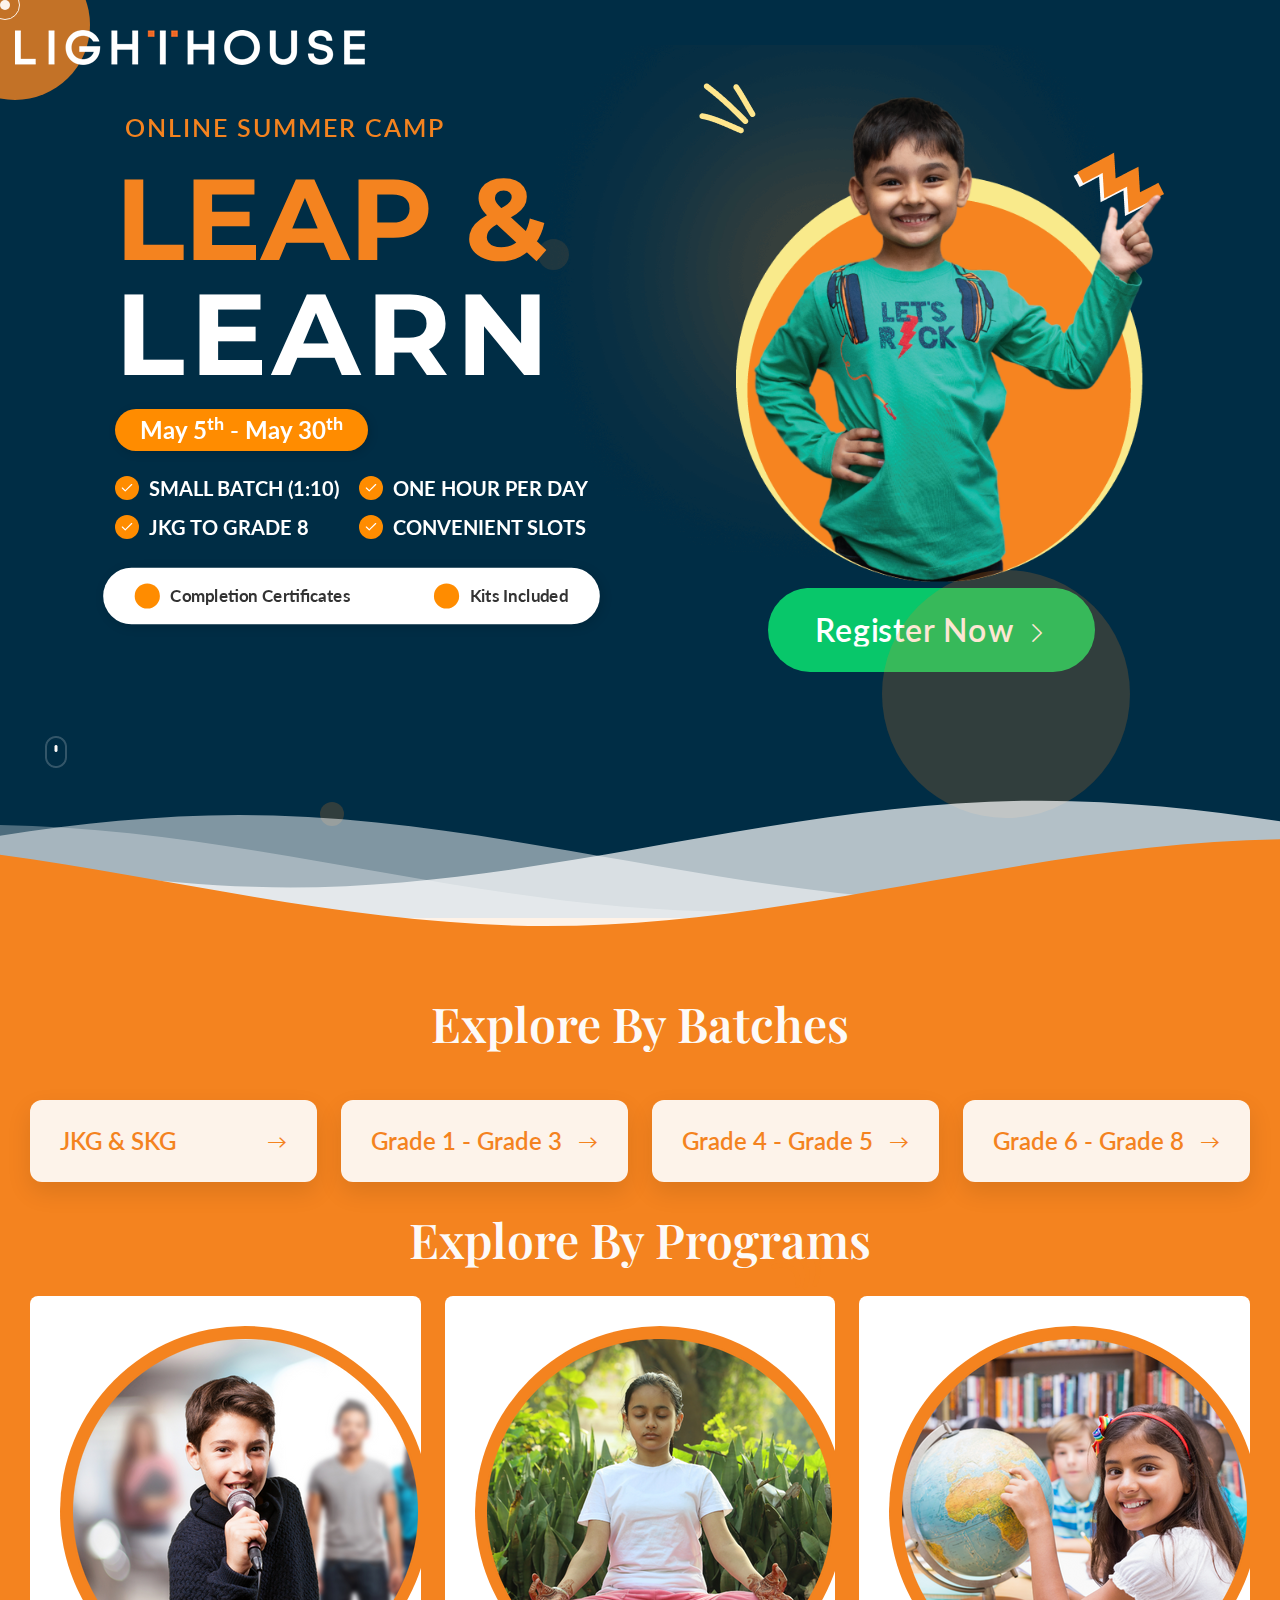
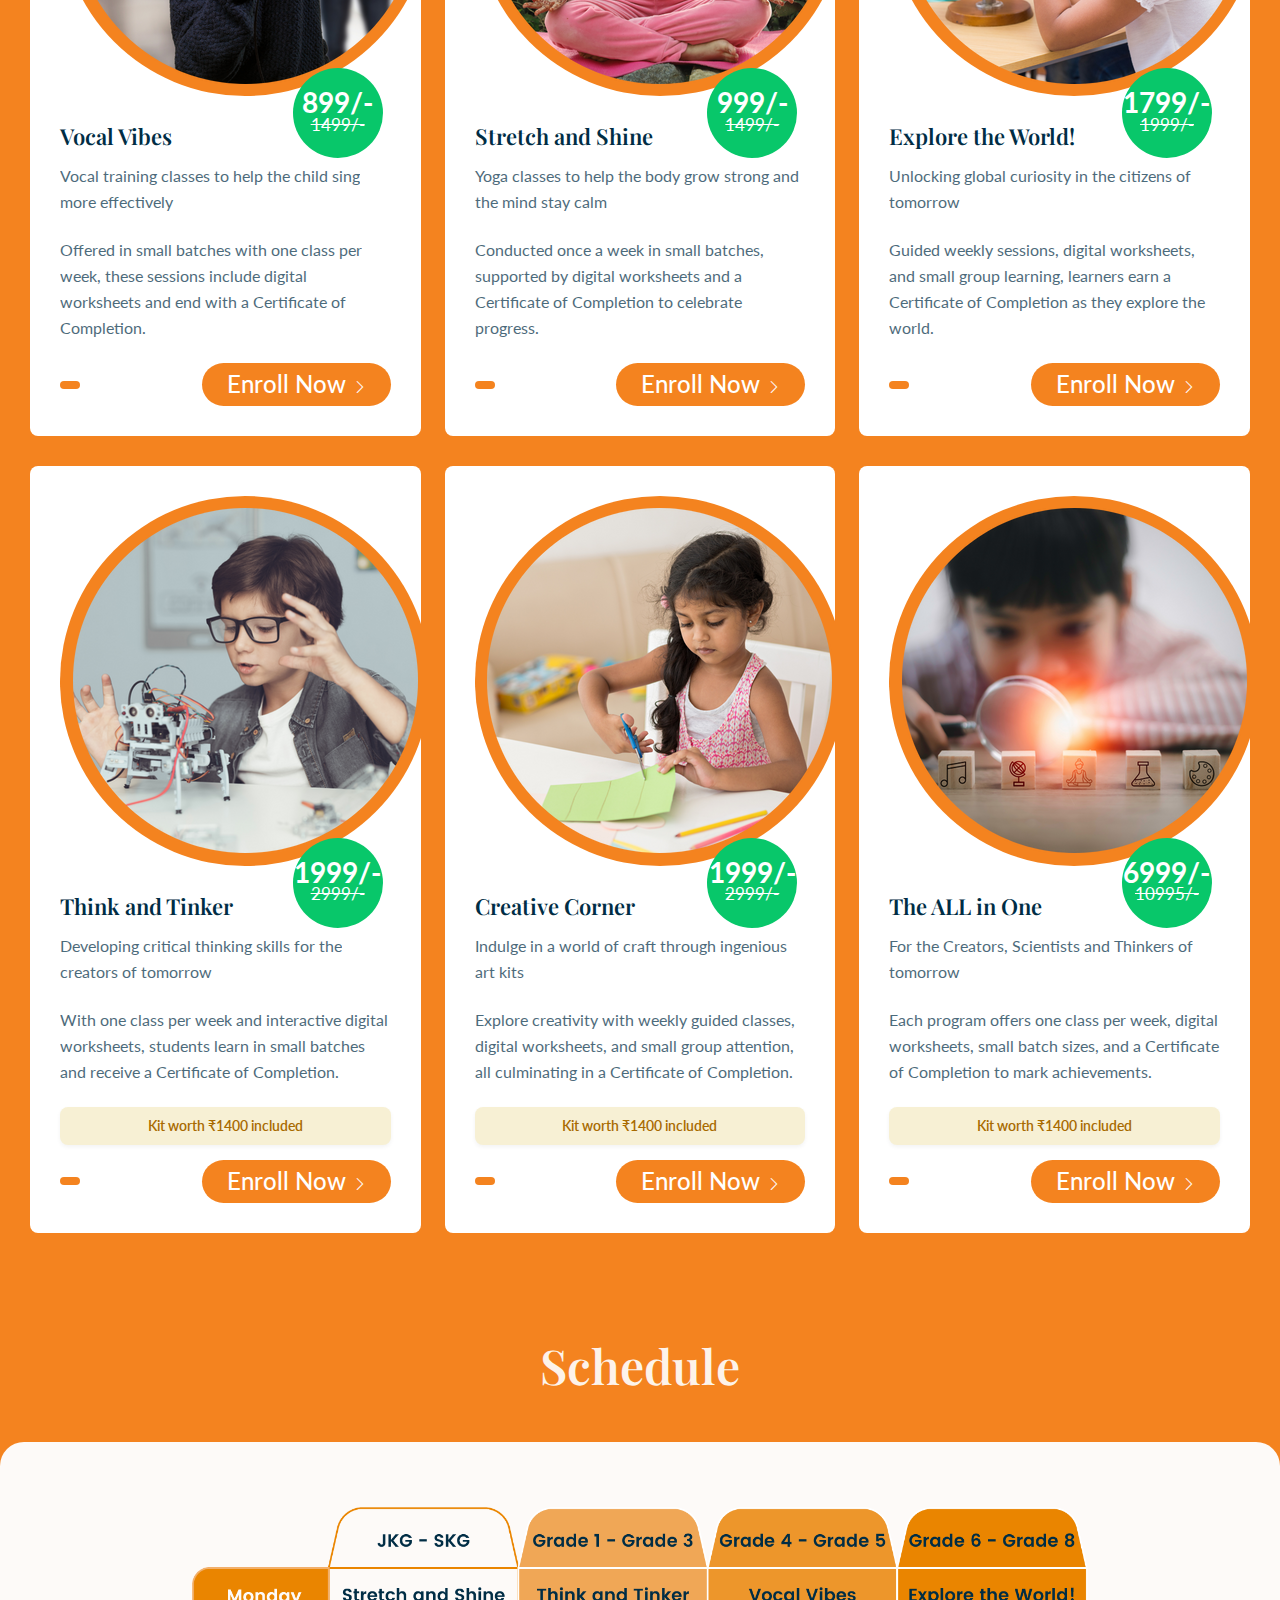
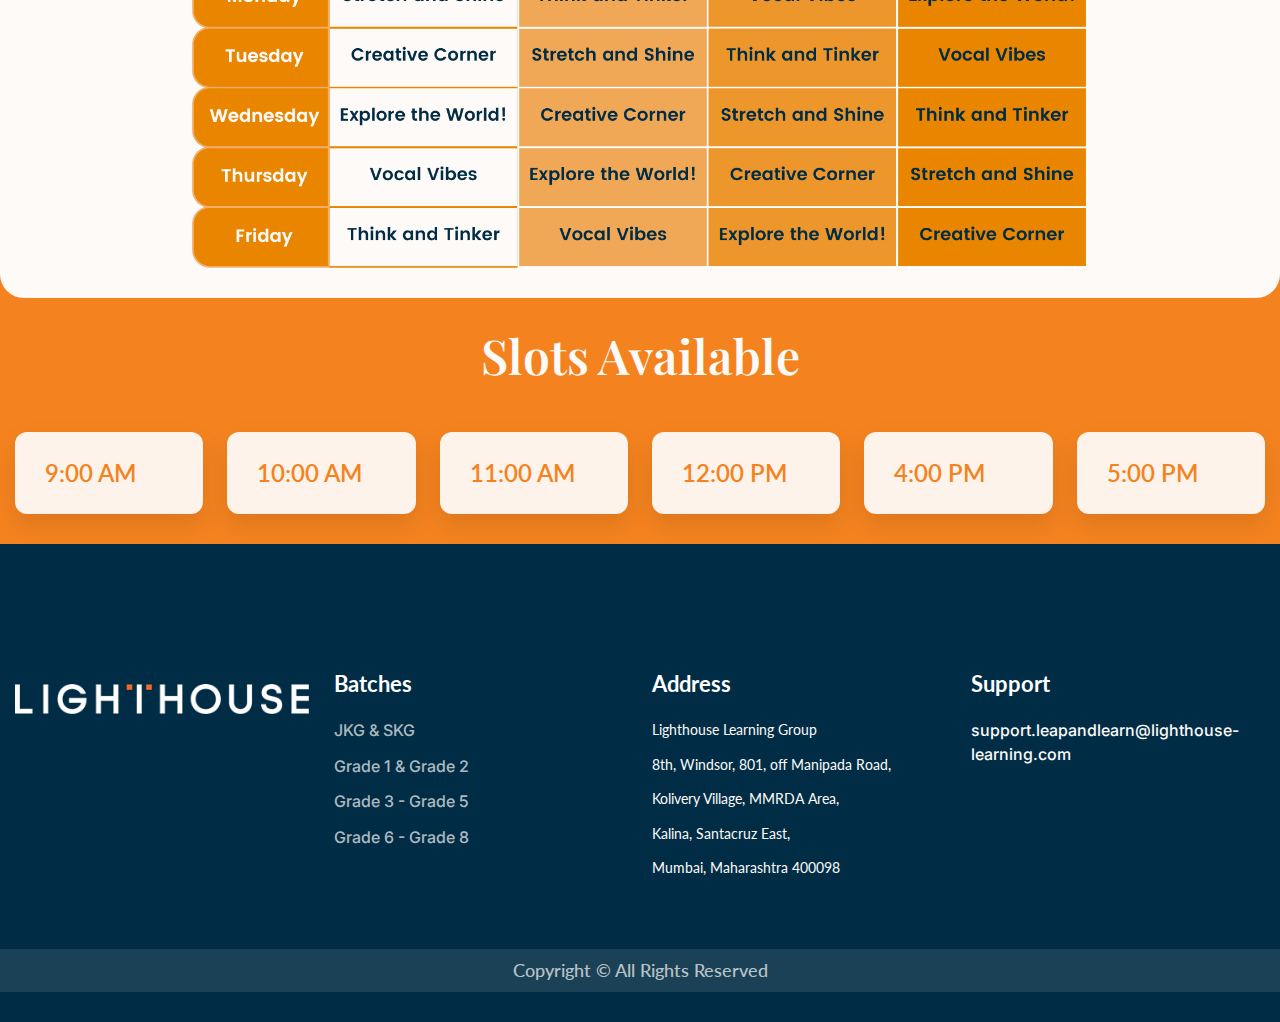
==== commit f7d6b991: "Update index.html" ====
--- a/index.html
+++ b/index.html
@@ -751,20 +751,15 @@
 
 	<script>
 		const el = document.getElementById('sliderContent');
+		const sliderImageCol = document.querySelector('.slider-one_image-column');
+	  
 		if (window.innerWidth >= 992) { // Bootstrap's lg breakpoint
-		  el.style.transform = 'translateX(100px)'; // adjust the px as needed
-		  el.style.transform = 'translateY(-80px)'; // adjust the px as needed
+		  el.style.transform = 'translate(100px, -80px)';
+		  sliderImageCol.style.transform = 'translate(-100px, -80px)';
 		}
 	  </script>
 
 	  
-	  <script>
-		const sliderImageCol = document.querySelector('.slider-one_image-column');
-		if (window.innerWidth >= 992) { // desktop screens (Bootstrap lg breakpoint)
-		  sliderImageCol.style.transform = 'translateX(-100px)'; // Shift left, adjust px if needed
-		  sliderImageCol.style.transform = 'translateY(-80px)'; // Shift left, adjust px if needed
-		}
-	  </script>
 
 
 
--- a/assets/css/style.css
+++ b/assets/css/style.css
@@ -156,8 +156,8 @@
 	left: -60px;
 	top: -50px;
 	z-index: 1;
-	width: 200px;
-	height:200px;
+	width: 150px;
+	height:150px;
 	opacity: 0.8;
 	border-radius:50%;
 	background-color: var(--color-five);
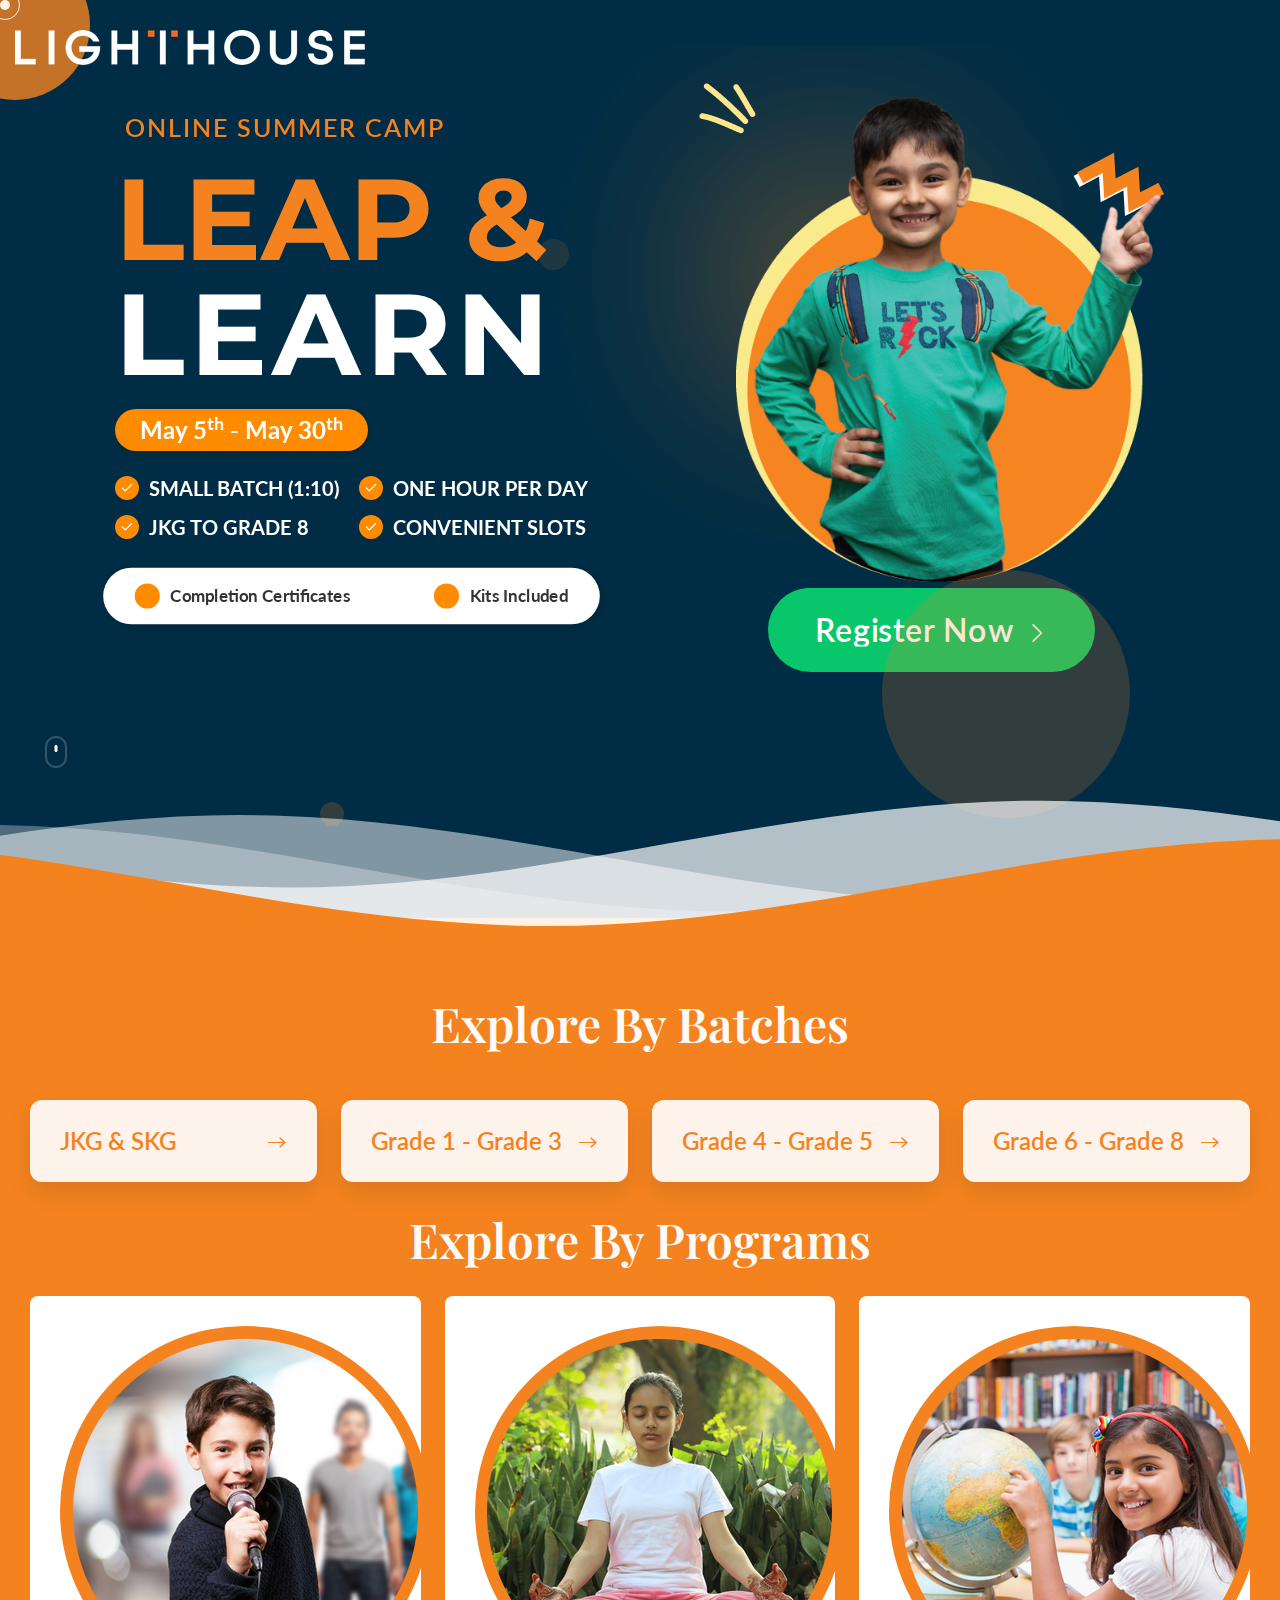
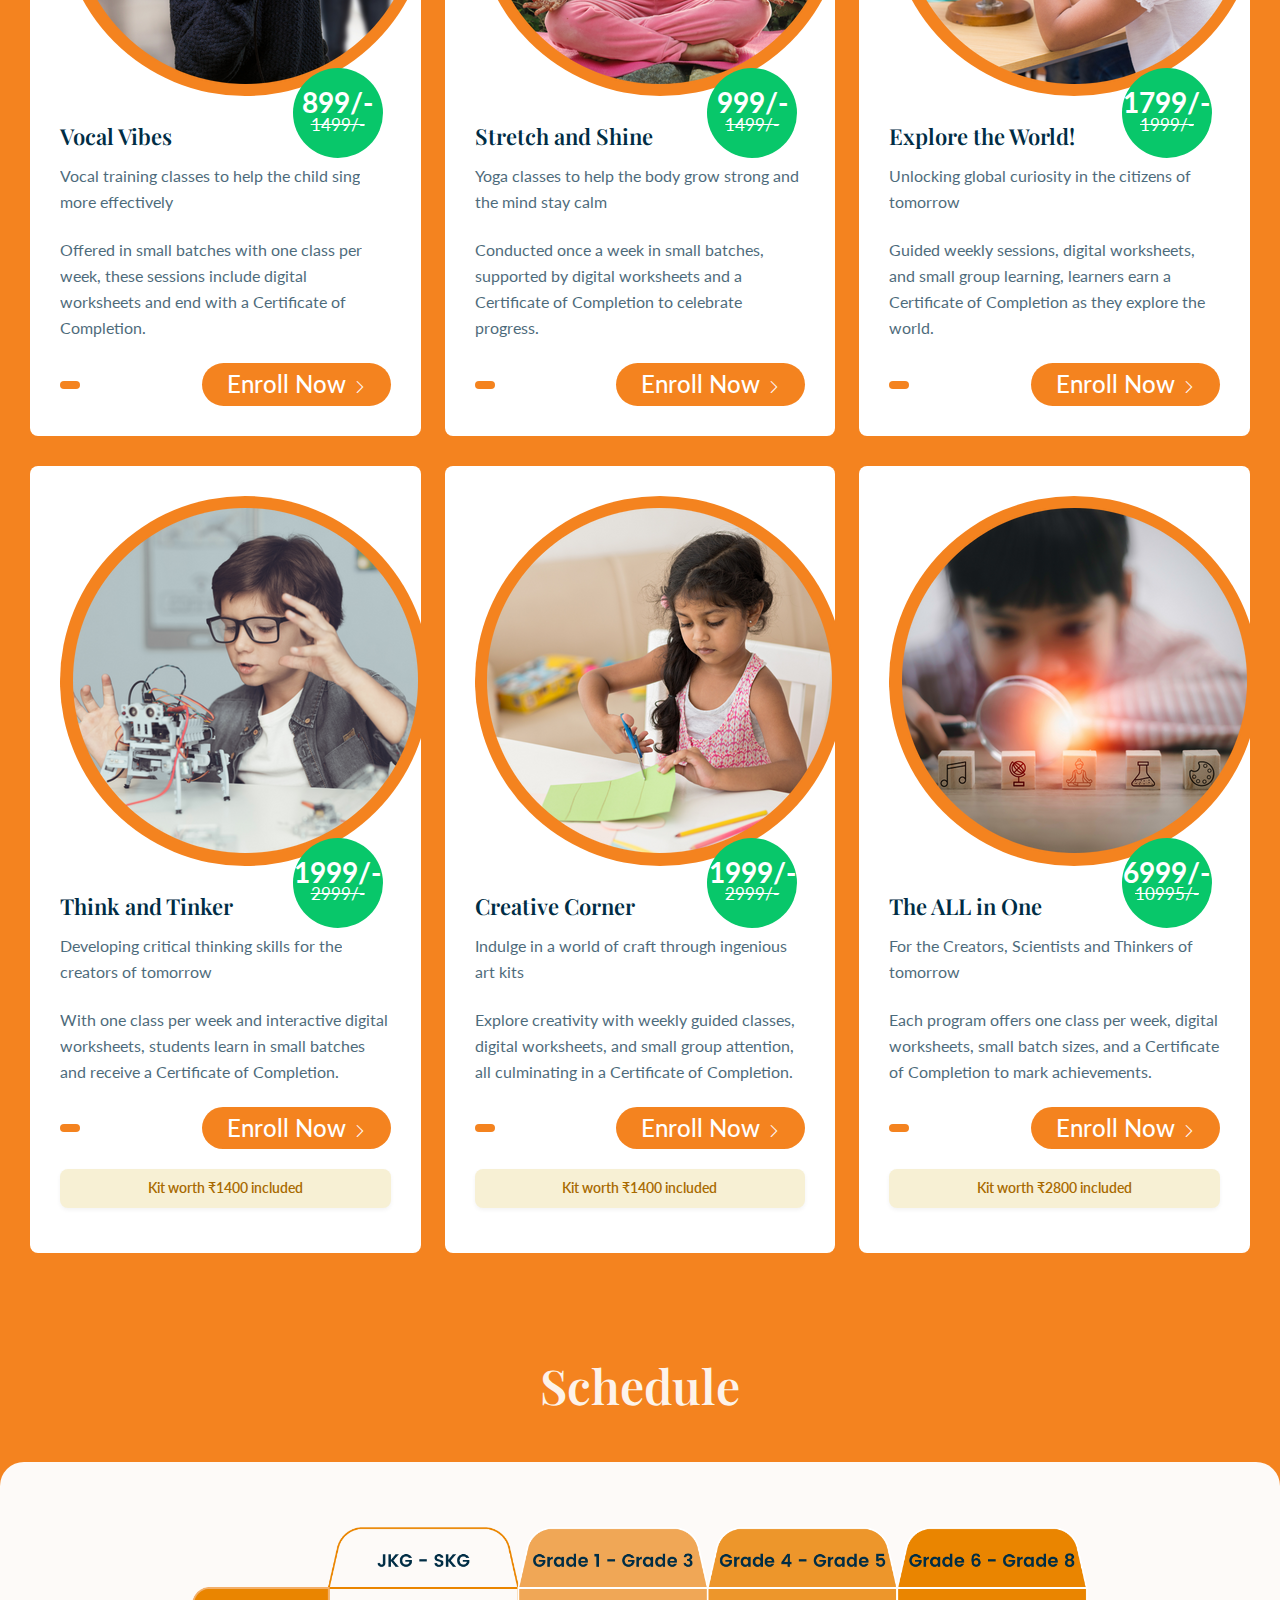
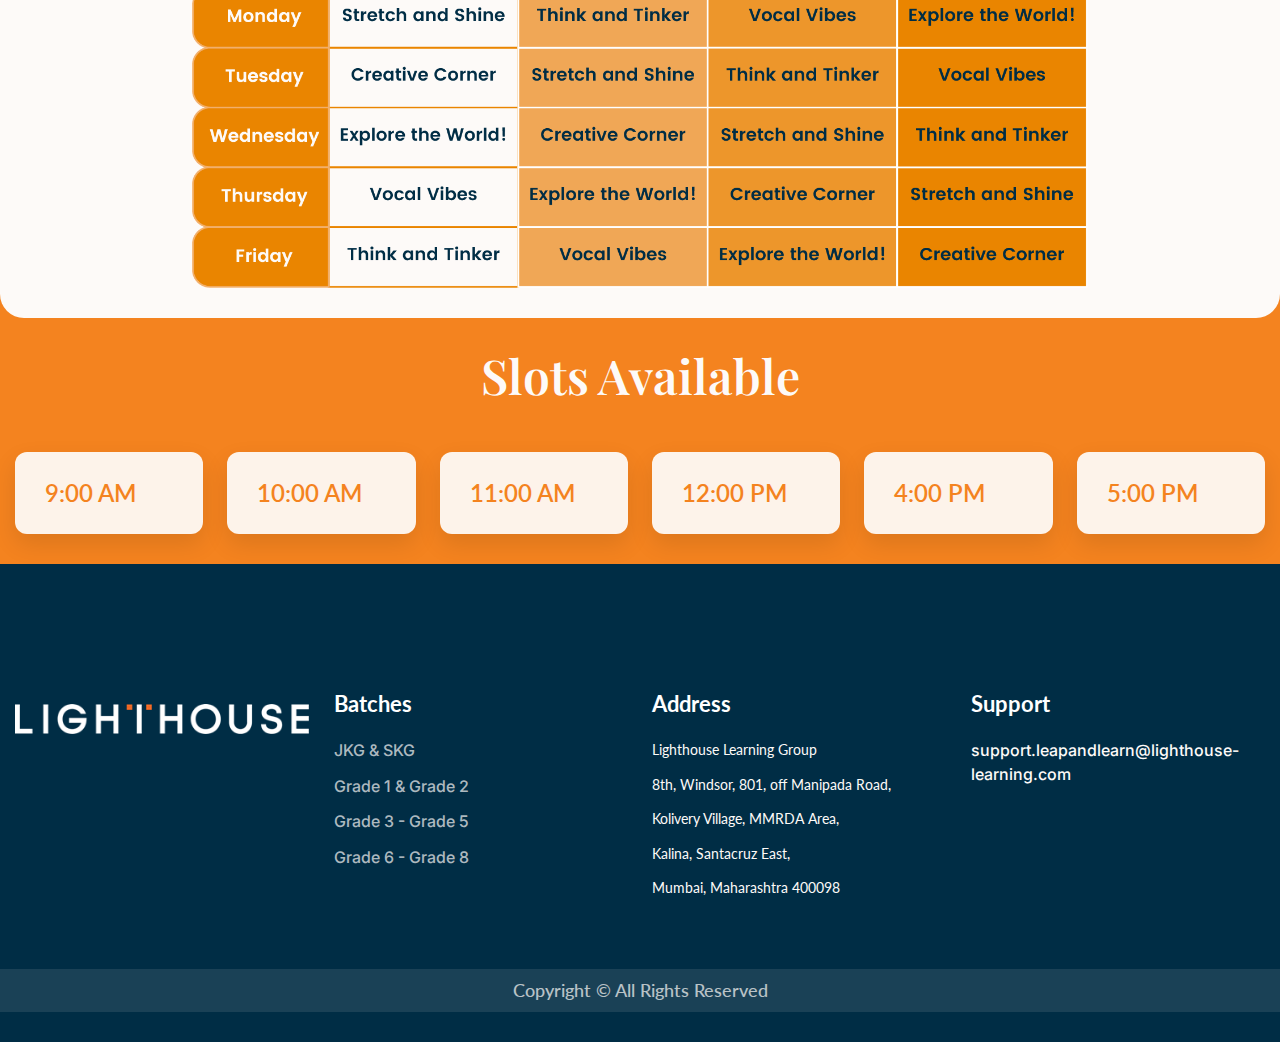
==== commit 770fe1c9: "Update index.html" ====
--- a/index.html
+++ b/index.html
@@ -503,13 +503,13 @@
 									<div class="program-block_one-text">Developing critical thinking skills for the
 										creators of tomorrow</div>
 									<div class="program-block_one-text">With one class per week and interactive digital worksheets, students learn in small batches and receive a Certificate of Completion.</div>
-										<div class="program-block_one-strip">
-											Kit worth ₹1400 included
-										</div>
 									<div class="d-flex justify-content-between align-items-center flex-wrap">
 										<div class="program-block_one-experiance"></div>
 										<a class="program-block_one-join cylindrical-button"
 											href="program-detail.html">Enroll Now <i class="flaticon-next-1"></i></a>
+									</div>
+									<div class="program-block_one-strip" style="margin-top: 20px;">
+										Kit worth ₹1400 included
 									</div>
 								</div>
 							</div>
@@ -527,13 +527,13 @@
 									<div class="program-block_one-text">Indulge in a world of craft through ingenious
 										art kits</div>
 									<div class="program-block_one-text">Explore creativity with weekly guided classes, digital worksheets, and small group attention, all culminating in a Certificate of Completion.</div>
-										<div class="program-block_one-strip">
-											Kit worth ₹1400 included
-										</div>
 									<div class="d-flex justify-content-between align-items-center flex-wrap">
 										<div class="program-block_one-experiance"></div>
 										<a class="program-block_one-join cylindrical-button"
 											href="program-detail.html">Enroll Now <i class="flaticon-next-1"></i></a>
+									</div>
+									<div class="program-block_one-strip" style="margin-top: 20px;">
+										Kit worth ₹1400 included
 									</div>
 								</div>
 							</div>
@@ -551,13 +551,13 @@
 									<div class="program-block_one-text">For the Creators, Scientists and Thinkers of
 										tomorrow</div>
 									<div class="program-block_one-text">Each program offers one class per week, digital worksheets, small batch sizes, and a Certificate of Completion to mark achievements.</div>
-										<div class="program-block_one-strip">
-											Kit worth ₹1400 included
-										</div>
 									<div class="d-flex justify-content-between align-items-center flex-wrap">
 										<div class="program-block_one-experiance"></div>
 										<a class="program-block_one-join cylindrical-button"
 											href="program-detail.html">Enroll Now <i class="flaticon-next-1"></i></a>
+									</div>
+									<div class="program-block_one-strip" style="margin-top: 20px;">
+										Kit worth ₹2800 included
 									</div>
 								</div>
 							</div>
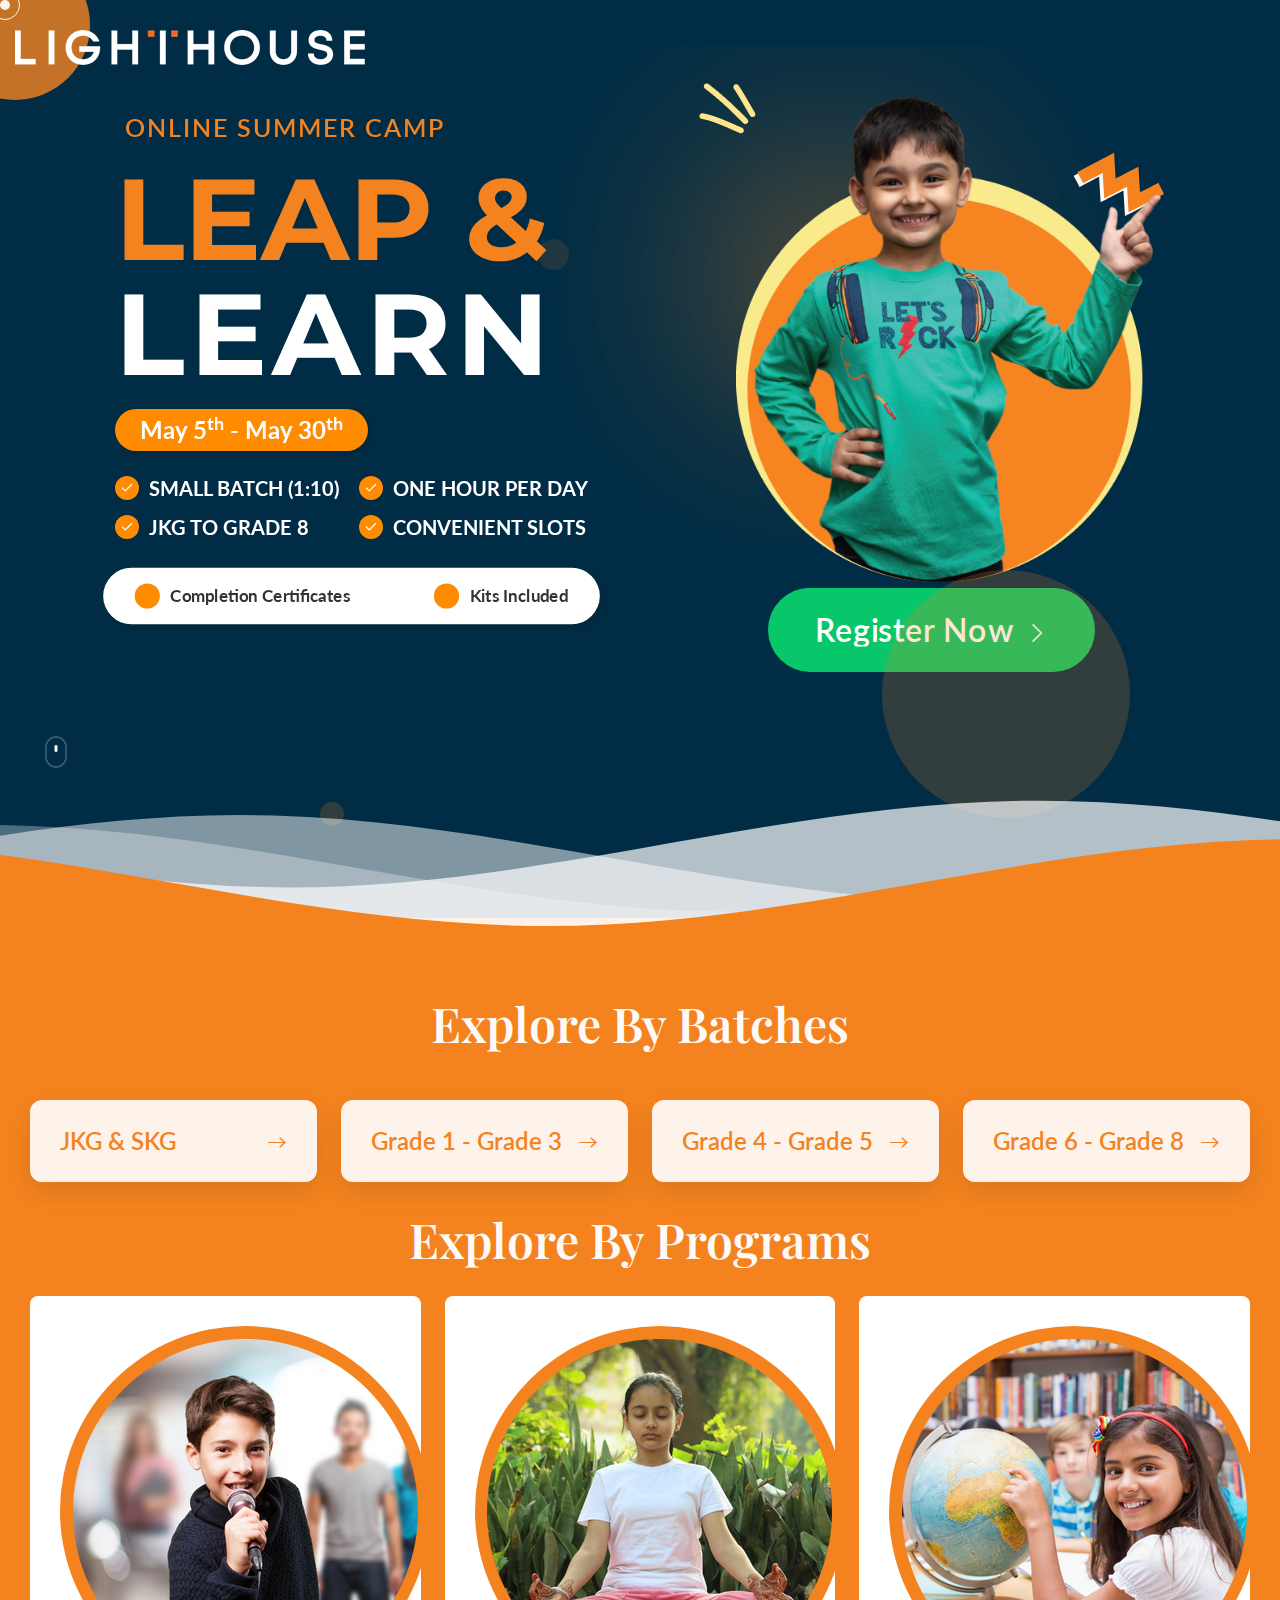
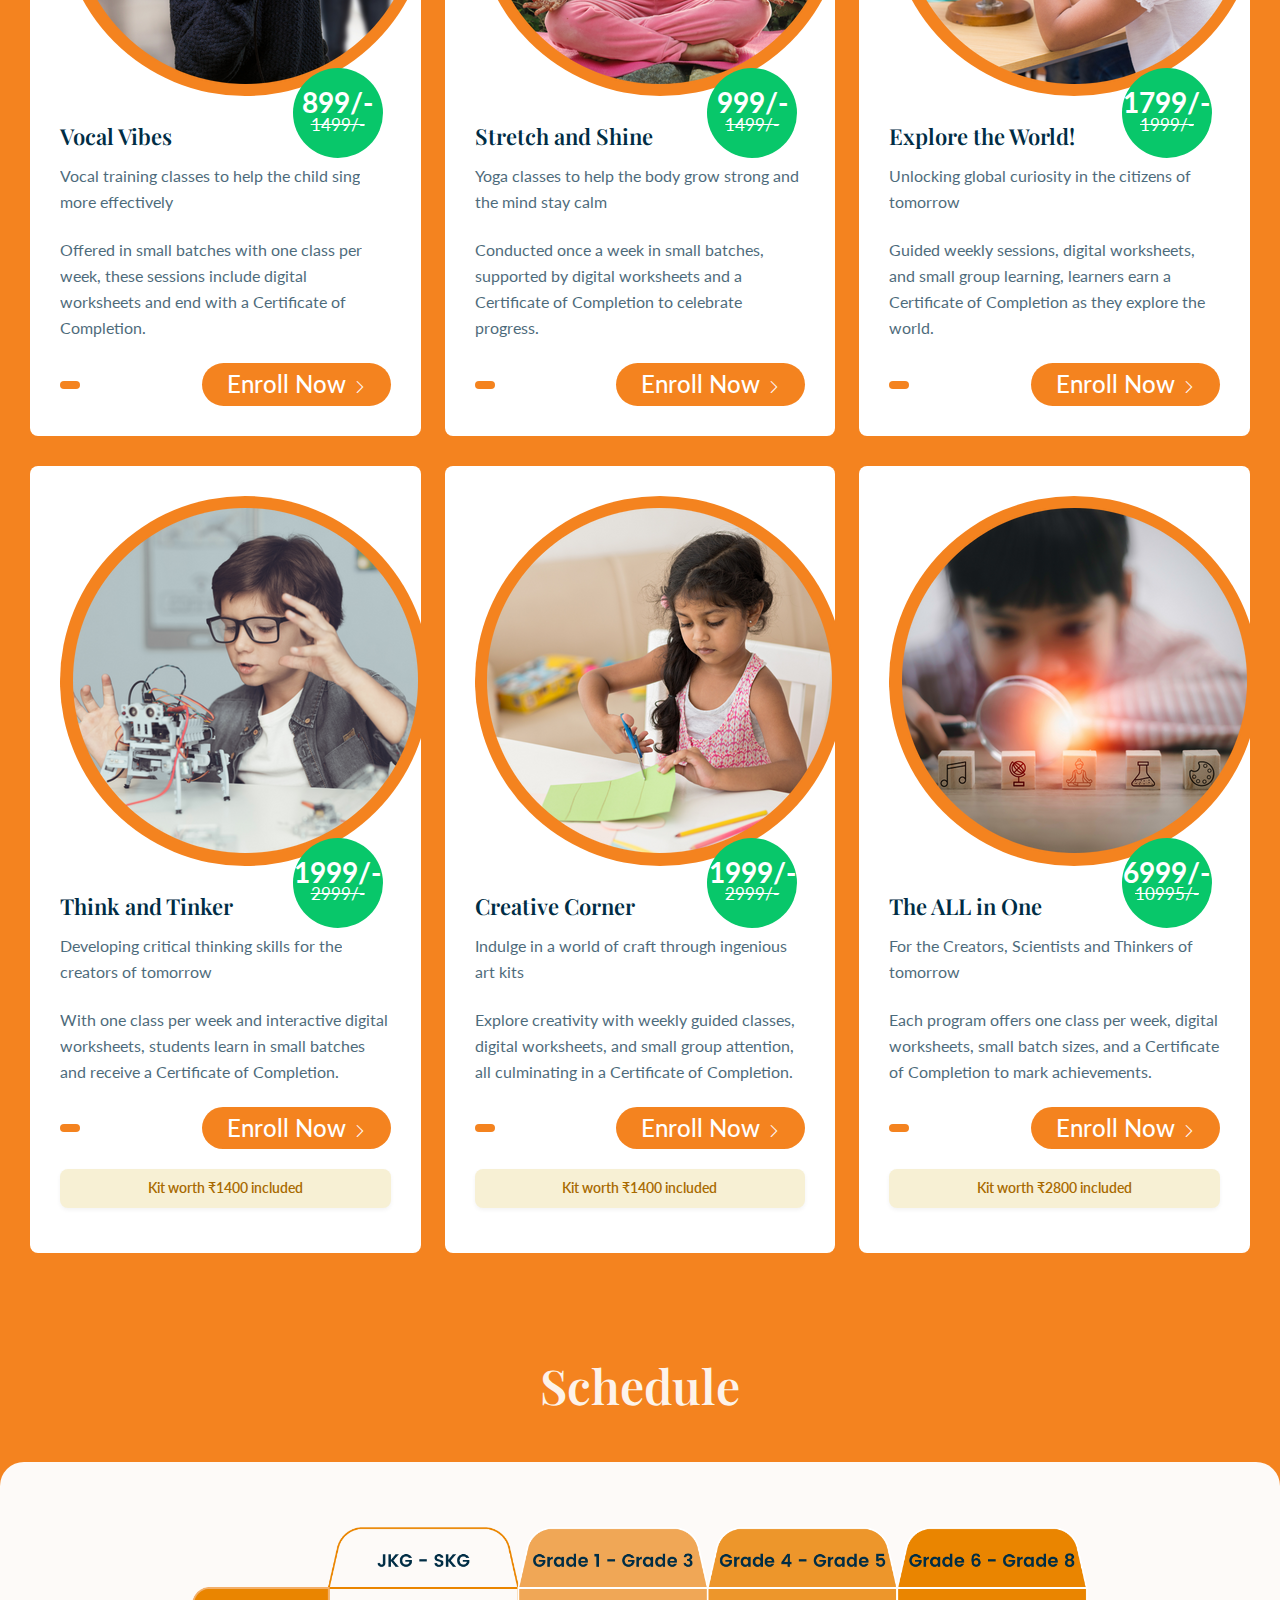
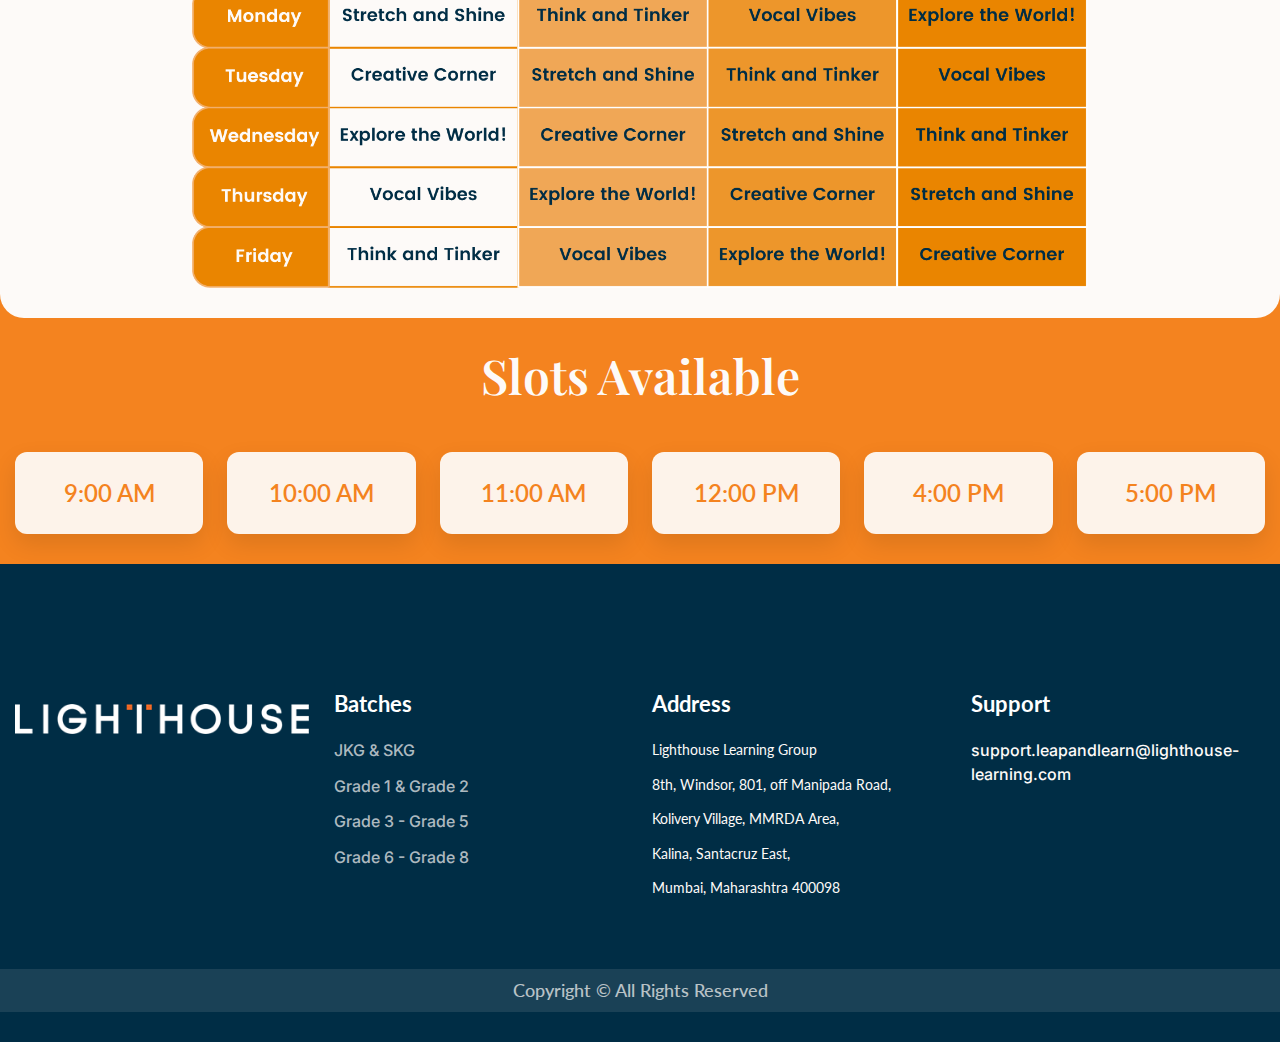
==== commit 18423e86: "Update index.html" ====
--- a/index.html
+++ b/index.html
@@ -602,47 +602,46 @@
 
 				<!-- Button Block -->
 				<div class="program-block_one col-lg-2 col-md-3 col-sm-6">
-					<div class="program-block_one-inner d-flex justify-content-between align-items-center"
-						style="padding: 30px; background: var(--main-color); border-radius: 12px; box-shadow: 0 10px 25px rgba(0,0,0,0.1); transition: all 0.3s ease;">
-						<span style="color: var(--color-five); font-size: 24px; font-weight: 600;">9:00 AM</span>
-					</div>
-				</div>
-
-				<div class="program-block_one col-lg-2 col-md-3 col-sm-6">
-					<div class="program-block_one-inner d-flex justify-content-between align-items-center"
-						style="padding: 30px; background: var(--main-color); border-radius: 12px; box-shadow: 0 10px 25px rgba(0,0,0,0.1); transition: all 0.3s ease;">
-						<span style="color: var(--color-five); font-size: 24px; font-weight: 600;">10:00 AM</span>
-					</div>
-				</div>
-
-				<div class="program-block_one col-lg-2 col-md-3 col-sm-6">
-					<div class="program-block_one-inner d-flex justify-content-between align-items-center"
-						style="padding: 30px; background: var(--main-color); border-radius: 12px; box-shadow: 0 10px 25px rgba(0,0,0,0.1); transition: all 0.3s ease;">
-						<span style="color: var(--color-five); font-size: 24px; font-weight: 600;">11:00 AM</span>
-					</div>
-				</div>
-
-				<div class="program-block_one col-lg-2 col-md-3 col-sm-6">
-					<div class="program-block_one-inner d-flex justify-content-between align-items-center"
-						style="padding: 30px; background: var(--main-color); border-radius: 12px; box-shadow: 0 10px 25px rgba(0,0,0,0.1); transition: all 0.3s ease;">
-						<span style="color: var(--color-five); font-size: 24px; font-weight: 600;">12:00 PM</span>
-					</div>
-				</div>
-
-				<div class="program-block_one col-lg-2 col-md-3 col-sm-6">
-					<div class="program-block_one-inner d-flex justify-content-between align-items-center"
-						style="padding: 30px; background: var(--main-color); border-radius: 12px; box-shadow: 0 10px 25px rgba(0,0,0,0.1); transition: all 0.3s ease;">
-						<span style="color: var(--color-five); font-size: 24px; font-weight: 600;">4:00 PM</span>
-					</div>
-				</div>
-
-				<div class="program-block_one col-lg-2 col-md-3 col-sm-6">
-					<div class="program-block_one-inner d-flex justify-content-between align-items-center"
-						style="padding: 30px; background: var(--main-color); border-radius: 12px; box-shadow: 0 10px 25px rgba(0,0,0,0.1); transition: all 0.3s ease;">
-						<span style="color: var(--color-five); font-size: 24px; font-weight: 600;">5:00 PM</span>
-					</div>
-				</div>
-
+					<div class="program-block_one-inner d-flex flex-column justify-content-center align-items-center"
+					  style="padding: 30px; background: var(--main-color); border-radius: 12px; box-shadow: 0 10px 25px rgba(0,0,0,0.1); transition: all 0.3s ease;">
+					  <span style="color: var(--color-five); font-size: 24px; font-weight: 600;">9:00 AM</span>
+					</div>
+				  </div>
+				  
+				  <div class="program-block_one col-lg-2 col-md-3 col-sm-6">
+					<div class="program-block_one-inner d-flex flex-column justify-content-center align-items-center"
+					  style="padding: 30px; background: var(--main-color); border-radius: 12px; box-shadow: 0 10px 25px rgba(0,0,0,0.1); transition: all 0.3s ease;">
+					  <span style="color: var(--color-five); font-size: 24px; font-weight: 600;">10:00 AM</span>
+					</div>
+				  </div>
+				  
+				  <div class="program-block_one col-lg-2 col-md-3 col-sm-6">
+					<div class="program-block_one-inner d-flex flex-column justify-content-center align-items-center"
+					  style="padding: 30px; background: var(--main-color); border-radius: 12px; box-shadow: 0 10px 25px rgba(0,0,0,0.1); transition: all 0.3s ease;">
+					  <span style="color: var(--color-five); font-size: 24px; font-weight: 600;">11:00 AM</span>
+					</div>
+				  </div>
+				  
+				  <div class="program-block_one col-lg-2 col-md-3 col-sm-6">
+					<div class="program-block_one-inner d-flex flex-column justify-content-center align-items-center"
+					  style="padding: 30px; background: var(--main-color); border-radius: 12px; box-shadow: 0 10px 25px rgba(0,0,0,0.1); transition: all 0.3s ease;">
+					  <span style="color: var(--color-five); font-size: 24px; font-weight: 600;">12:00 PM</span>
+					</div>
+				  </div>
+				  
+				  <div class="program-block_one col-lg-2 col-md-3 col-sm-6">
+					<div class="program-block_one-inner d-flex flex-column justify-content-center align-items-center"
+					  style="padding: 30px; background: var(--main-color); border-radius: 12px; box-shadow: 0 10px 25px rgba(0,0,0,0.1); transition: all 0.3s ease;">
+					  <span style="color: var(--color-five); font-size: 24px; font-weight: 600;">4:00 PM</span>
+					</div>
+				  </div>
+				  
+				  <div class="program-block_one col-lg-2 col-md-3 col-sm-6">
+					<div class="program-block_one-inner d-flex flex-column justify-content-center align-items-center"
+					  style="padding: 30px; background: var(--main-color); border-radius: 12px; box-shadow: 0 10px 25px rgba(0,0,0,0.1); transition: all 0.3s ease;">
+					  <span style="color: var(--color-five); font-size: 24px; font-weight: 600;">5:00 PM</span>
+					</div>
+				  </div>
 			</div>
 		</div>
 
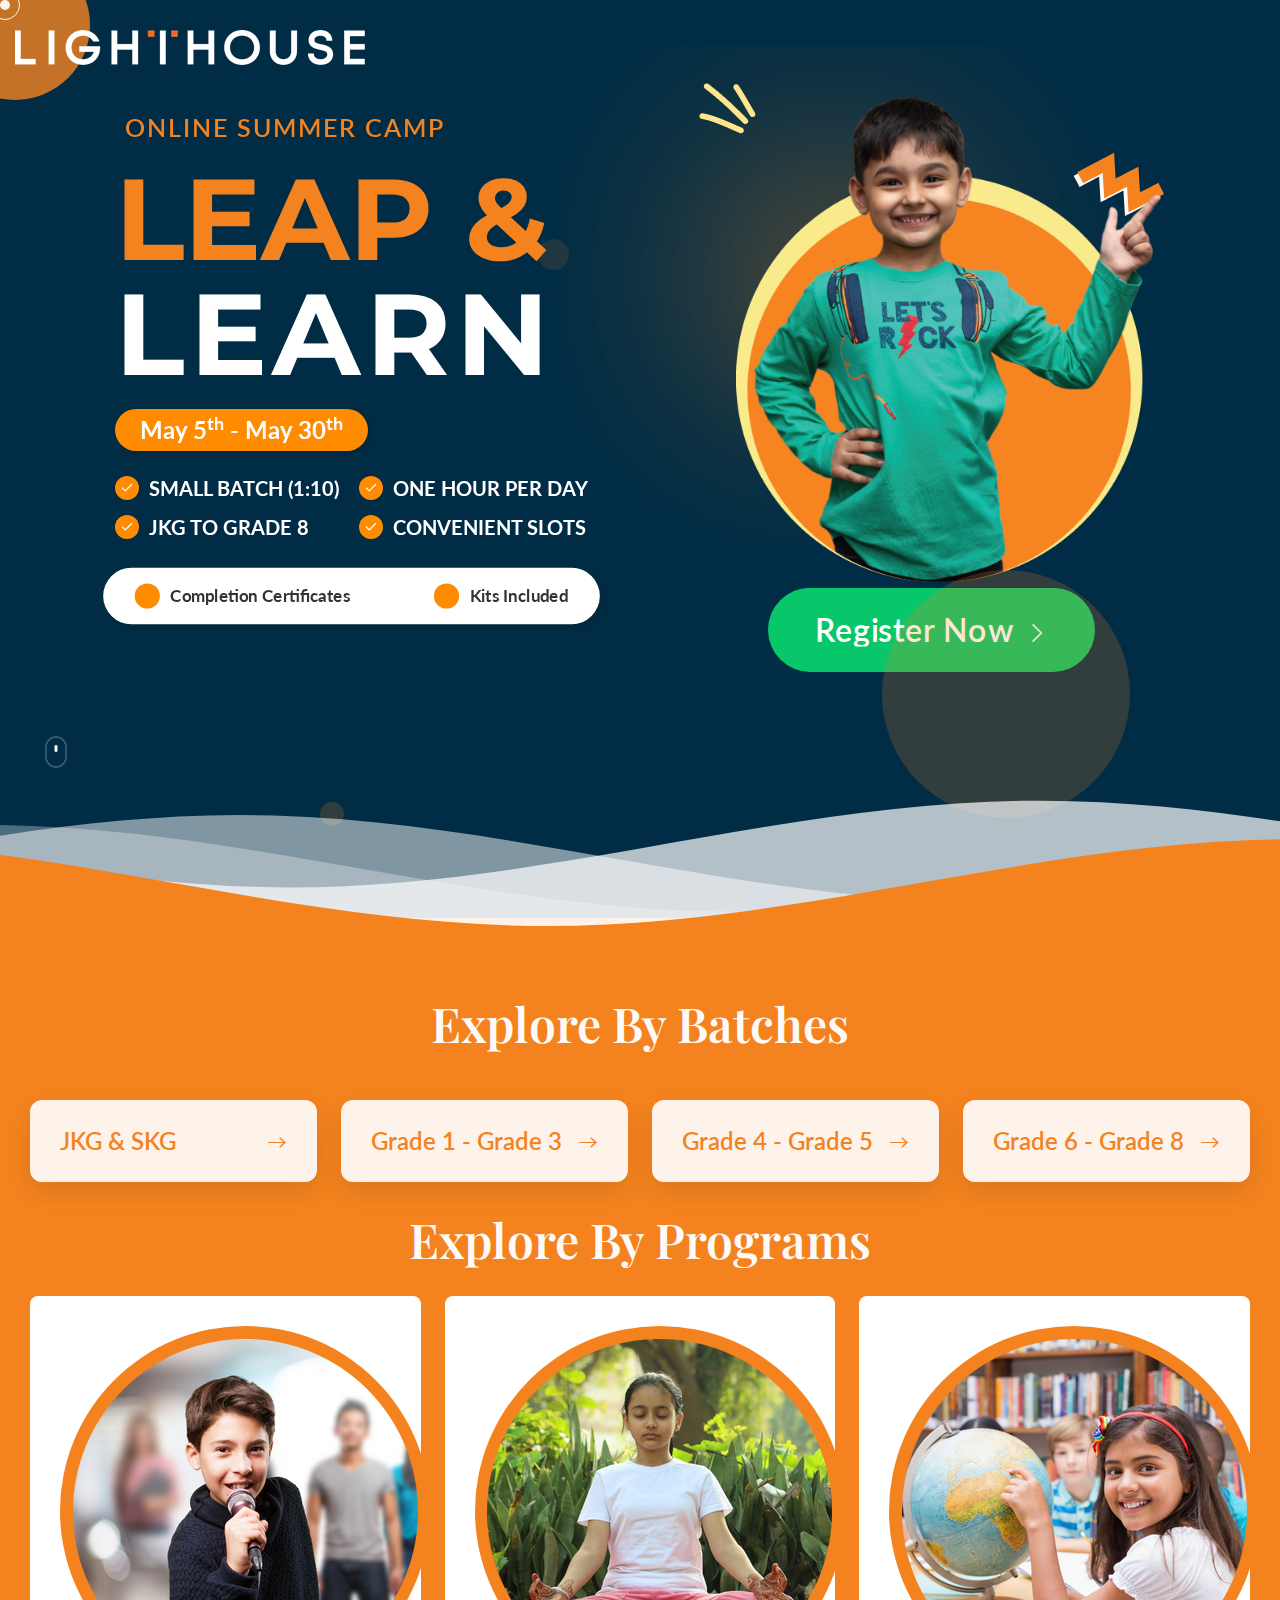
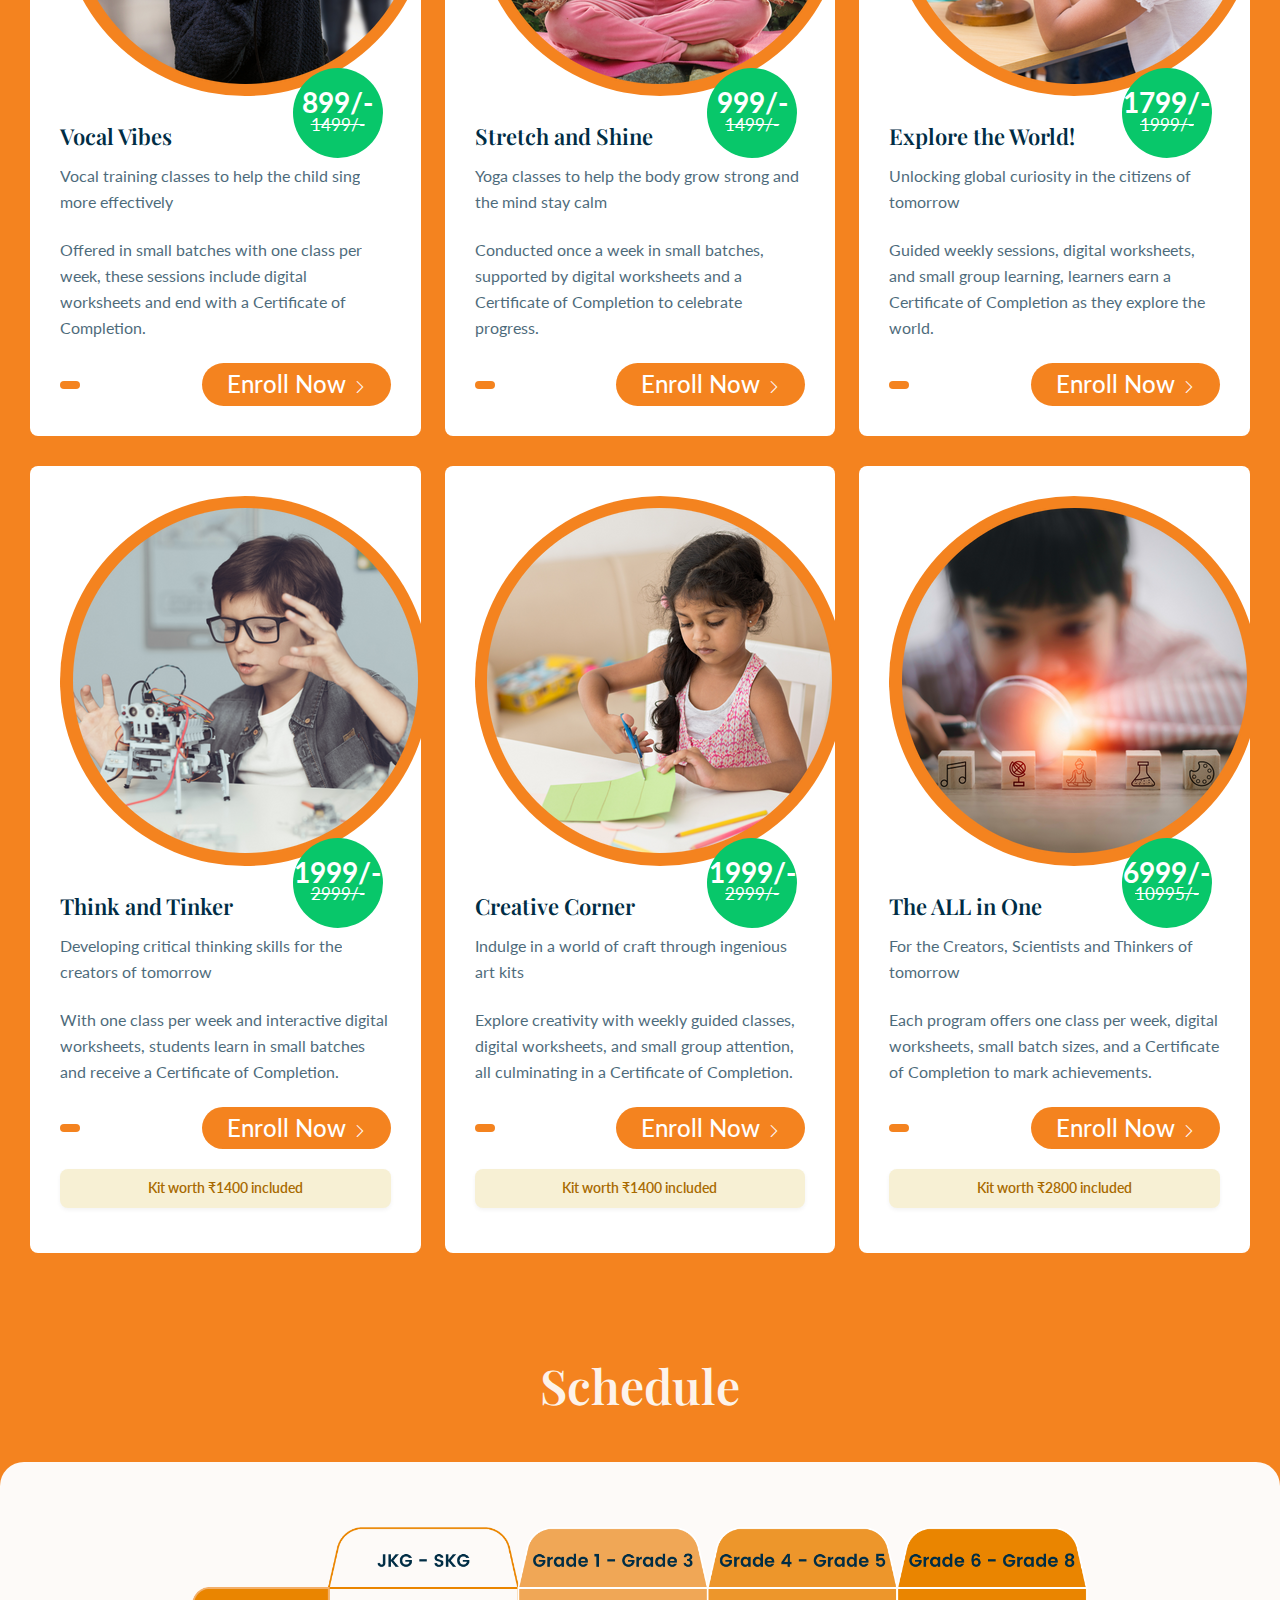
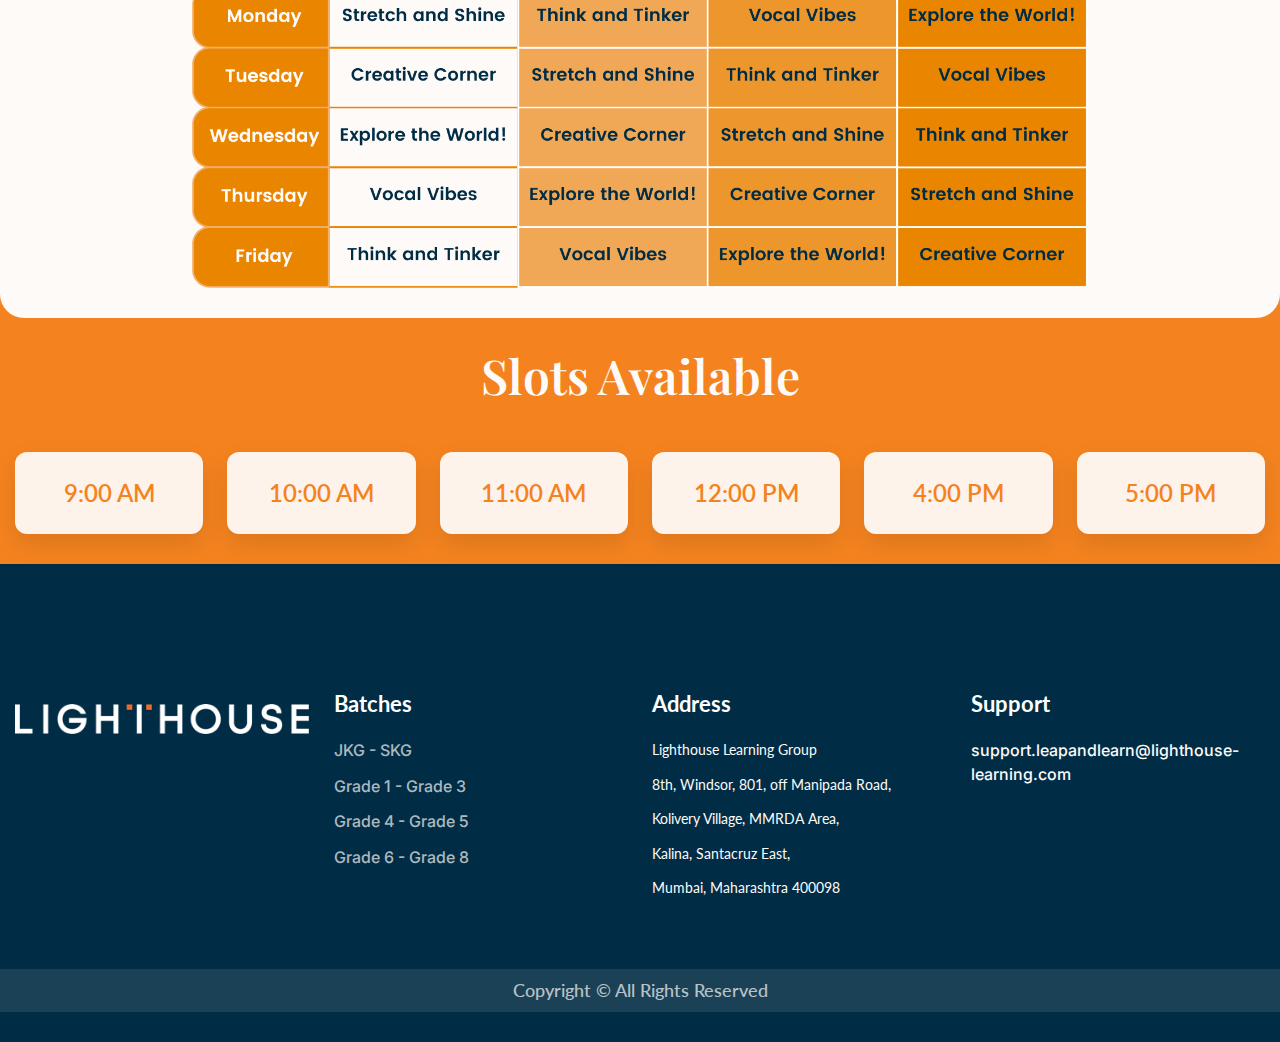
==== commit 4e32f8c9: "Update index.html" ====
--- a/index.html
+++ b/index.html
@@ -671,9 +671,9 @@
 							<div class="footer-widget links-widget">
 								<h5 class="footer-title">Batches</h5>
 								<ul class="footer-list">
-									<li><a href="JKG&SKG.html">JKG & SKG</a></li>
-									<li><a href="Grade1&2.html">Grade 1 & Grade 2</a></li>
-									<li><a href="Grade3-5.html">Grade 3 - Grade 5</a></li>
+									<li><a href="JKG&SKG.html">JKG - SKG</a></li>
+									<li><a href="Grade1&2.html">Grade 1 - Grade 3</a></li>
+									<li><a href="Grade3-5.html">Grade 4 - Grade 5</a></li>
 									<li><a href="Grade6-8.html">Grade 6 - Grade 8</a></li>
 								</ul>
 							</div>
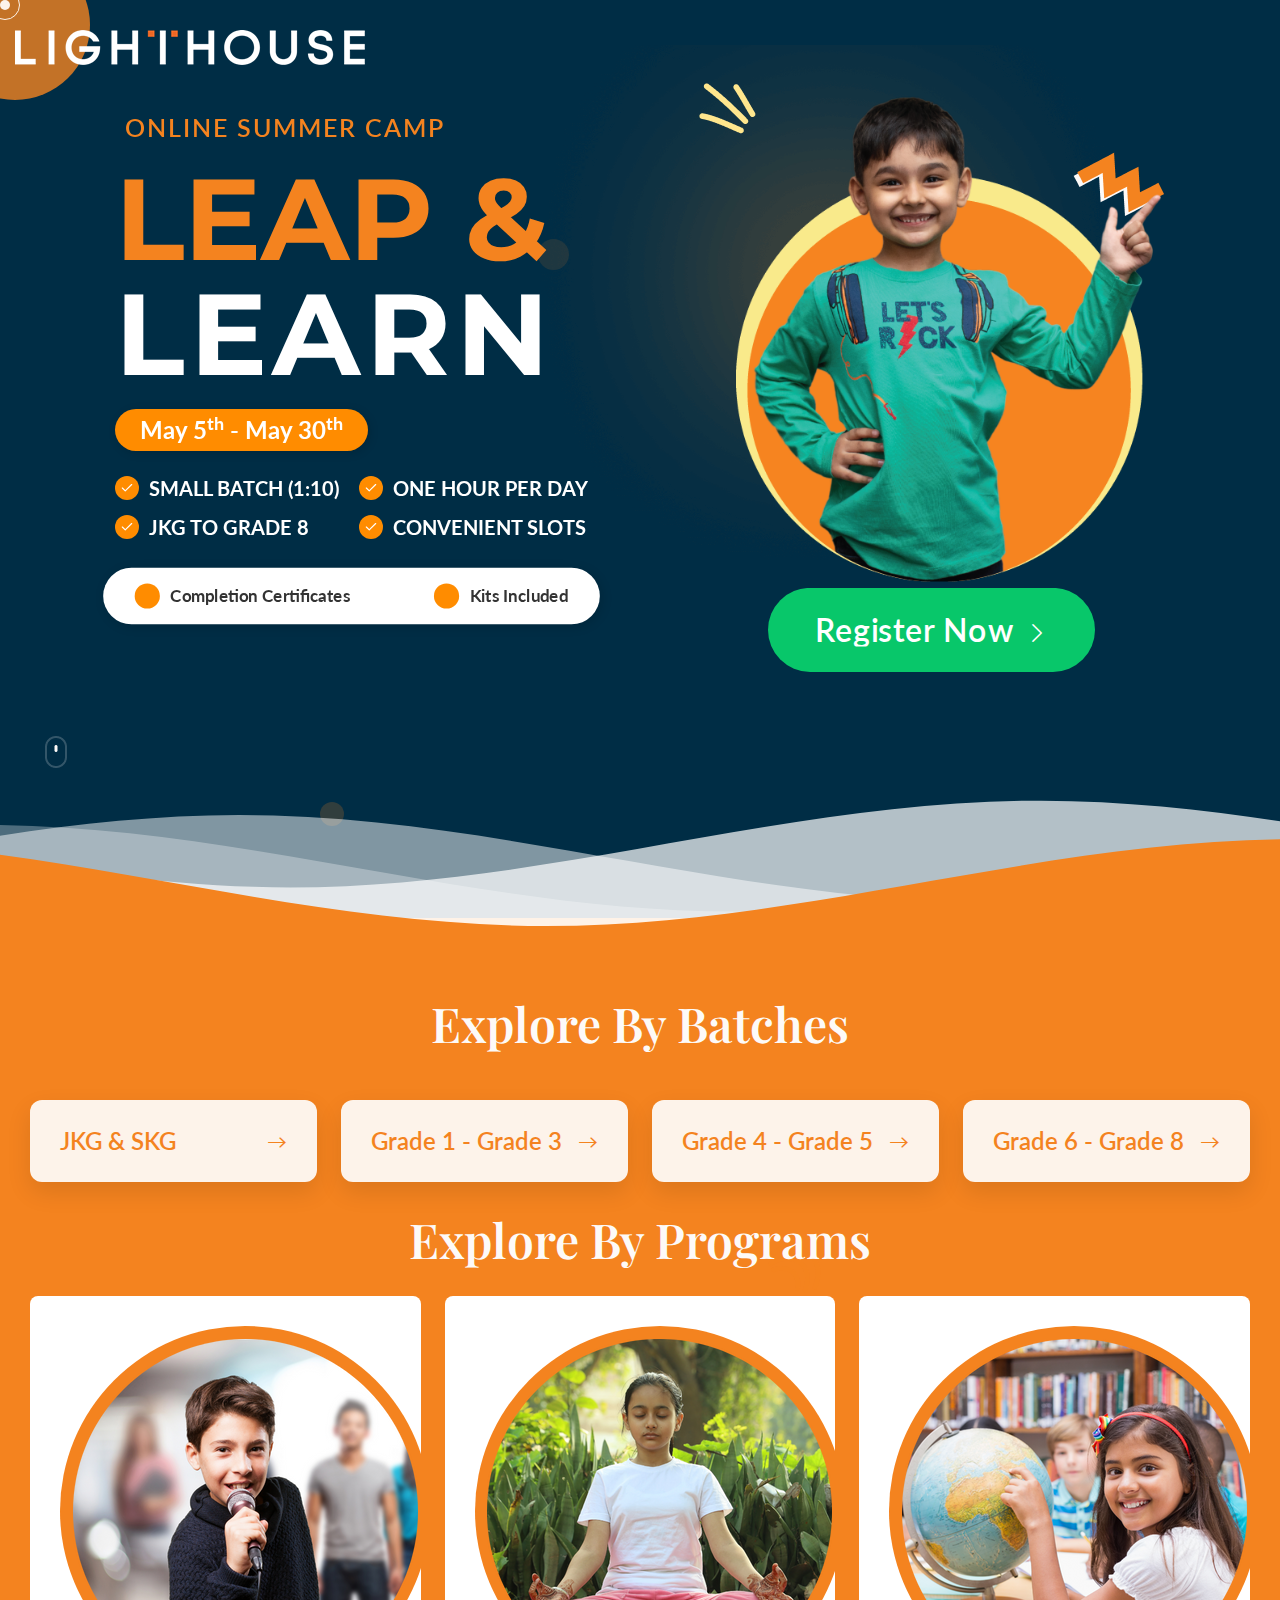
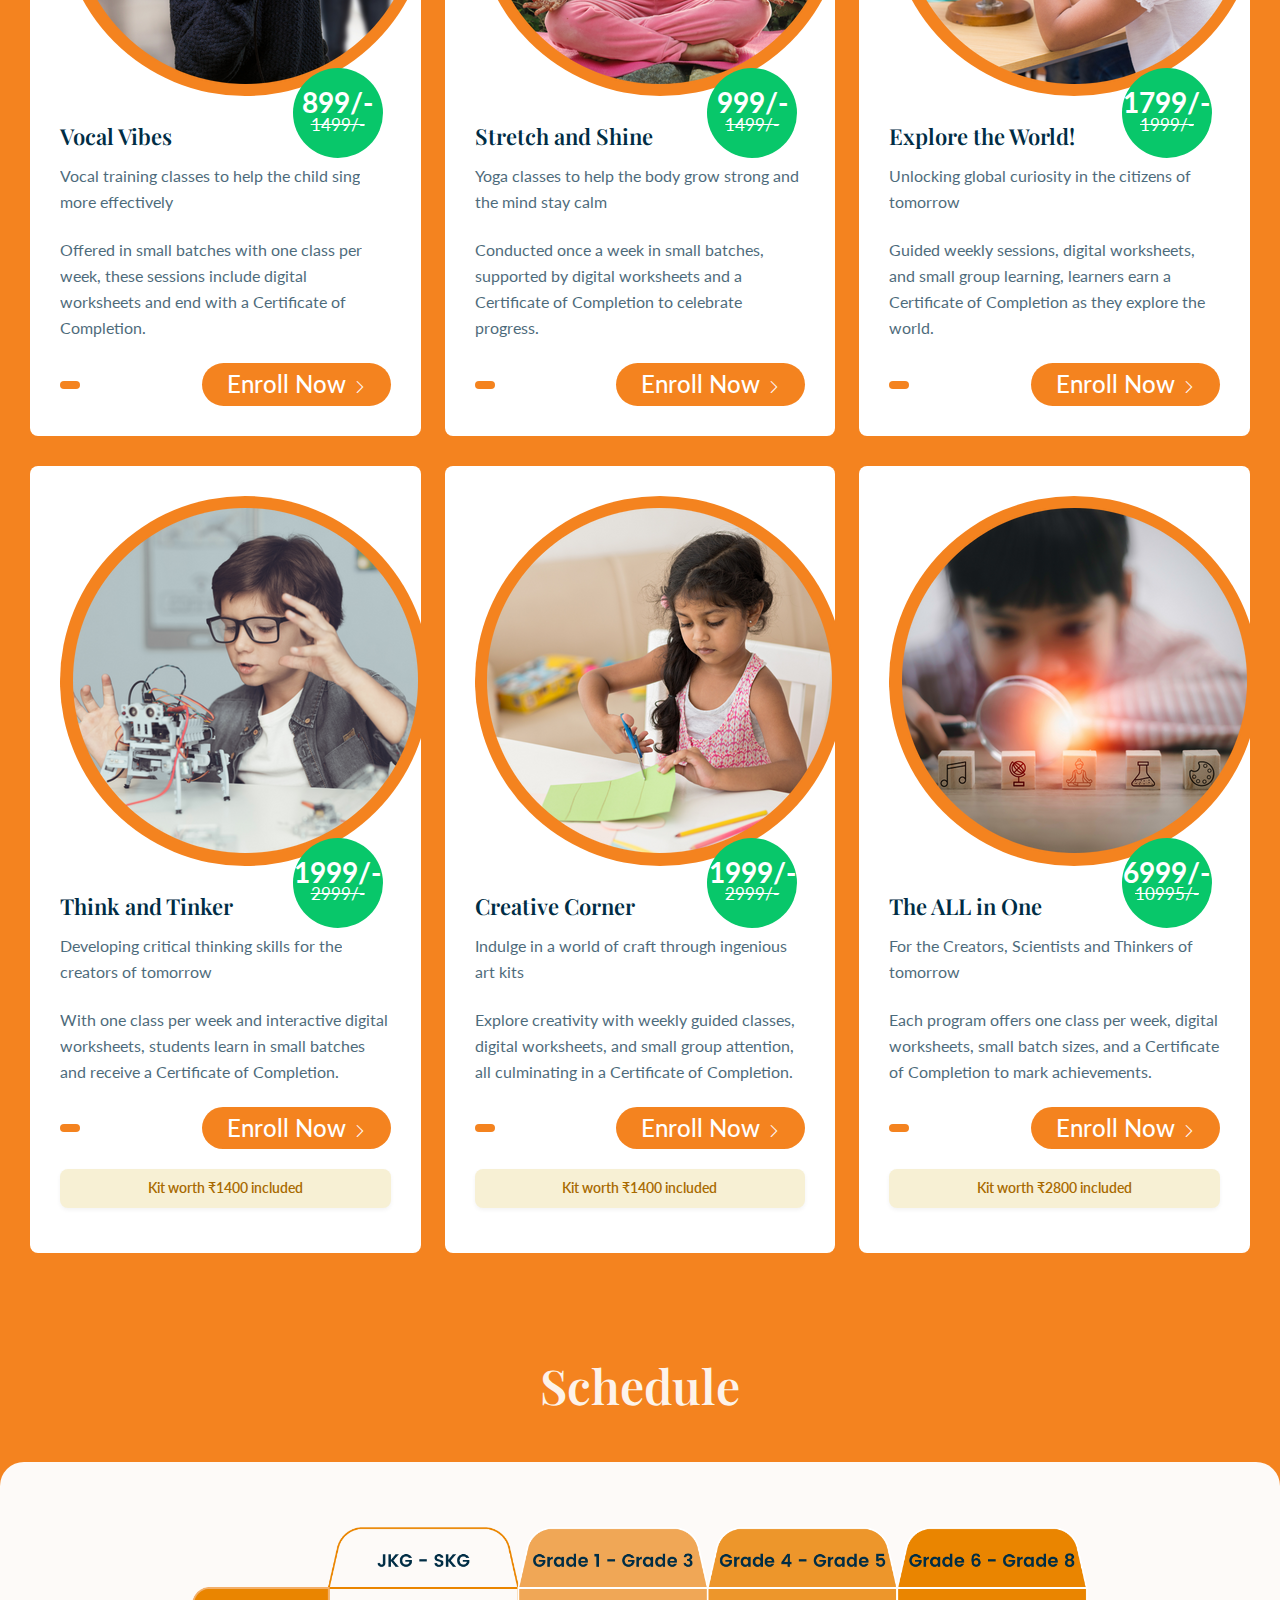
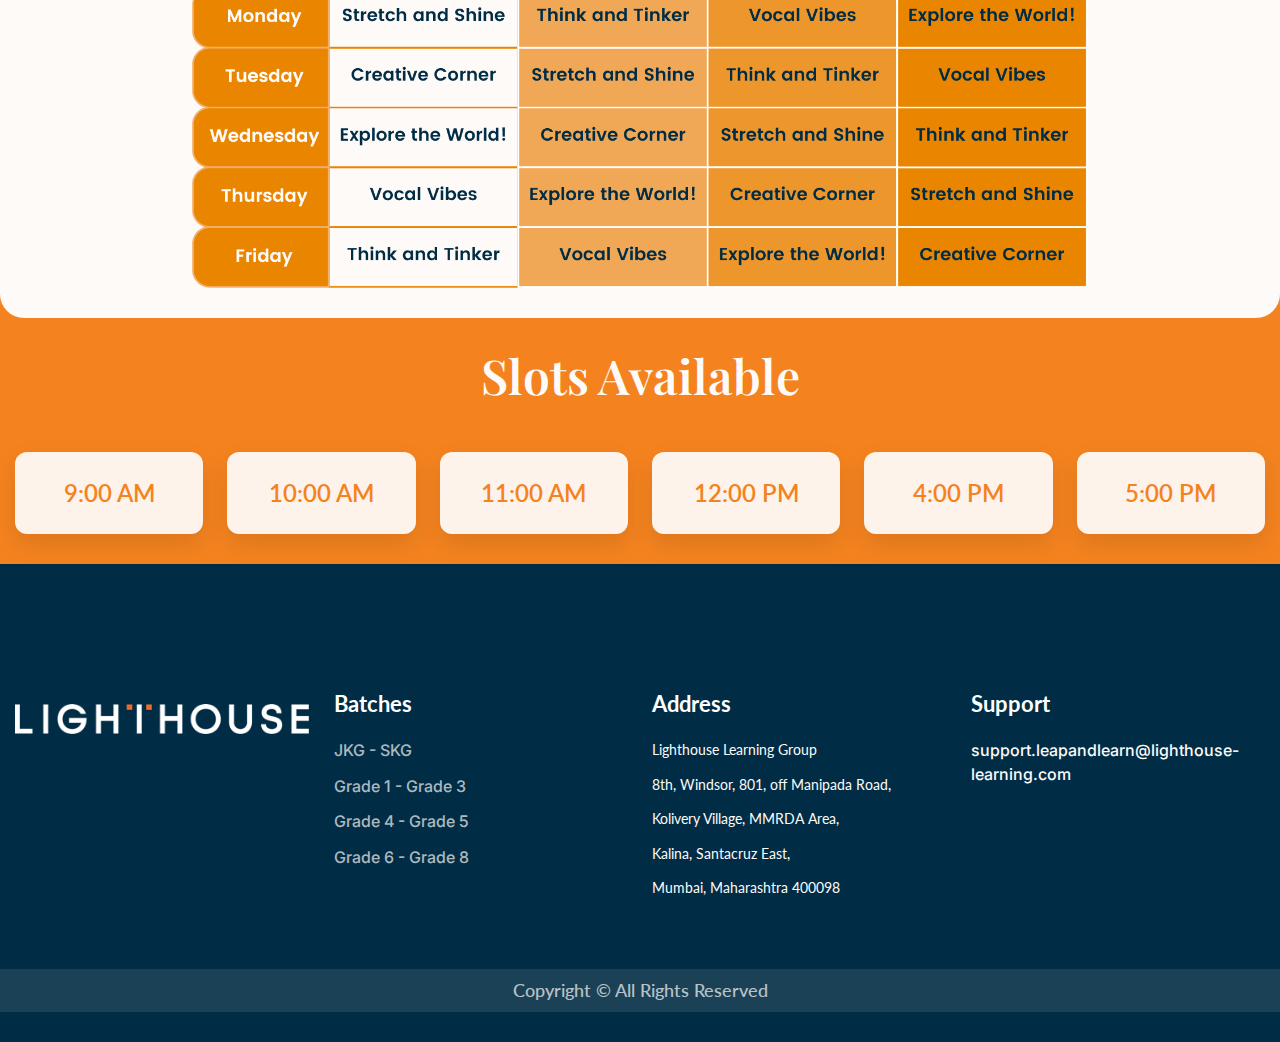
==== commit 1499b0c0: "Update index.html" ====
--- a/index.html
+++ b/index.html
@@ -305,7 +305,7 @@
 
 						</div>
 						<div class="slider-one_color-one"></div>
-						<div class="slider-one_color-two"></div>
+						<!-- <div class="slider-one_color-two"></div> -->
 						<div class="slider-one_color-three"></div>
 						<div class="slider-one_color-four"></div>
 					</div>
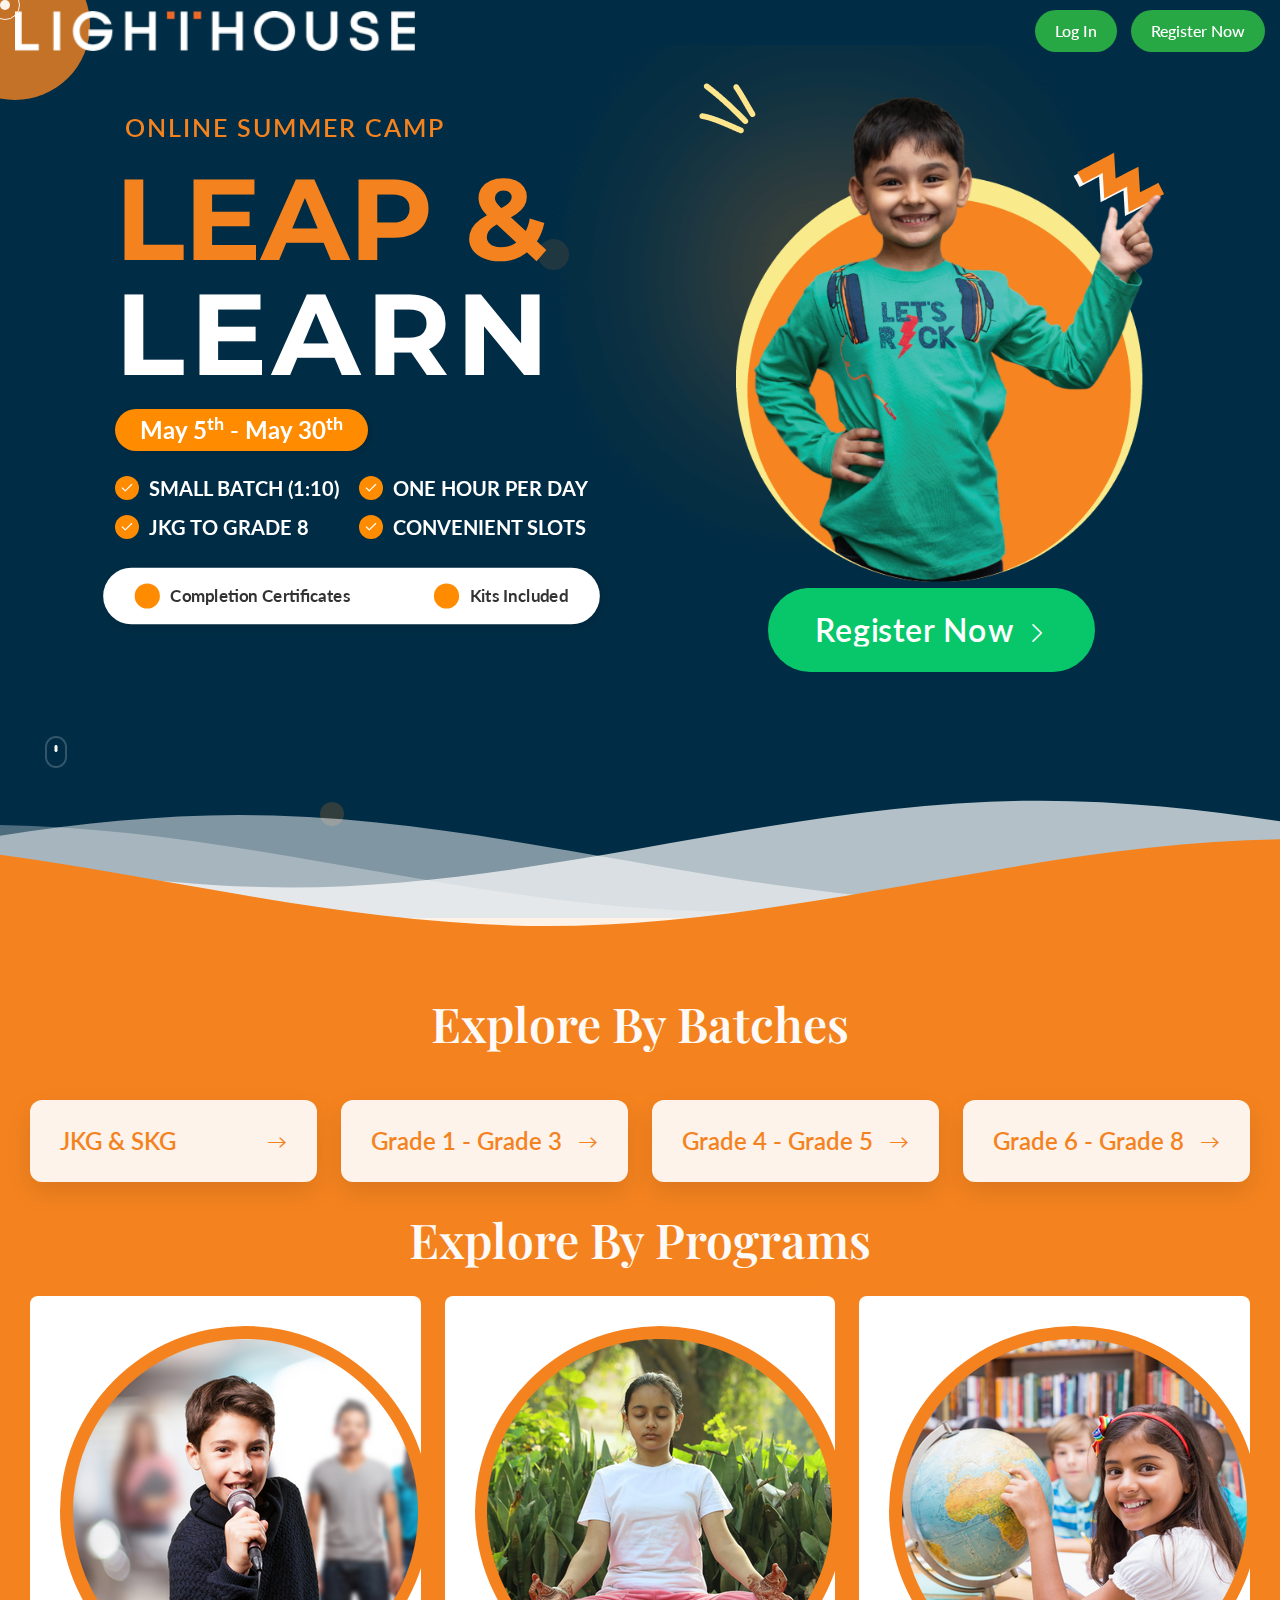
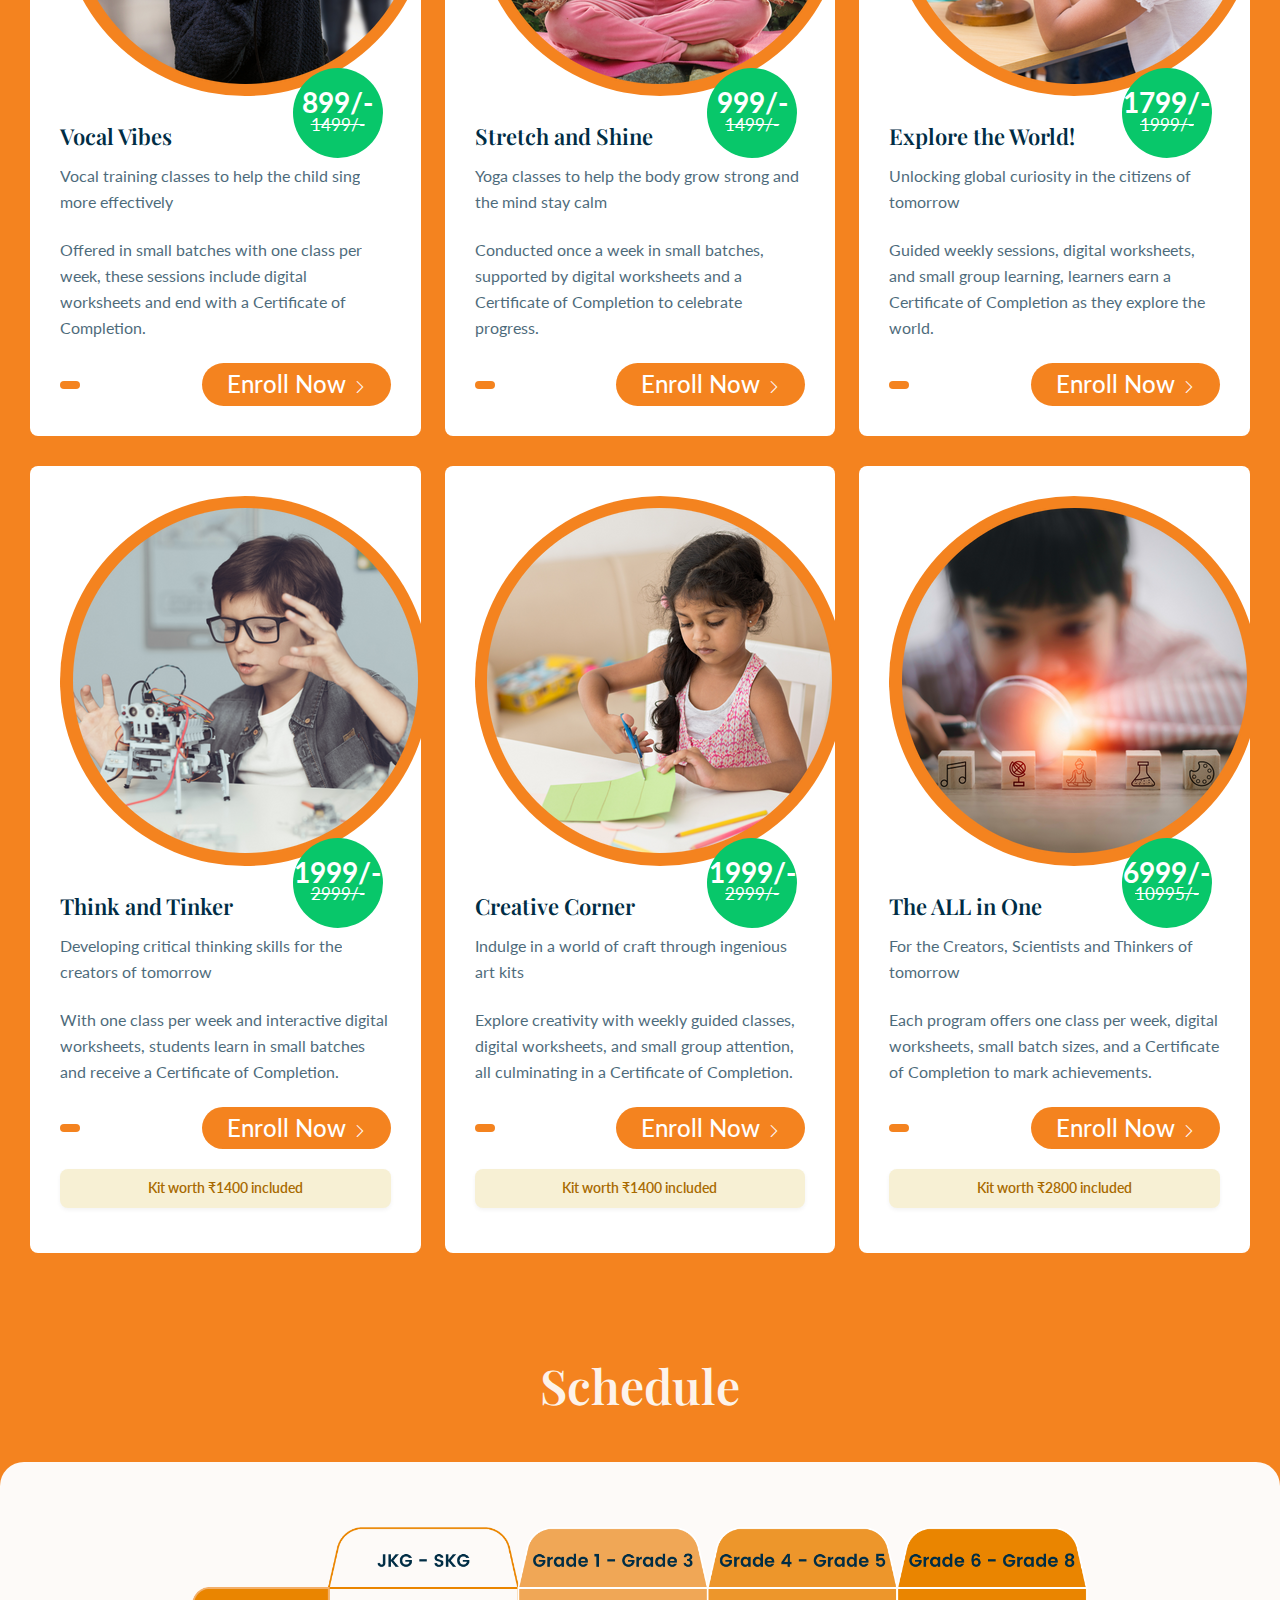
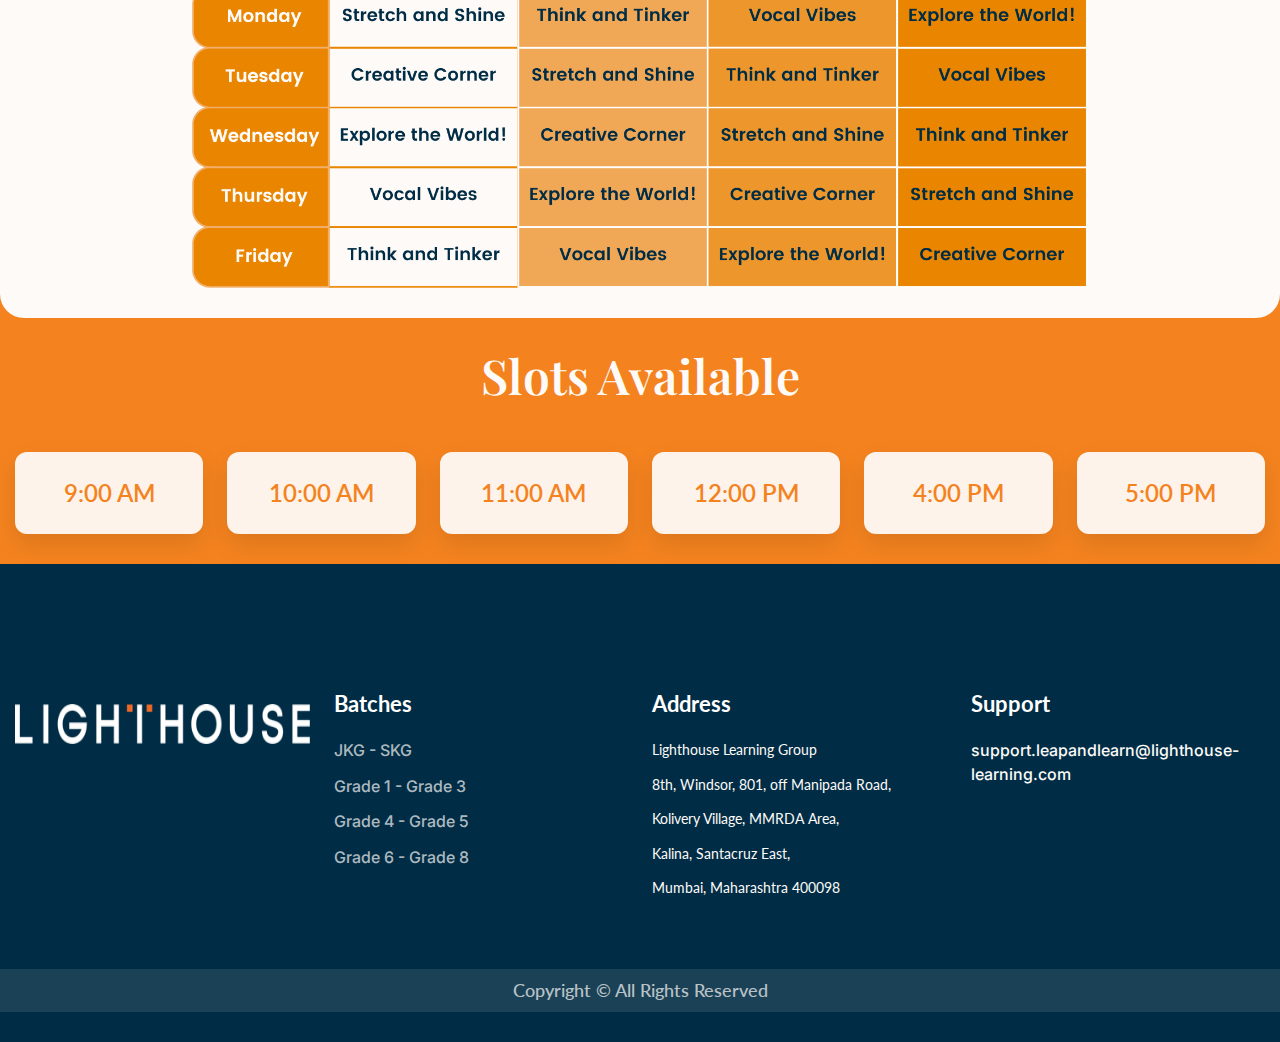
==== commit f36de337: "responsiveness updates" ====
--- a/index.html
+++ b/index.html
@@ -47,56 +47,32 @@
 			<!-- Header Lower -->
 			<div class="header-lower">
 				<div class="auto-container">
-					<div class="inner-container">
-						<div class="d-flex justify-content-between align-items-center flex-wrap">
-
-							<div class="nav-outer d-flex align-items-center flex-wrap">
-								<!-- Logo Box -->
-								<div class="logo-box">
-									<div class="logo"><a href="index.html"><img src="assets/images/logo.png"
-												height="20px" title="kidscamp"></a></div>
-								</div>
-								<!-- Main Menu -->
-								<nav class="main-menu navbar-expand-md">
-									<div class="navbar-header">
-										<!-- Toggle Button -->
-										<button class="navbar-toggler" type="button" data-toggle="collapse"
-											data-target="#navbarSupportedContent" aria-controls="navbarSupportedContent"
-											aria-expanded="false" aria-label="Toggle navigation">
-											<span class="icon-bar"></span>
-											<span class="icon-bar"></span>
-											<span class="icon-bar"></span>
-										</button>
-									</div>
-								</nav>
-							</div>
-
-							<!-- Main Menu End-->
-							<div class="outer-box d-flex align-items-center flex-wrap">
-
-							</div>
-
-						</div>
-					</div>
-				</div>
-			</div>
-			<!--End Header Lower-->
-
-			<!-- Mobile Menu  -->
-			<div class="mobile-menu">
-				<div class="menu-backdrop"></div>
-				<div class="close-btn"><span class="icon flaticon-close"></span></div>
-
-				<nav class="menu-box">
-					<div class="nav-logo"><a href="index.html"><img src="assets/images/mobile-logo.png" alt=""
-								title=""></a></div>
-					<div class="menu-outer">
-						<!--Here Menu Will Come Automatically Via Javascript / Same Menu as in Header-->
-					</div>
-				</nav>
-			</div>
-			<!-- End Mobile Menu -->
-
+				  <div class="inner-container">
+					<div class="nav-wrap">
+			
+					  <!-- Logo -->
+					  <div class="logo-box">
+						<a href="index.html" class="logo">
+						  <img id="logoImg" src="assets/images/logo.png" alt="kidscamp logo" />
+						</a>
+					  </div>
+			
+					  <!-- Mobile Toggle -->
+					  <button class="navbar-toggler" id="mobileToggle">☰</button>
+			
+					  <!-- Nav Content + Buttons -->
+					  <div class="nav-content" id="navContent">
+						<!-- Add menu links here if needed -->
+						<div class="auth-buttons">
+						  <a href="" class="green-btn">Log In</a>
+						  <a href="" class="green-btn">Register Now</a>
+						</div>
+					  </div>
+			
+					</div>
+				  </div>
+				</div>
+			  </div>
 		</header>
 		<!-- End Main Header -->
 
@@ -141,7 +117,7 @@
 										</div>
 
 										<!-- Pointers -->
-										<div style="width: max-content; margin-top: 15px;">
+										<div id="dateblock" style="width: max-content; margin-top: 15px;">
 										<div style="
     display: grid; 
         grid-template-columns: repeat(2, 1fr); 
@@ -747,6 +723,14 @@
 		</svg>
 	</div>
 
+	<script>
+		// Scale down for mobile devices
+		if (window.innerWidth <= 768) {
+		  const dateblock = document.getElementById('dateblock');
+		  dateblock.style.transform = 'scale(0.7)';
+		  dateblock.style.transformOrigin = 'top left'; // Adjust origin if needed
+		}
+	  </script>
 
 	<script>
 		const el = document.getElementById('sliderContent');
@@ -787,6 +771,17 @@
 		  observer.observe(gifImg);
 		});
 	  </script>	  
+	    <script>
+			// Toggle mobile nav
+			document.addEventListener('DOMContentLoaded', function () {
+			  const toggle = document.getElementById('mobileToggle');
+			  const nav = document.getElementById('navContent');
+		
+			  toggle.addEventListener('click', function () {
+				nav.classList.toggle('active');
+			  });
+			});
+		  </script>
 	<script src="assets/js/jquery.js"></script>
 	<script src="assets/js/popper.min.js"></script>
 	<script src="assets/js/bootstrap.min.js"></script>
--- a/assets/css/style.css
+++ b/assets/css/style.css
@@ -28,6 +28,98 @@
 ====================================================================
 
 ***/
+
+.header-lower {
+	background:transparent;
+	padding: 10px 0;
+	position: relative;
+	z-index: 10;
+  }
+  
+  .nav-wrap {
+	display: flex;
+	justify-content: space-between;
+	align-items: center;
+	flex-wrap: wrap;
+  }
+  
+  .logo img {
+	height: 40px;
+	transition: 0.3s ease;
+  }
+  
+  .navbar-toggler {
+	display: none;
+	font-size: 28px;
+	background: none;
+	border: none;
+	cursor: pointer;
+  }
+  
+  /* Navigation content (buttons etc.) */
+  .nav-content {
+	display: flex;
+	align-items: center;
+	gap: 15px;
+  }
+  
+  .auth-buttons a.green-btn {
+	background-color: #28a745;
+	color: white;
+	padding: 10px 20px;
+	font-size: 16px;
+	font-weight: 500;
+	border-radius: 30px;
+	text-decoration: none;
+	transition: all 0.3s ease;
+	margin-left: 10px;
+	display: inline-block;
+  }
+  
+  .auth-buttons a.green-btn:hover {
+	background-color: #218838;
+	box-shadow: 0 4px 12px rgba(0, 0, 0, 0.15);
+  }
+  
+  /* === Responsive Mobile Styling === */
+  @media (max-width: 768px) {
+	.logo img {
+	  height: 28px;
+	}
+  
+	.navbar-toggler {
+	  display: block;
+	}
+  
+	.nav-content {
+	  display: none;
+	  width: 100%;
+	  flex-direction: column;
+	  align-items: flex-start;
+	  gap: 10px;
+	  background: transparent;
+	  padding: 1em;
+	  margin-top: 10px;
+	}
+  
+	.nav-content.active {
+	  display: flex;
+	}
+  
+	.auth-buttons {
+	  width: 100%;
+	  display: flex;
+	  flex-direction: column;
+	  gap: 10px;
+	}
+  
+	.auth-buttons a.green-btn {
+	  width: 100%;
+	  text-align: center;
+	  font-size: 14px;
+	  padding: 8px 0;
+	}
+  }
 
 .slider-one{
 	position:relative;
@@ -1445,6 +1537,24 @@
 	color: black;
   }
 
+  .join-now-button {
+	display: inline-block;
+	padding: 12px 30px;
+	background-color: var(--color-five); /* You can change this color */
+	color: var(--main-color);
+	text-transform: uppercase;
+	font-weight: bold;
+	border: none;
+	border-radius: 50px;
+	text-decoration: none;
+	transition: background-color 0.3s ease;
+}
+
+.join-now-button:hover {
+	background-color: var(--color-six); /* Slightly darker for hover effect */
+	color: var(--color-four); /* Change text color on hover */
+}
+
   .program-block_one-strip {
 	background-color: #f7f0d4; /* Light yellow tone or brand-matching highlight */
 	color: #a86a00; /* Dark amber or brand highlight color */
@@ -2309,6 +2419,24 @@
 .default-form .form-group button{
 	margin-top: 15px;
 }
+
+.green-btn {
+    background-color: #28a745;
+    color: white;
+    padding: 10px 20px;
+    font-size: 16px;
+    font-weight: 500;
+    border: none;
+    border-radius: 30px;
+    text-decoration: none;
+    transition: all 0.3s ease;
+  }
+
+  .green-btn:hover {
+    background-color: #218838;
+    color: #fff;
+    box-shadow: 0 4px 12px rgba(0, 0, 0, 0.15);
+  }
 
 /*** 
 
